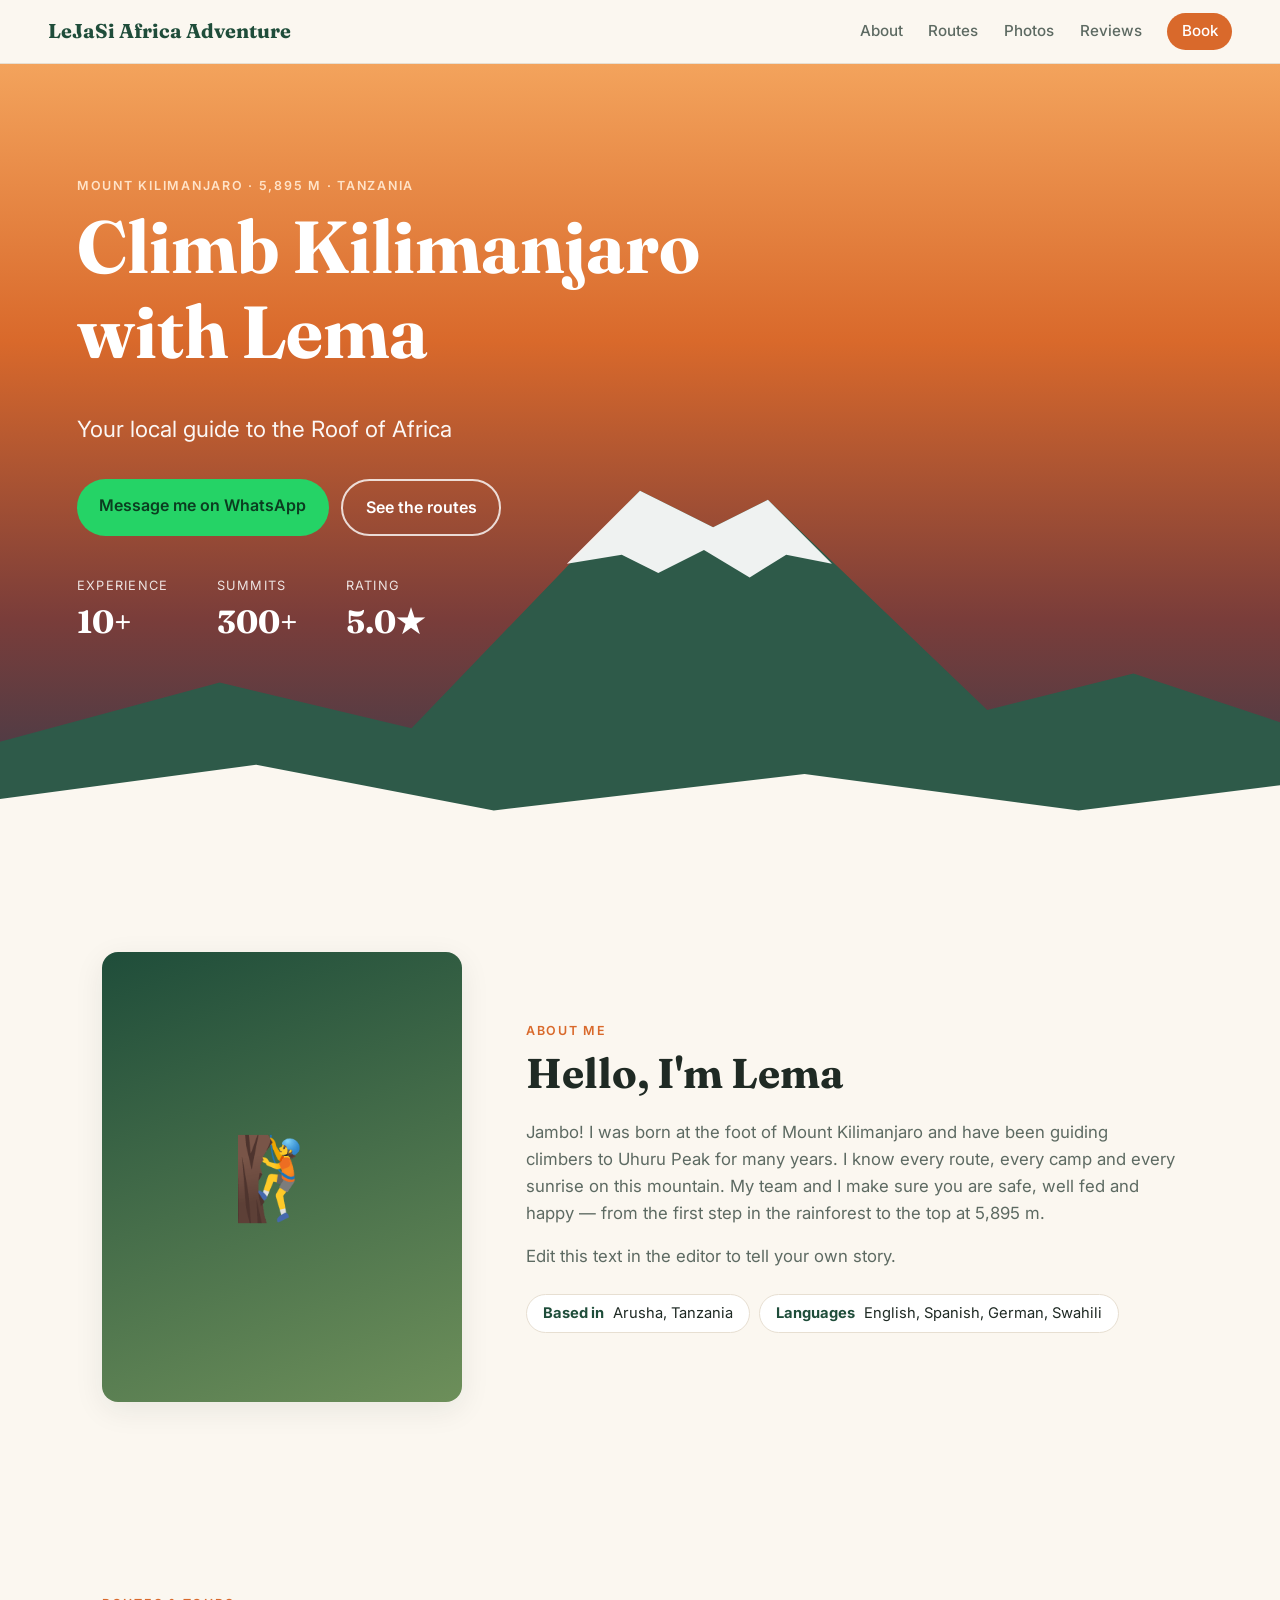
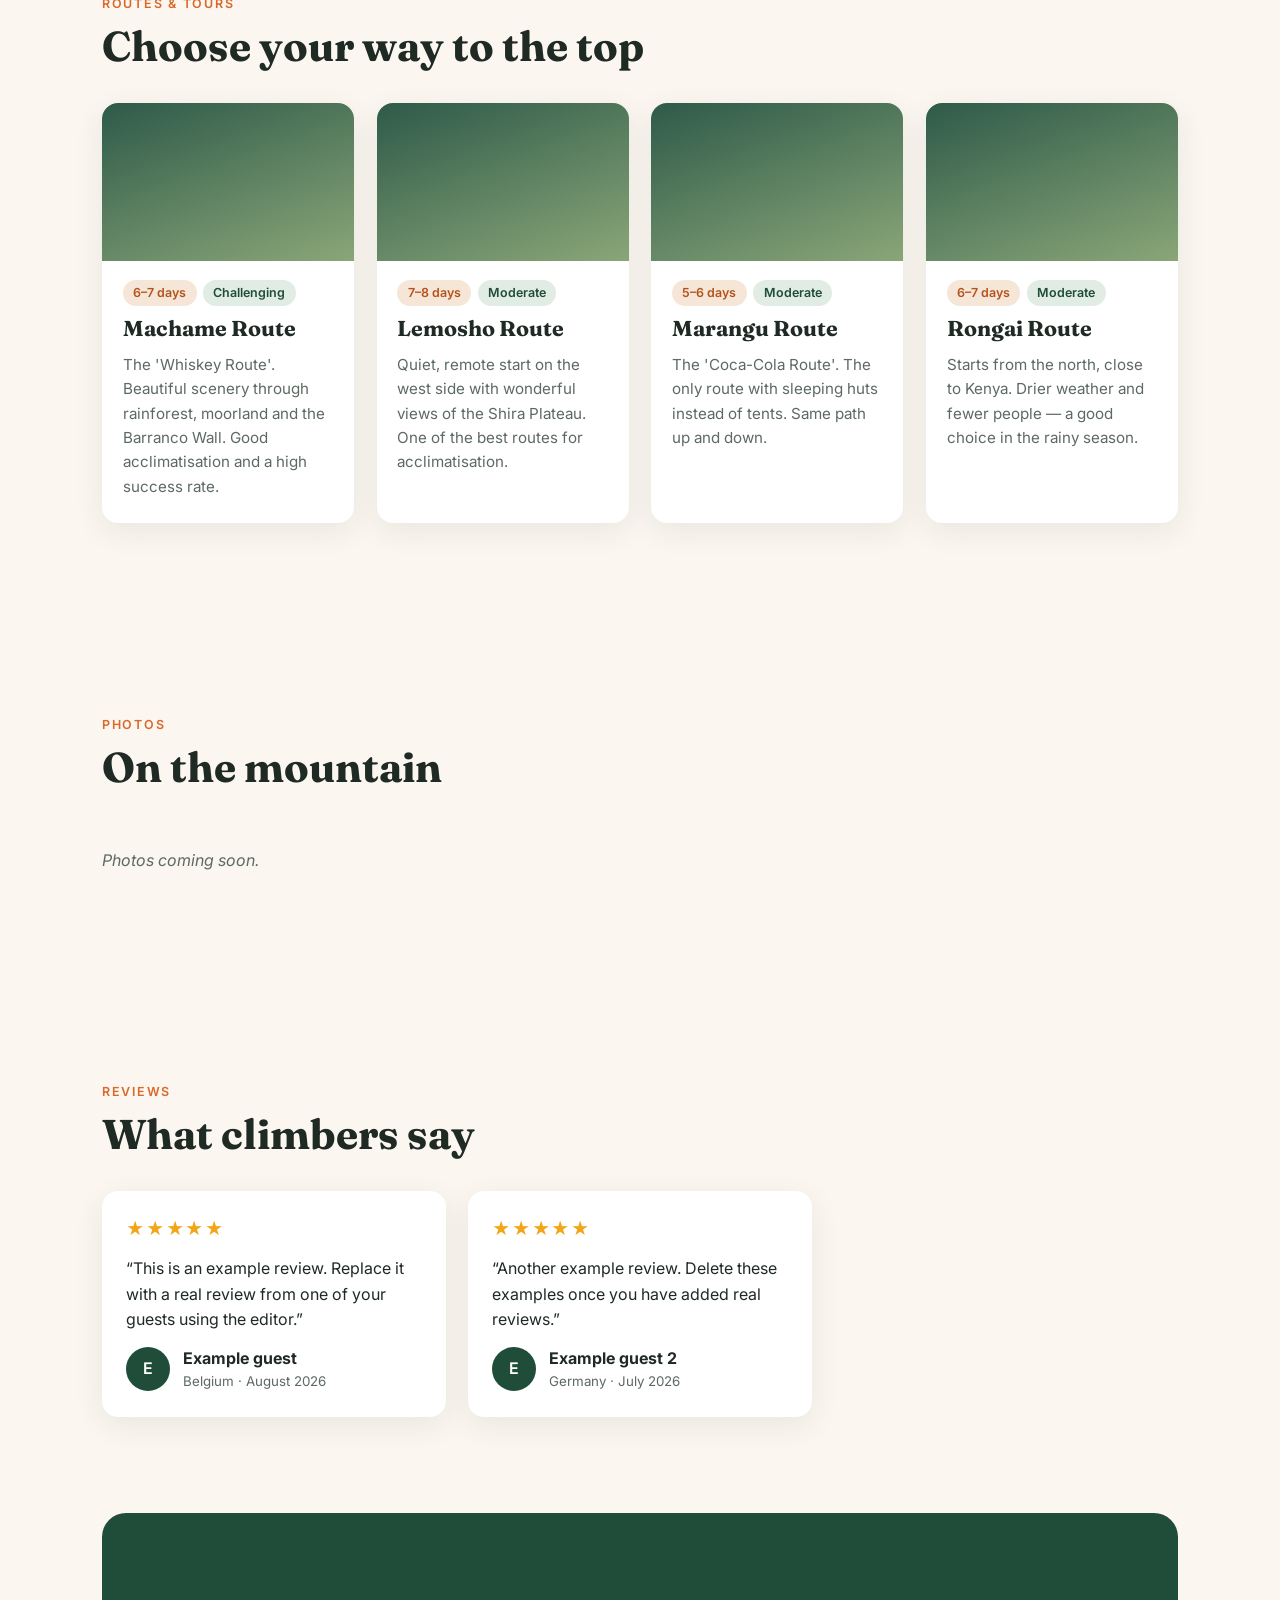
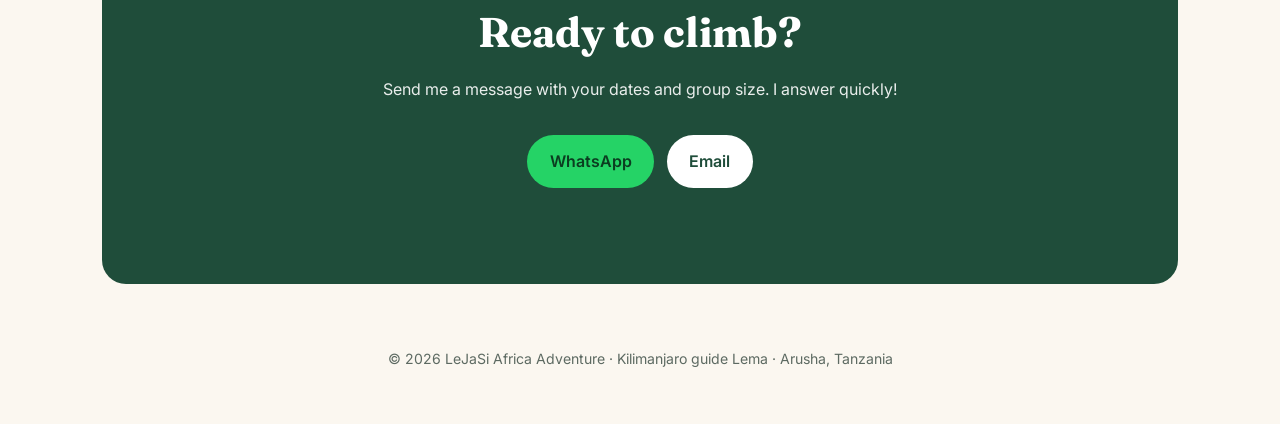
==== index.html @ a82304c3 "Use LeJaSi Africa Adventure as the site name New editable siteName field shown in the header, browse" ====
<!doctype html>
<html lang="en">
<head>
  <meta charset="utf-8">
  <meta name="viewport" content="width=device-width, initial-scale=1">
  <title>Kilimanjaro Guide</title>
  <meta name="description" content="Climb Mount Kilimanjaro with an experienced local guide from Tanzania.">
  <link rel="preconnect" href="https://fonts.googleapis.com">
  <link rel="preconnect" href="https://fonts.gstatic.com" crossorigin>
  <link href="https://fonts.googleapis.com/css2?family=Fraunces:opsz,wght@9..144,600;9..144,700&family=Inter:wght@400;500;600&display=swap" rel="stylesheet">
  <link rel="stylesheet" href="style.css">
</head>
<body>
  <header class="nav">
    <a class="brand" href="#top" data-bind="siteName">Kilimanjaro Guide</a>
    <nav>
      <a href="#about">About</a>
      <a href="#routes">Routes</a>
      <a href="#gallery">Photos</a>
      <a href="#reviews">Reviews</a>
      <a href="#contact" class="nav-cta">Book</a>
    </nav>
  </header>

  <section class="hero" id="top">
    <svg class="hero-mountain" viewBox="0 0 1440 520" preserveAspectRatio="xMidYMax slice" aria-hidden="true">
      <path d="M0 520 L0 400 L260 330 L470 380 L720 120 L800 160 L860 130 L1100 360 L1260 320 L1440 380 L1440 520 Z" fill="var(--mtn-back)"/>
      <path d="M640 200 L720 120 L800 160 L860 130 L930 200 L880 190 L840 215 L790 185 L740 210 L700 190 Z" fill="#fff" opacity=".92"/>
      <path d="M0 520 L0 460 L300 420 L560 470 L900 430 L1200 470 L1440 440 L1440 520 Z" fill="var(--mtn-front)"/>
    </svg>
    <div class="hero-inner">
      <p class="eyebrow">Mount Kilimanjaro · 5,895 m · Tanzania</p>
      <h1>Climb Kilimanjaro with <span data-bind="guideName">your guide</span></h1>
      <p class="tagline" data-bind="tagline"></p>
      <div class="hero-actions">
        <a class="btn btn-primary" data-whatsapp href="#contact">Message me on WhatsApp</a>
        <a class="btn btn-ghost" href="#routes">See the routes</a>
      </div>
      <dl class="stats">
        <div><dt>Experience</dt><dd data-bind="yearsExperience"></dd></div>
        <div><dt>Summits</dt><dd data-bind="summits"></dd></div>
        <div><dt>Rating</dt><dd id="avg-rating">–</dd></div>
      </dl>
    </div>
  </section>

  <main>
    <section id="about" class="section about">
      <div class="about-photo" id="profile-photo"><span>🧗</span></div>
      <div>
        <p class="eyebrow">About me</p>
        <h2>Hello, I'm <span data-bind="guideName"></span></h2>
        <div class="about-text" id="about-text"></div>
        <ul class="facts">
          <li><strong>Based in</strong> <span data-bind="location"></span></li>
          <li><strong>Languages</strong> <span data-bind="languages"></span></li>
        </ul>
      </div>
    </section>

    <section id="routes" class="section">
      <p class="eyebrow">Routes & tours</p>
      <h2>Choose your way to the top</h2>
      <div class="cards" id="routes-list"></div>
    </section>

    <section id="gallery" class="section">
      <p class="eyebrow">Photos</p>
      <h2>On the mountain</h2>
      <div class="gallery" id="gallery-list"></div>
    </section>

    <section id="reviews" class="section">
      <p class="eyebrow">Reviews</p>
      <h2>What climbers say</h2>
      <div class="reviews" id="reviews-list"></div>
    </section>

    <section id="contact" class="section contact">
      <h2>Ready to climb?</h2>
      <p>Send me a message with your dates and group size. I answer quickly!</p>
      <div class="hero-actions">
        <a class="btn btn-primary" data-whatsapp href="#">WhatsApp</a>
        <a class="btn btn-light" id="email-link" href="#">Email</a>
      </div>
    </section>
  </main>

  <footer class="footer">
    <p>© <span id="year"></span> <span data-bind="siteName"></span> · Kilimanjaro guide <span data-bind="guideName"></span> · <span data-bind="location"></span></p>
  </footer>

  <div class="lightbox" id="lightbox" hidden>
    <button class="lightbox-close" aria-label="Close">×</button>
    <img alt="">
    <p></p>
  </div>

  <script src="script.js"></script>
</body>
</html>
---- style.css ----
:root {
  --bg: #fbf7f0;
  --surface: #ffffff;
  --ink: #1f2a24;
  --muted: #5d6a62;
  --accent: #d9692b;      /* sunrise orange */
  --accent-dark: #b4531c;
  --green: #1f4d3a;       /* rainforest */
  --line: #e7dfd2;
  --mtn-back: #2e5a49;
  --mtn-front: #fbf7f0;
  --radius: 16px;
  --shadow: 0 8px 30px rgba(31, 42, 36, .08);
}

* { box-sizing: border-box; }
html { scroll-behavior: smooth; }
body {
  margin: 0;
  font-family: Inter, system-ui, sans-serif;
  color: var(--ink);
  background: var(--bg);
  line-height: 1.6;
}
img { max-width: 100%; display: block; }
h1, h2, h3 { font-family: Fraunces, Georgia, serif; line-height: 1.15; margin: 0 0 .5em; }
h2 { font-size: clamp(1.8rem, 4vw, 2.6rem); }
a { color: inherit; }

/* Nav */
.nav {
  position: sticky; top: 0; z-index: 10;
  display: flex; align-items: center; justify-content: space-between; gap: 1rem;
  padding: .8rem clamp(16px, 4vw, 48px);
  background: rgba(251, 247, 240, .92);
  backdrop-filter: blur(8px);
  border-bottom: 1px solid var(--line);
}
.brand { font-family: Fraunces, serif; font-weight: 700; font-size: 1.25rem; text-decoration: none; color: var(--green); }
.nav nav { display: flex; gap: clamp(.6rem, 2vw, 1.6rem); align-items: center; }
.nav nav a { text-decoration: none; font-weight: 500; font-size: .95rem; color: var(--muted); }
.nav nav a:hover { color: var(--ink); }
.nav .nav-cta { background: var(--accent); color: #fff !important; padding: .4rem .9rem; border-radius: 999px; }
@media (max-width: 640px) { .nav nav a:not(.nav-cta) { display: none; } }

/* Hero */
.hero {
  position: relative;
  min-height: 88vh;
  display: flex; align-items: center;
  padding: 4rem clamp(16px, 6vw, 96px) 10rem;
  color: #fff;
  background: linear-gradient(180deg, #f3a35c 0%, #d9692b 35%, #7a3d3a 70%, #2e3b4e 100%);
  background-size: cover; background-position: center;
  overflow: hidden;
}
.hero.has-photo { background-image: linear-gradient(180deg, rgba(0,0,0,.25), rgba(0,0,0,.55)), var(--hero-img); }
.hero.has-photo .hero-mountain path:not(:last-child) { display: none; }
.hero-mountain { position: absolute; inset: auto 0 0 0; width: 100%; height: 60%; }
.hero-inner { position: relative; max-width: 760px; }
.hero h1 { font-size: clamp(2.4rem, 7vw, 4.6rem); }
.tagline { font-size: clamp(1.1rem, 2.4vw, 1.4rem); opacity: .95; margin: 0 0 2rem; }
.eyebrow { text-transform: uppercase; letter-spacing: .14em; font-size: .78rem; font-weight: 600; color: var(--accent); margin: 0 0 .6rem; }
.hero .eyebrow { color: #ffe3c8; }

.hero-actions { display: flex; flex-wrap: wrap; gap: .8rem; }
.btn { display: inline-block; padding: .85rem 1.4rem; border-radius: 999px; font-weight: 600; text-decoration: none; transition: transform .15s, background .15s; }
.btn:hover { transform: translateY(-2px); }
.btn-primary { background: #25d366; color: #0b3d20; }
.btn-ghost { border: 2px solid rgba(255,255,255,.8); color: #fff; }
.btn-light { background: #fff; color: var(--green); }

.stats { display: flex; gap: clamp(1.2rem, 5vw, 3rem); margin: 2.5rem 0 0; }
.stats dt { font-size: .8rem; text-transform: uppercase; letter-spacing: .1em; opacity: .85; }
.stats dd { margin: 0; font-family: Fraunces, serif; font-size: 2rem; font-weight: 700; }

/* Sections */
.section { max-width: 1140px; margin: 0 auto; padding: clamp(3.5rem, 8vw, 6rem) clamp(16px, 4vw, 32px); }

.about { display: grid; grid-template-columns: minmax(220px, 360px) 1fr; gap: clamp(2rem, 5vw, 4rem); align-items: center; }
@media (max-width: 760px) { .about { grid-template-columns: 1fr; } }
.about-photo {
  aspect-ratio: 4 / 5; border-radius: var(--radius); overflow: hidden;
  background: linear-gradient(160deg, var(--green), #6d8f5a);
  display: grid; place-items: center; font-size: 5rem; box-shadow: var(--shadow);
}
.about-photo img { width: 100%; height: 100%; object-fit: cover; }
.about-text p { margin: 0 0 1em; color: var(--muted); font-size: 1.05rem; }
.facts { list-style: none; padding: 0; margin: 1.5rem 0 0; display: flex; flex-wrap: wrap; gap: .6rem; }
.facts li { background: var(--surface); border: 1px solid var(--line); border-radius: 999px; padding: .4rem 1rem; font-size: .92rem; }
.facts strong { color: var(--green); margin-right: .3rem; }

/* Route cards */
.cards { display: grid; grid-template-columns: repeat(auto-fill, minmax(250px, 1fr)); gap: 1.4rem; margin-top: 2rem; }
.card { background: var(--surface); border-radius: var(--radius); overflow: hidden; box-shadow: var(--shadow); display: flex; flex-direction: column; }
.card-img { aspect-ratio: 16 / 10; background: linear-gradient(160deg, #2e5a49, #8aa678); }
.card-img img { width: 100%; height: 100%; object-fit: cover; }
.card-body { padding: 1.2rem 1.3rem 1.5rem; }
.card h3 { font-size: 1.35rem; }
.card p { color: var(--muted); margin: 0; font-size: .95rem; }
.tags { display: flex; gap: .4rem; margin-bottom: .7rem; flex-wrap: wrap; }
.tag { font-size: .78rem; font-weight: 600; padding: .2rem .65rem; border-radius: 999px; background: #f6e6d8; color: var(--accent-dark); }
.tag.alt { background: #e1ece4; color: var(--green); }

/* Gallery */
.gallery { columns: 3 260px; column-gap: 1rem; margin-top: 2rem; }
.gallery figure { margin: 0 0 1rem; break-inside: avoid; border-radius: 12px; overflow: hidden; cursor: zoom-in; position: relative; background: var(--line); }
.gallery img { width: 100%; transition: transform .3s; }
.gallery figure:hover img { transform: scale(1.03); }
.gallery figcaption { position: absolute; inset: auto 0 0 0; padding: 1.5rem .8rem .6rem; color: #fff; font-size: .88rem; background: linear-gradient(transparent, rgba(0,0,0,.6)); }

/* Reviews */
.reviews { display: grid; grid-template-columns: repeat(auto-fill, minmax(300px, 1fr)); gap: 1.4rem; margin-top: 2rem; }
.review { background: var(--surface); border-radius: var(--radius); padding: 1.5rem; box-shadow: var(--shadow); display: flex; flex-direction: column; gap: .8rem; }
.stars { color: #f2a516; letter-spacing: .1em; font-size: 1.1rem; }
.review blockquote { margin: 0; color: var(--ink); flex: 1; }
.reviewer { display: flex; align-items: center; gap: .8rem; }
.avatar { width: 44px; height: 44px; border-radius: 50%; object-fit: cover; background: var(--green); color: #fff; display: grid; place-items: center; font-weight: 600; flex-shrink: 0; }
.reviewer small { display: block; color: var(--muted); }

.empty { color: var(--muted); font-style: italic; margin-top: 1.5rem; column-span: all; }

/* Contact */
.contact { text-align: center; background: var(--green); color: #fff; border-radius: 24px; margin: 0 auto 4rem; max-width: 1076px; }
.contact p { opacity: .9; margin: 0 0 2rem; }
.contact .hero-actions { justify-content: center; }
@media (max-width: 1140px) { .contact { margin: 0 16px 4rem; } }

.footer { text-align: center; color: var(--muted); font-size: .88rem; padding: 0 16px 2.5rem; }

/* Lightbox */
.lightbox { position: fixed; inset: 0; z-index: 50; background: rgba(10, 14, 12, .92); display: flex; flex-direction: column; align-items: center; justify-content: center; padding: 1rem; color: #fff; }
.lightbox[hidden] { display: none; }
.lightbox img { max-height: 82vh; border-radius: 8px; }
.lightbox-close { position: absolute; top: 1rem; right: 1.2rem; background: none; border: 0; color: #fff; font-size: 2.4rem; cursor: pointer; }

/* Photo header version (/foto/) */
.hero-photo.has-photo {
  background-image: linear-gradient(180deg, rgba(10,20,30,.55) 0%, rgba(10,20,30,.15) 45%, rgba(10,20,30,.35) 100%), var(--hero-img);
  background-position: center 65%;
}
.footer .credit { font-size: .78rem; opacity: .8; }
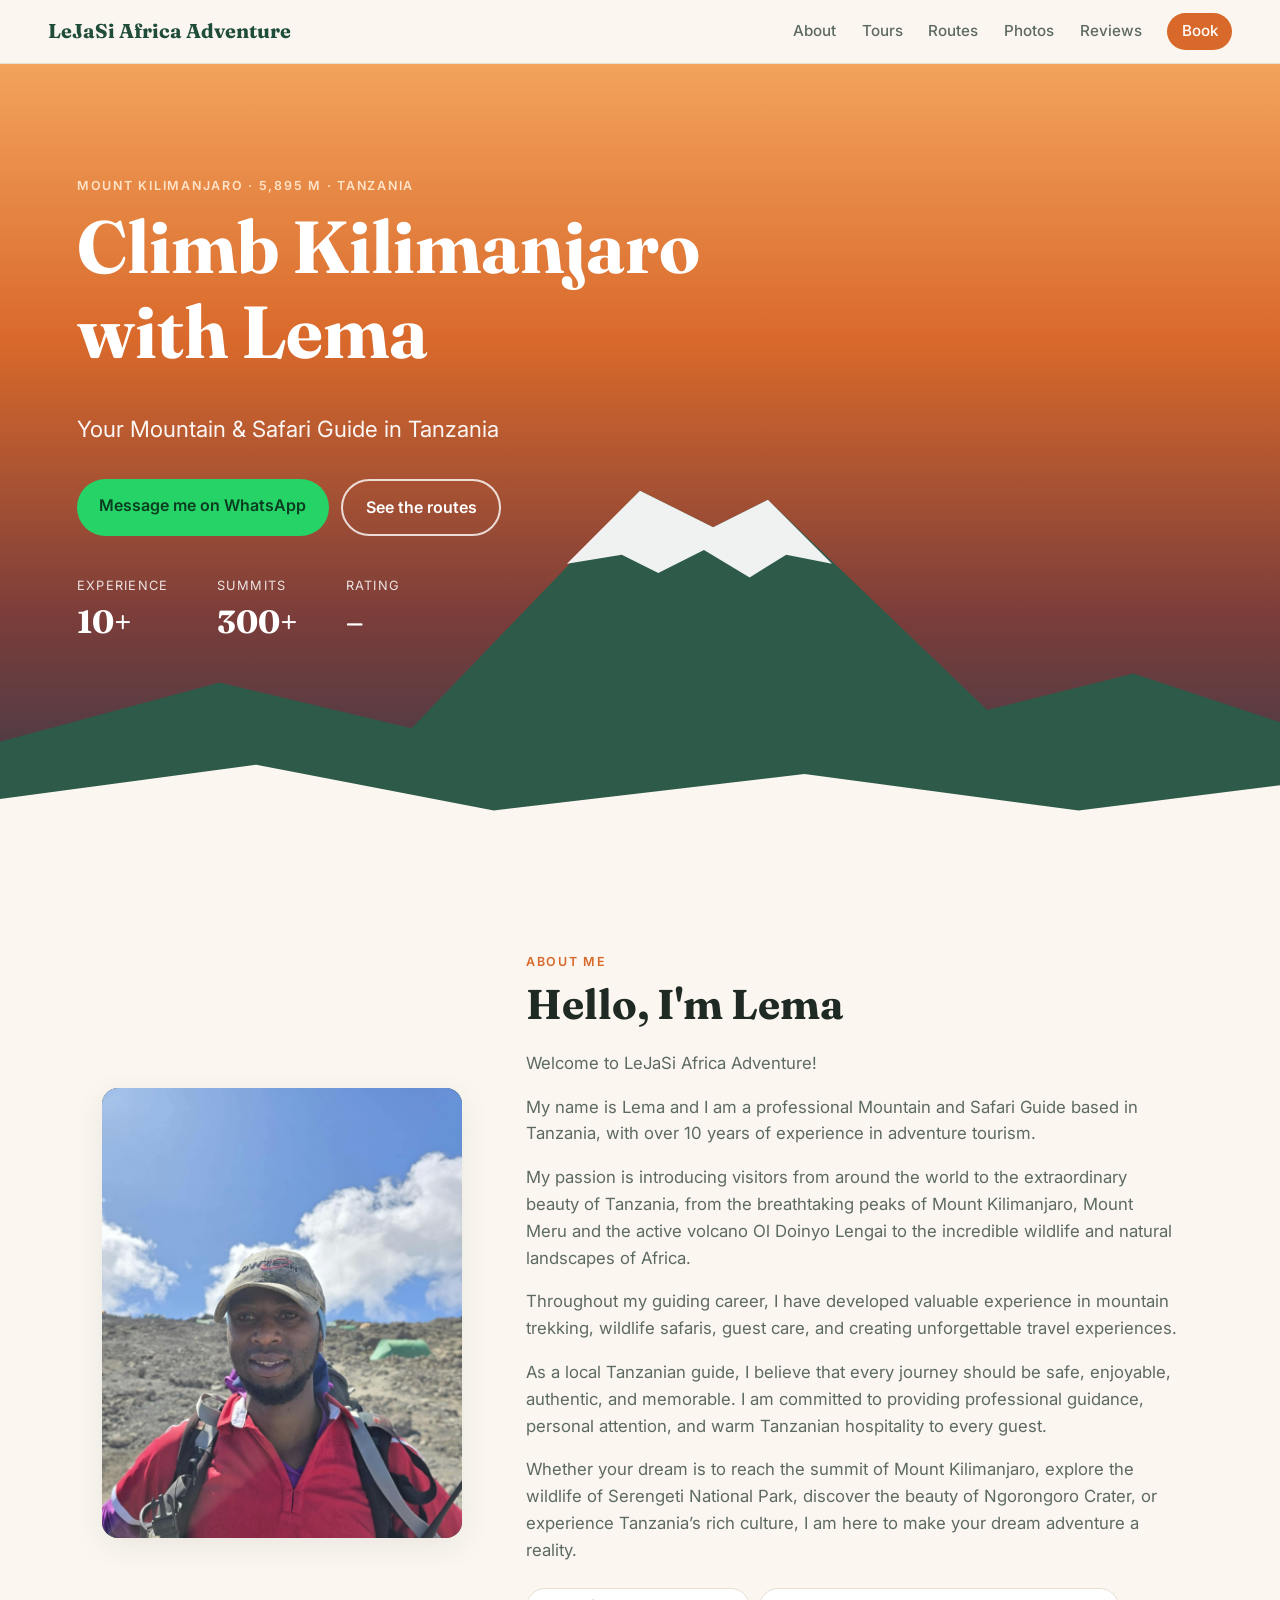
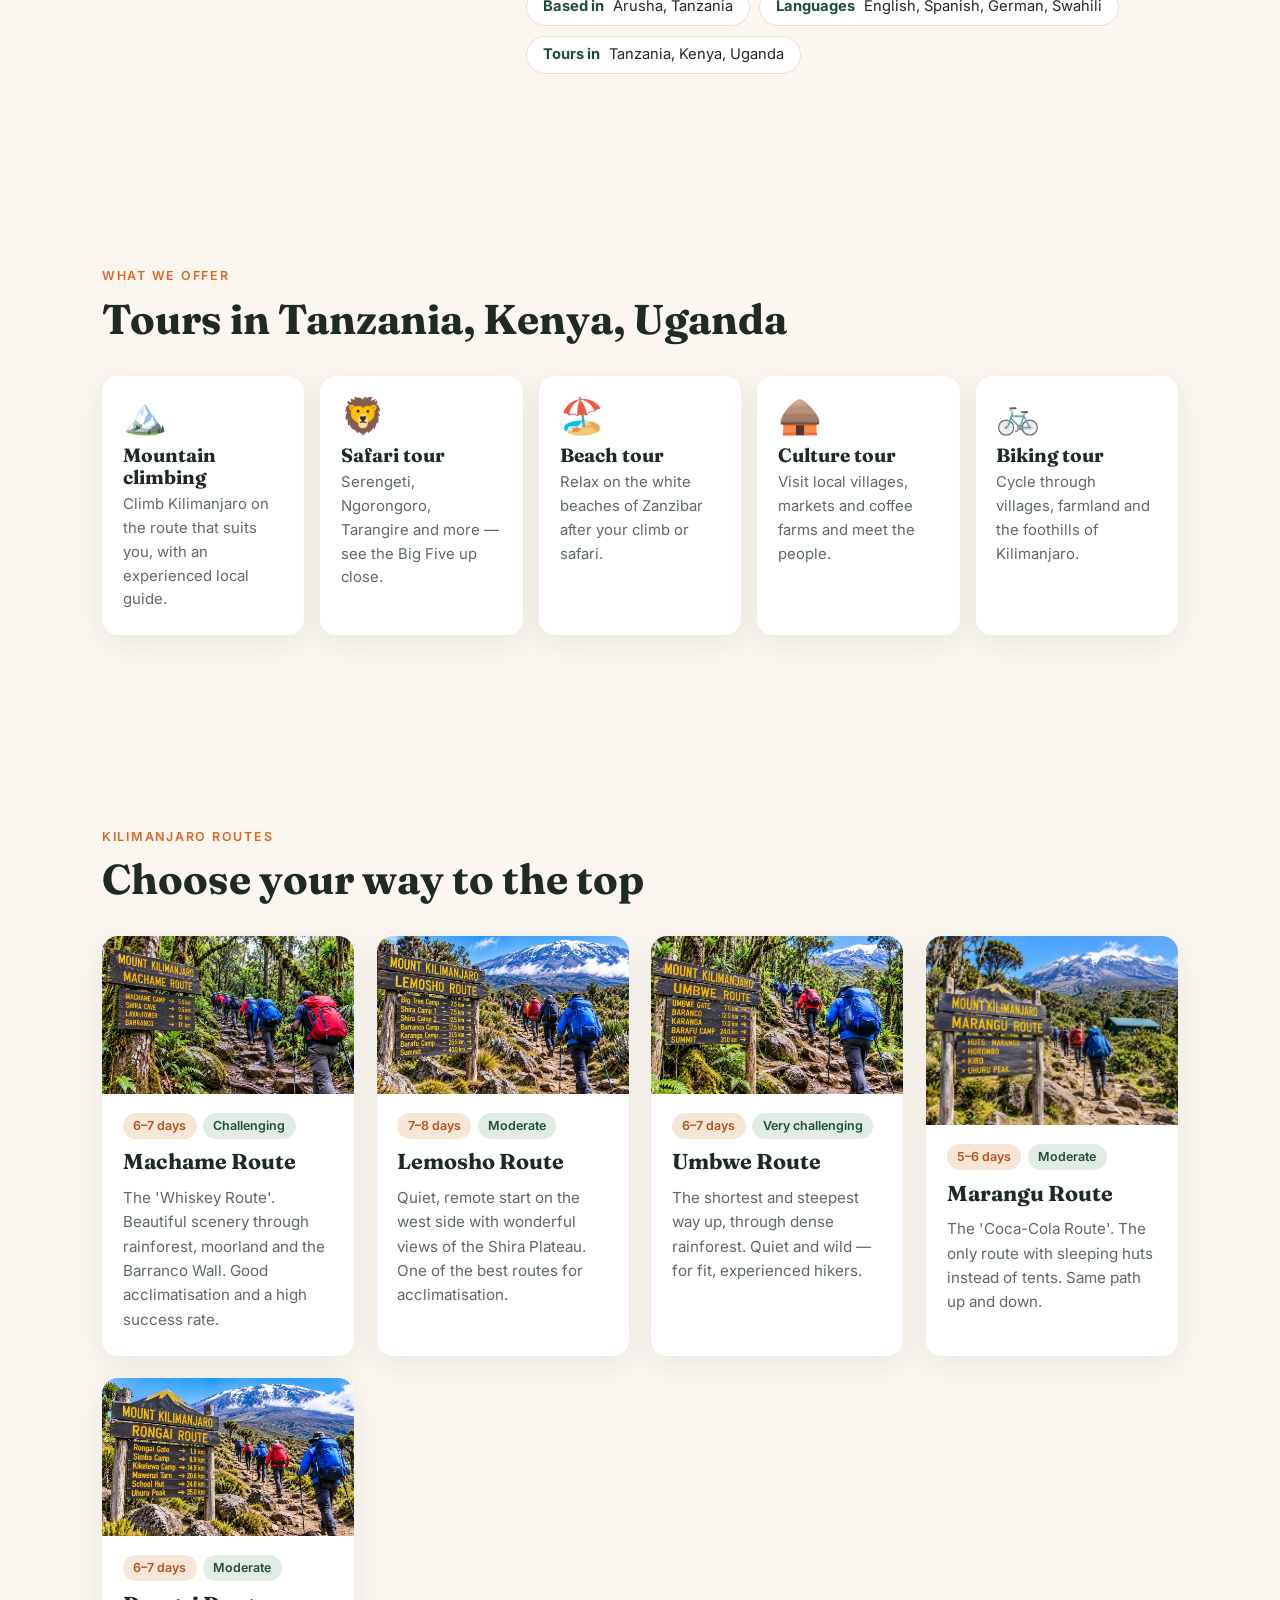
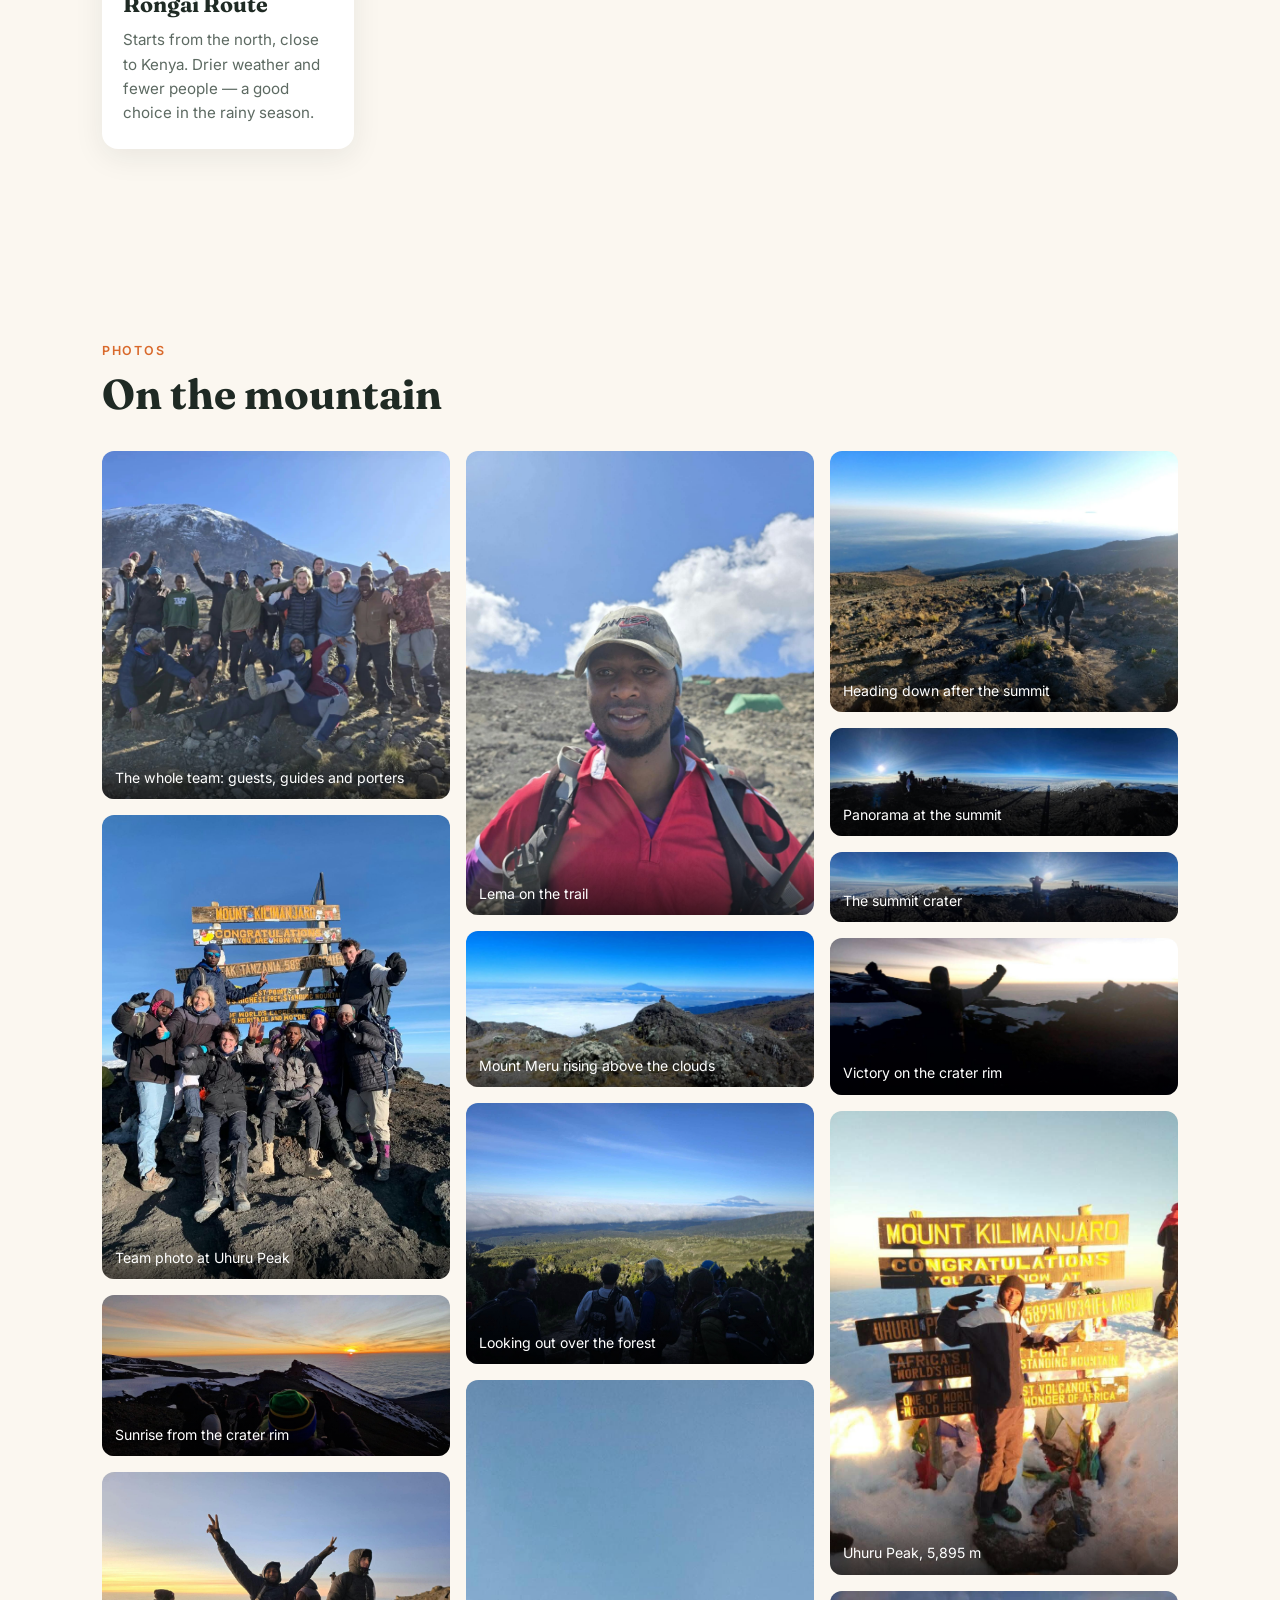
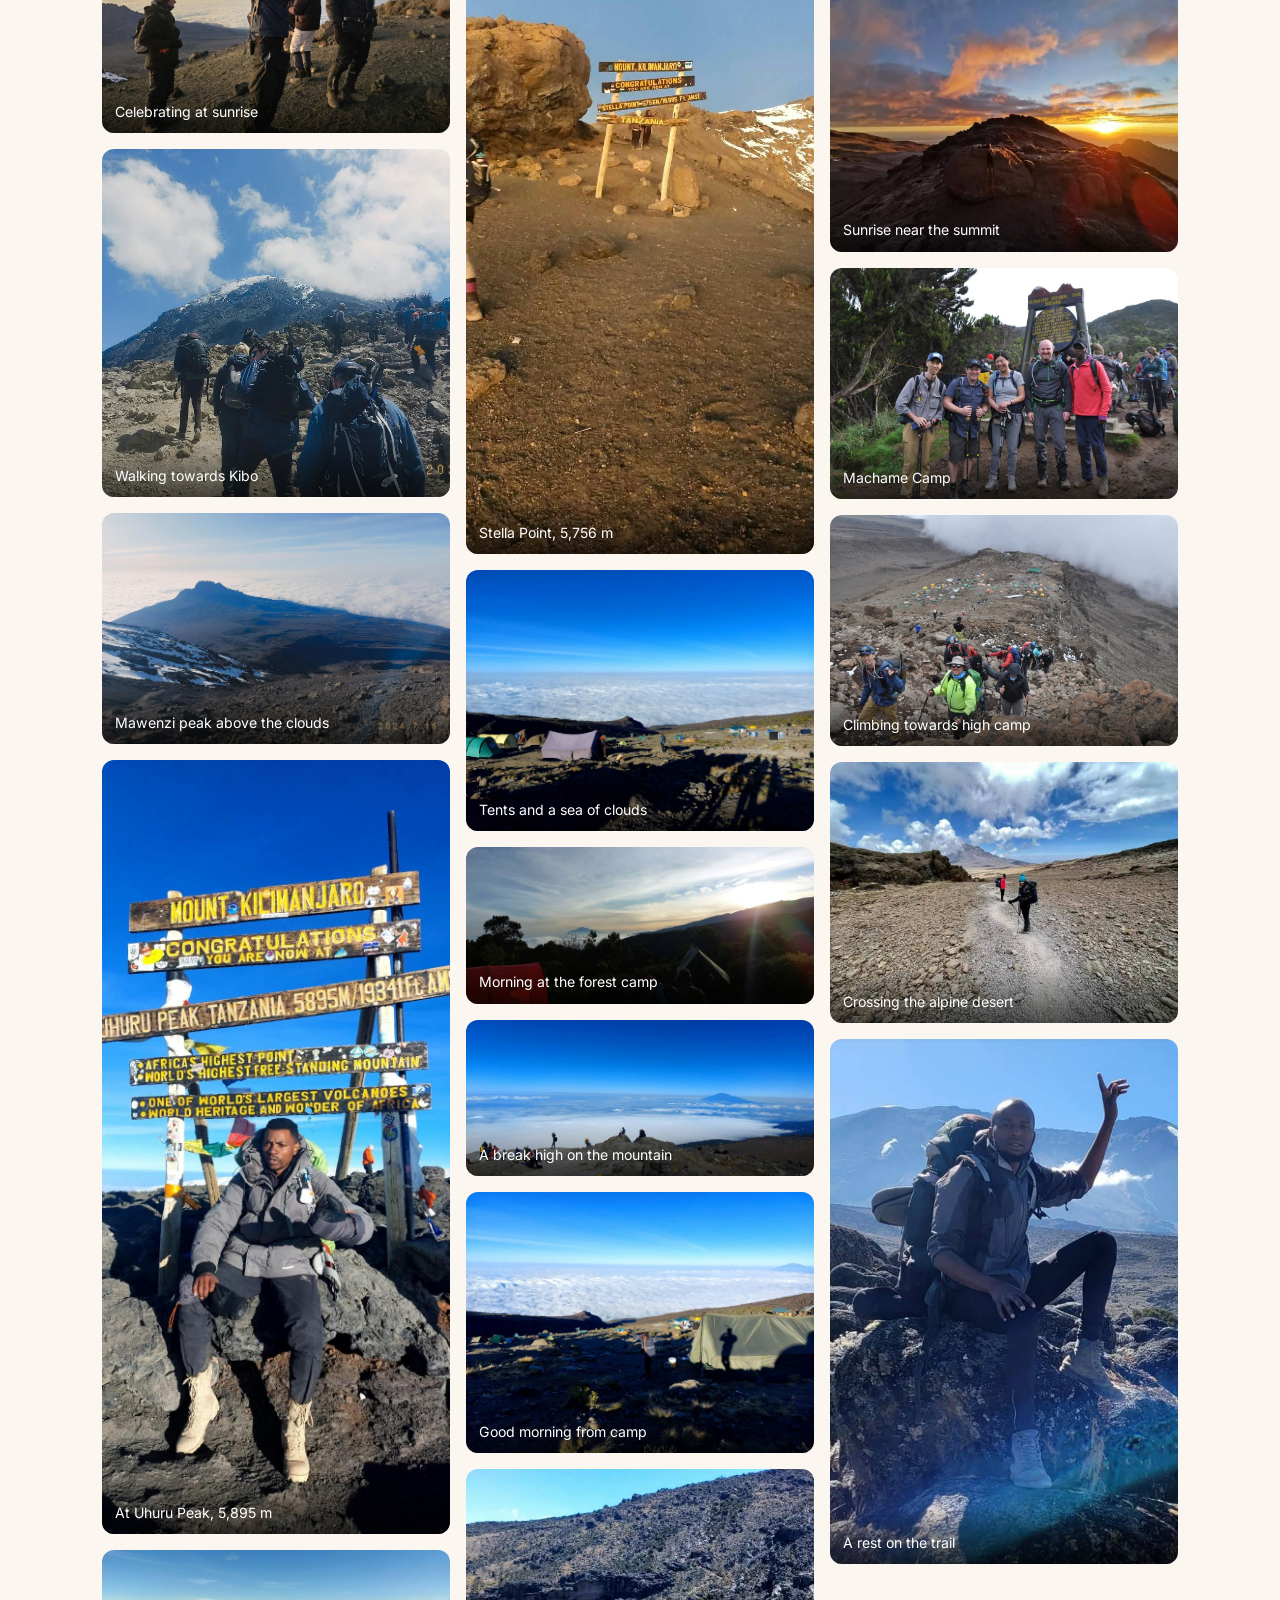
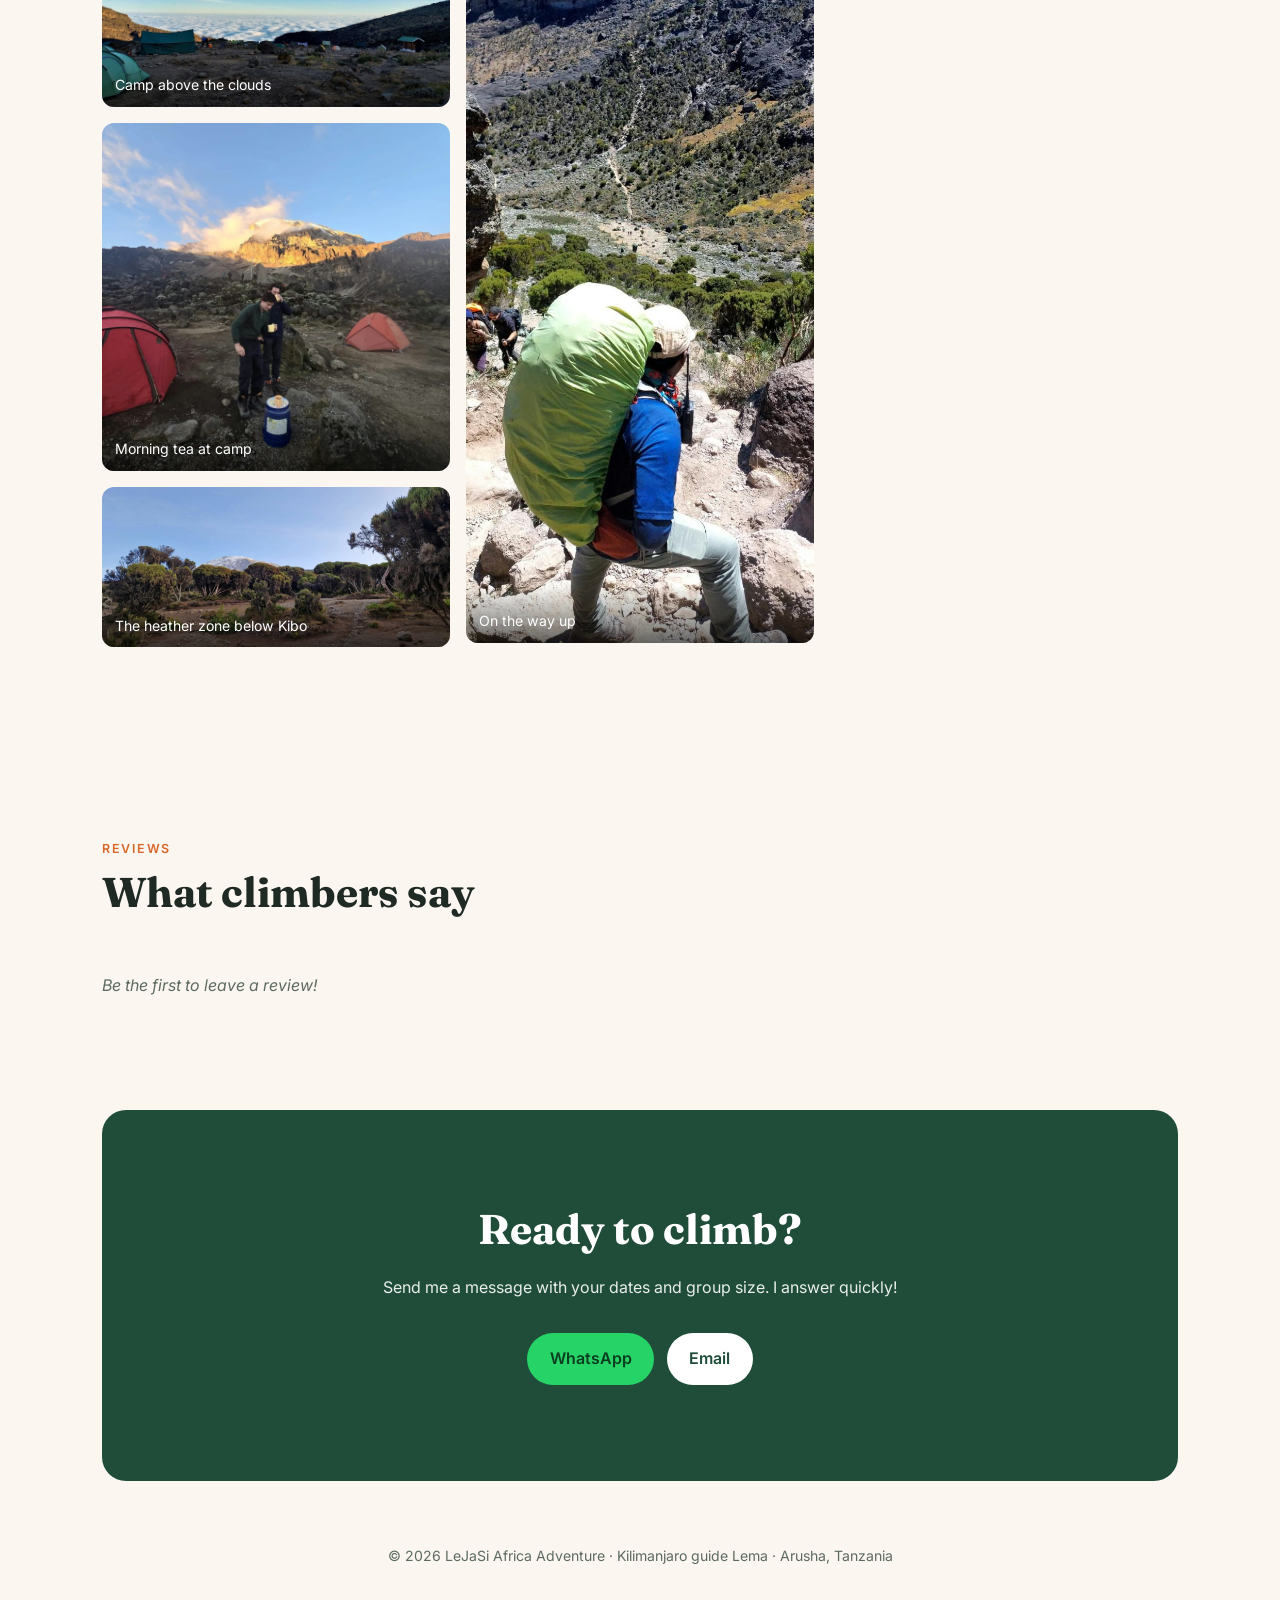
==== commit 318d97fb: "Add route photos, Umbwe route, tours section and real email Lema's route photos for Machame, Lemosho" ====
--- a/index.html
+++ b/index.html
@@ -15,6 +15,7 @@
     <a class="brand" href="#top" data-bind="siteName">Kilimanjaro Guide</a>
     <nav>
       <a href="#about">About</a>
+      <a href="#tours">Tours</a>
       <a href="#routes">Routes</a>
       <a href="#gallery">Photos</a>
       <a href="#reviews">Reviews</a>
@@ -54,12 +55,19 @@
         <ul class="facts">
           <li><strong>Based in</strong> <span data-bind="location"></span></li>
           <li><strong>Languages</strong> <span data-bind="languages"></span></li>
+          <li><strong>Tours in</strong> <span data-bind="countries"></span></li>
         </ul>
       </div>
     </section>
 
+    <section id="tours" class="section">
+      <p class="eyebrow">What we offer</p>
+      <h2>Tours in <span data-bind="countries">East Africa</span></h2>
+      <div class="services" id="services-list"></div>
+    </section>
+
     <section id="routes" class="section">
-      <p class="eyebrow">Routes & tours</p>
+      <p class="eyebrow">Kilimanjaro routes</p>
       <h2>Choose your way to the top</h2>
       <div class="cards" id="routes-list"></div>
     </section>
--- a/style.css
+++ b/style.css
@@ -84,7 +84,7 @@
   background: linear-gradient(160deg, var(--green), #6d8f5a);
   display: grid; place-items: center; font-size: 5rem; box-shadow: var(--shadow);
 }
-.about-photo img { width: 100%; height: 100%; object-fit: cover; }
+.about-photo img { width: 100%; height: 100%; object-fit: cover; object-position: center 65%; }
 .about-text p { margin: 0 0 1em; color: var(--muted); font-size: 1.05rem; }
 .facts { list-style: none; padding: 0; margin: 1.5rem 0 0; display: flex; flex-wrap: wrap; gap: .6rem; }
 .facts li { background: var(--surface); border: 1px solid var(--line); border-radius: 999px; padding: .4rem 1rem; font-size: .92rem; }
@@ -140,3 +140,10 @@
   background-position: center 65%;
 }
 .footer .credit { font-size: .78rem; opacity: .8; }
+
+/* Tours / services */
+.services { display: grid; grid-template-columns: repeat(auto-fill, minmax(200px, 1fr)); gap: 1rem; margin-top: 2rem; }
+.service { background: var(--surface); border-radius: var(--radius); padding: 1.4rem 1.3rem; box-shadow: var(--shadow); }
+.service-icon { font-size: 2.2rem; line-height: 1; margin-bottom: .7rem; }
+.service h3 { font-size: 1.2rem; margin-bottom: .3rem; }
+.service p { color: var(--muted); margin: 0; font-size: .93rem; }
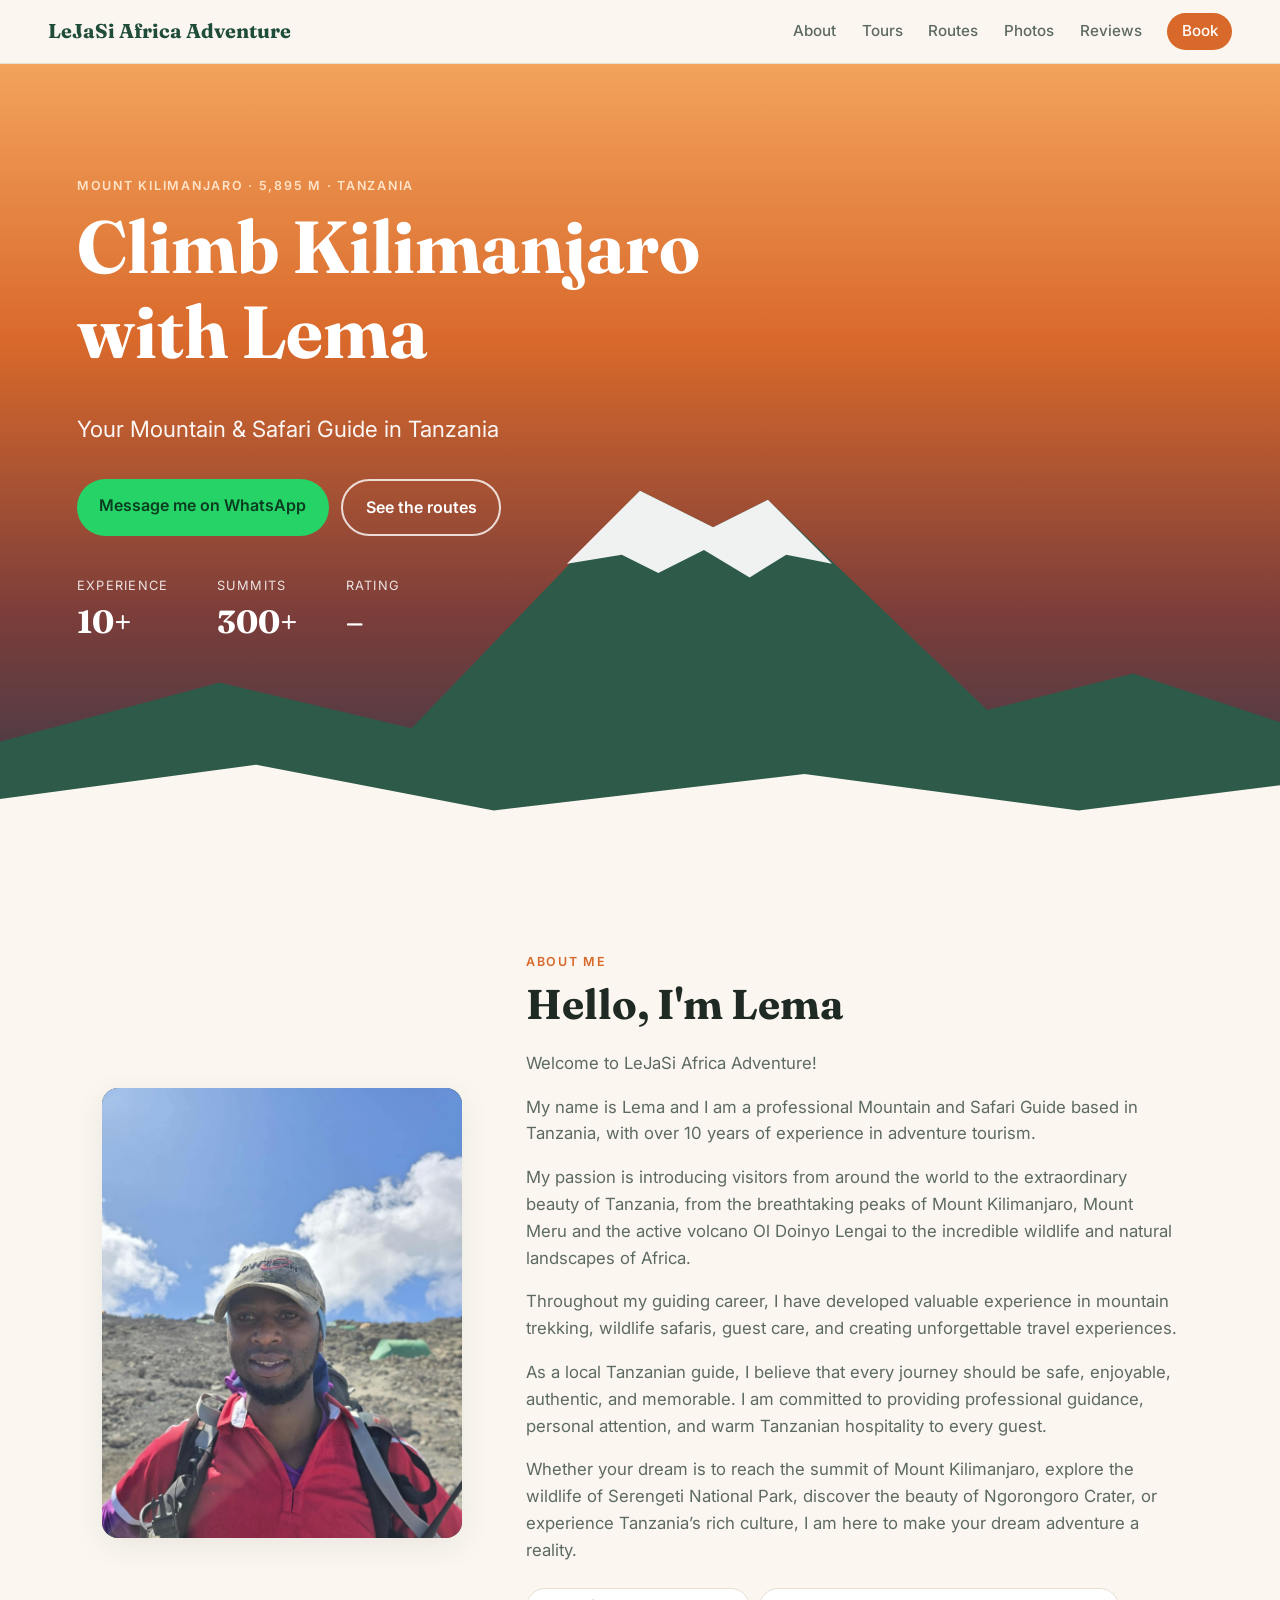
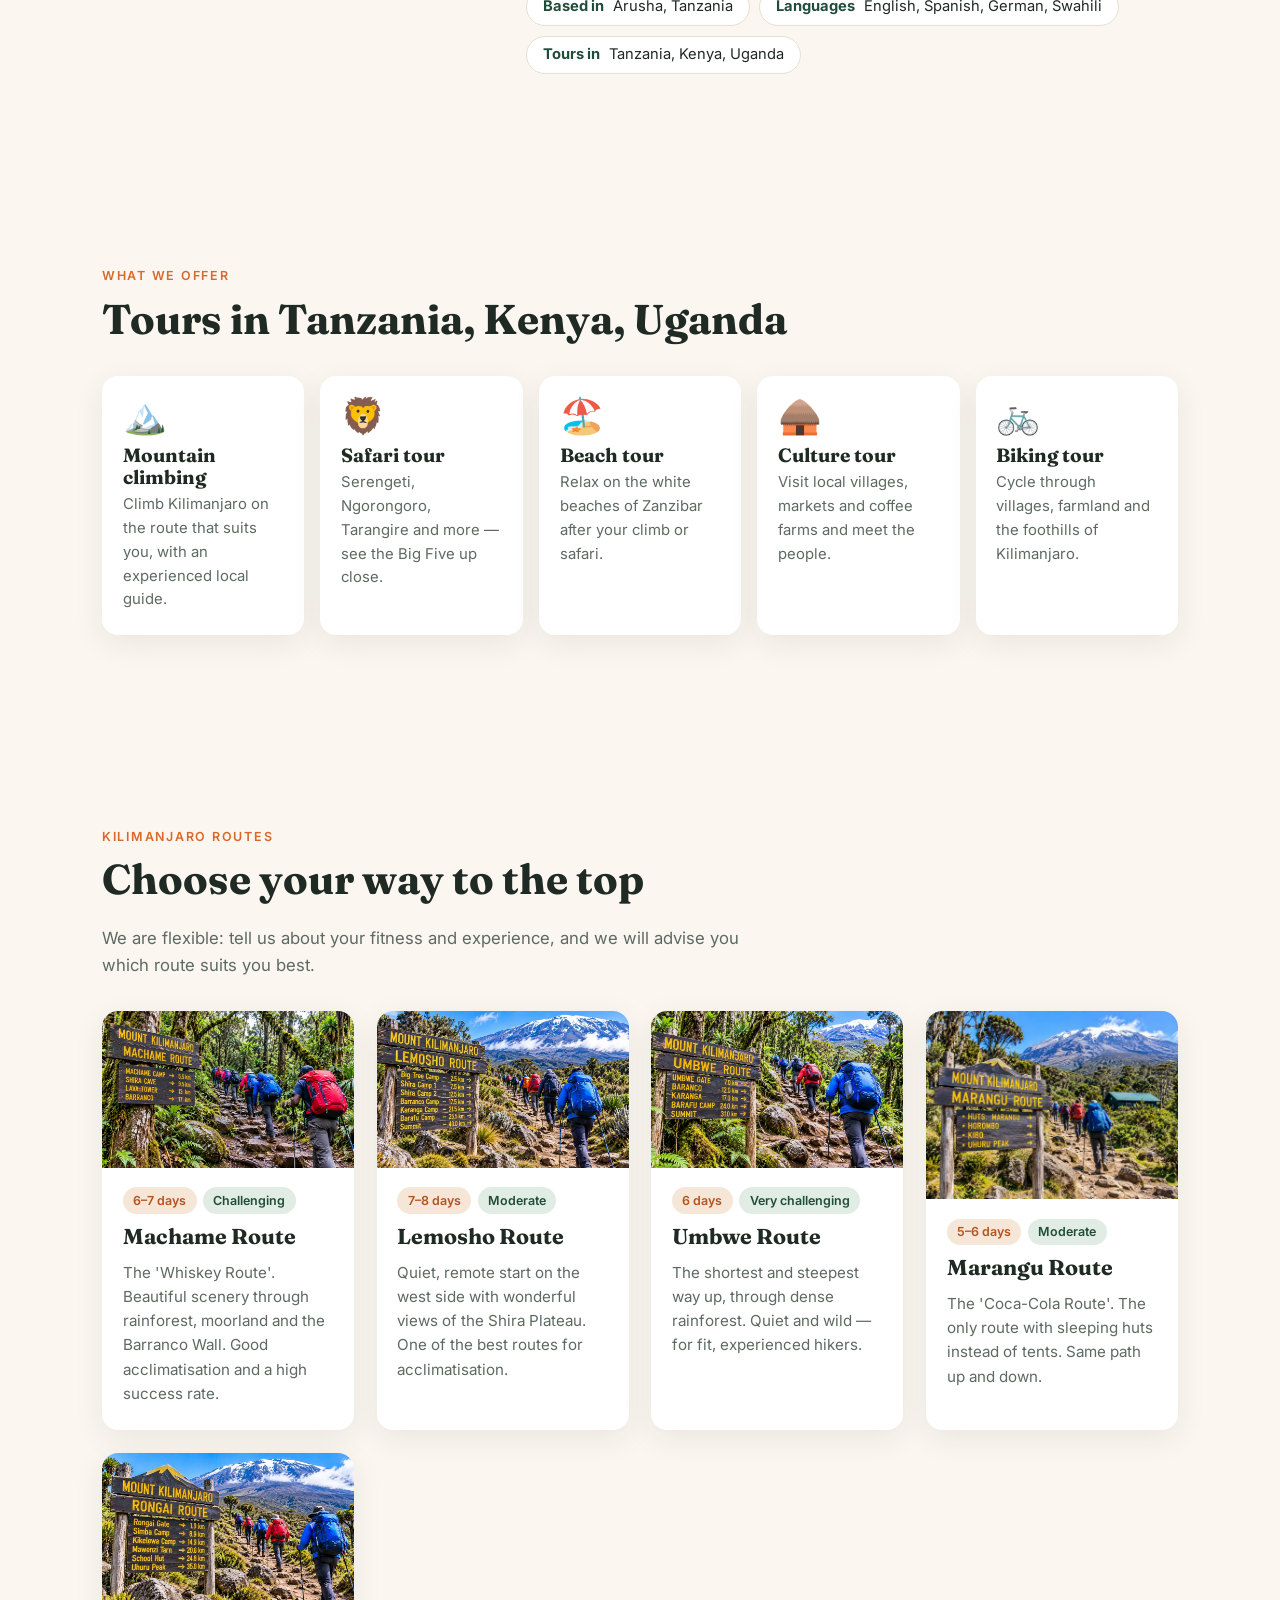
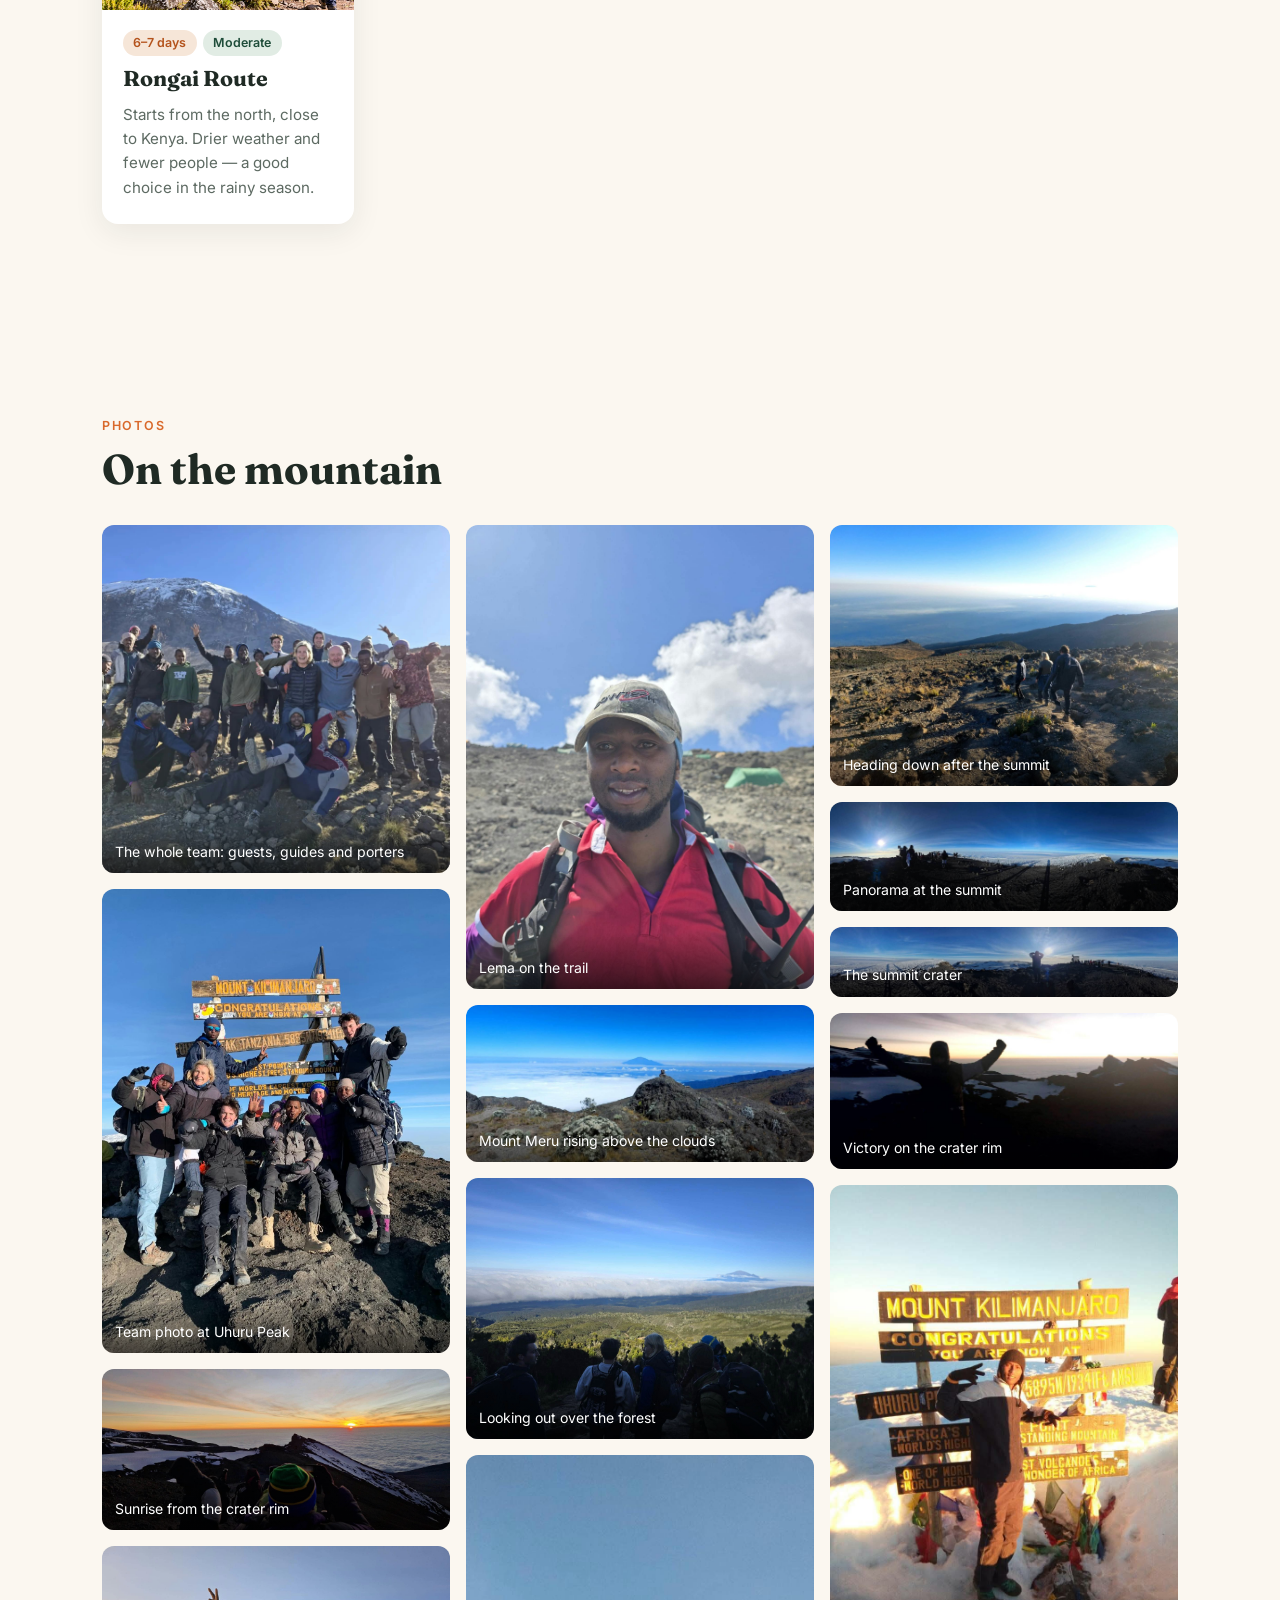
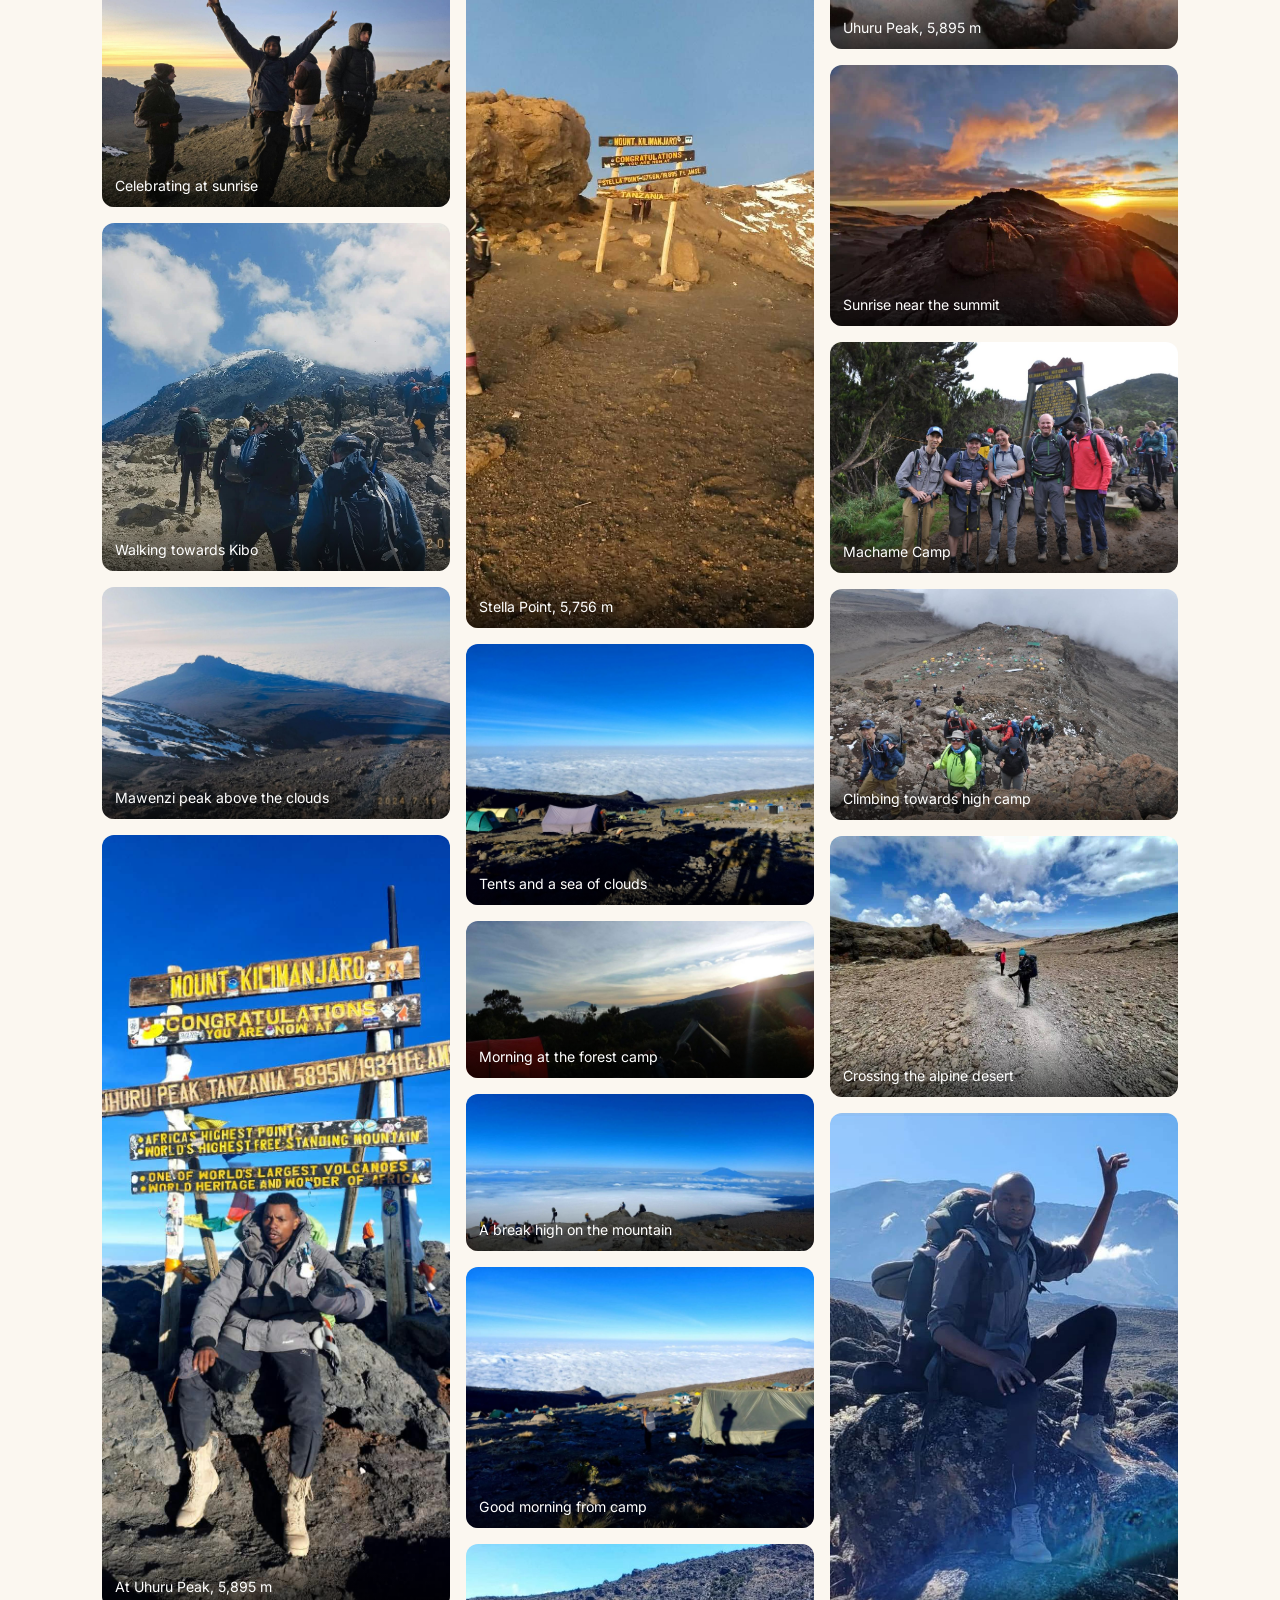
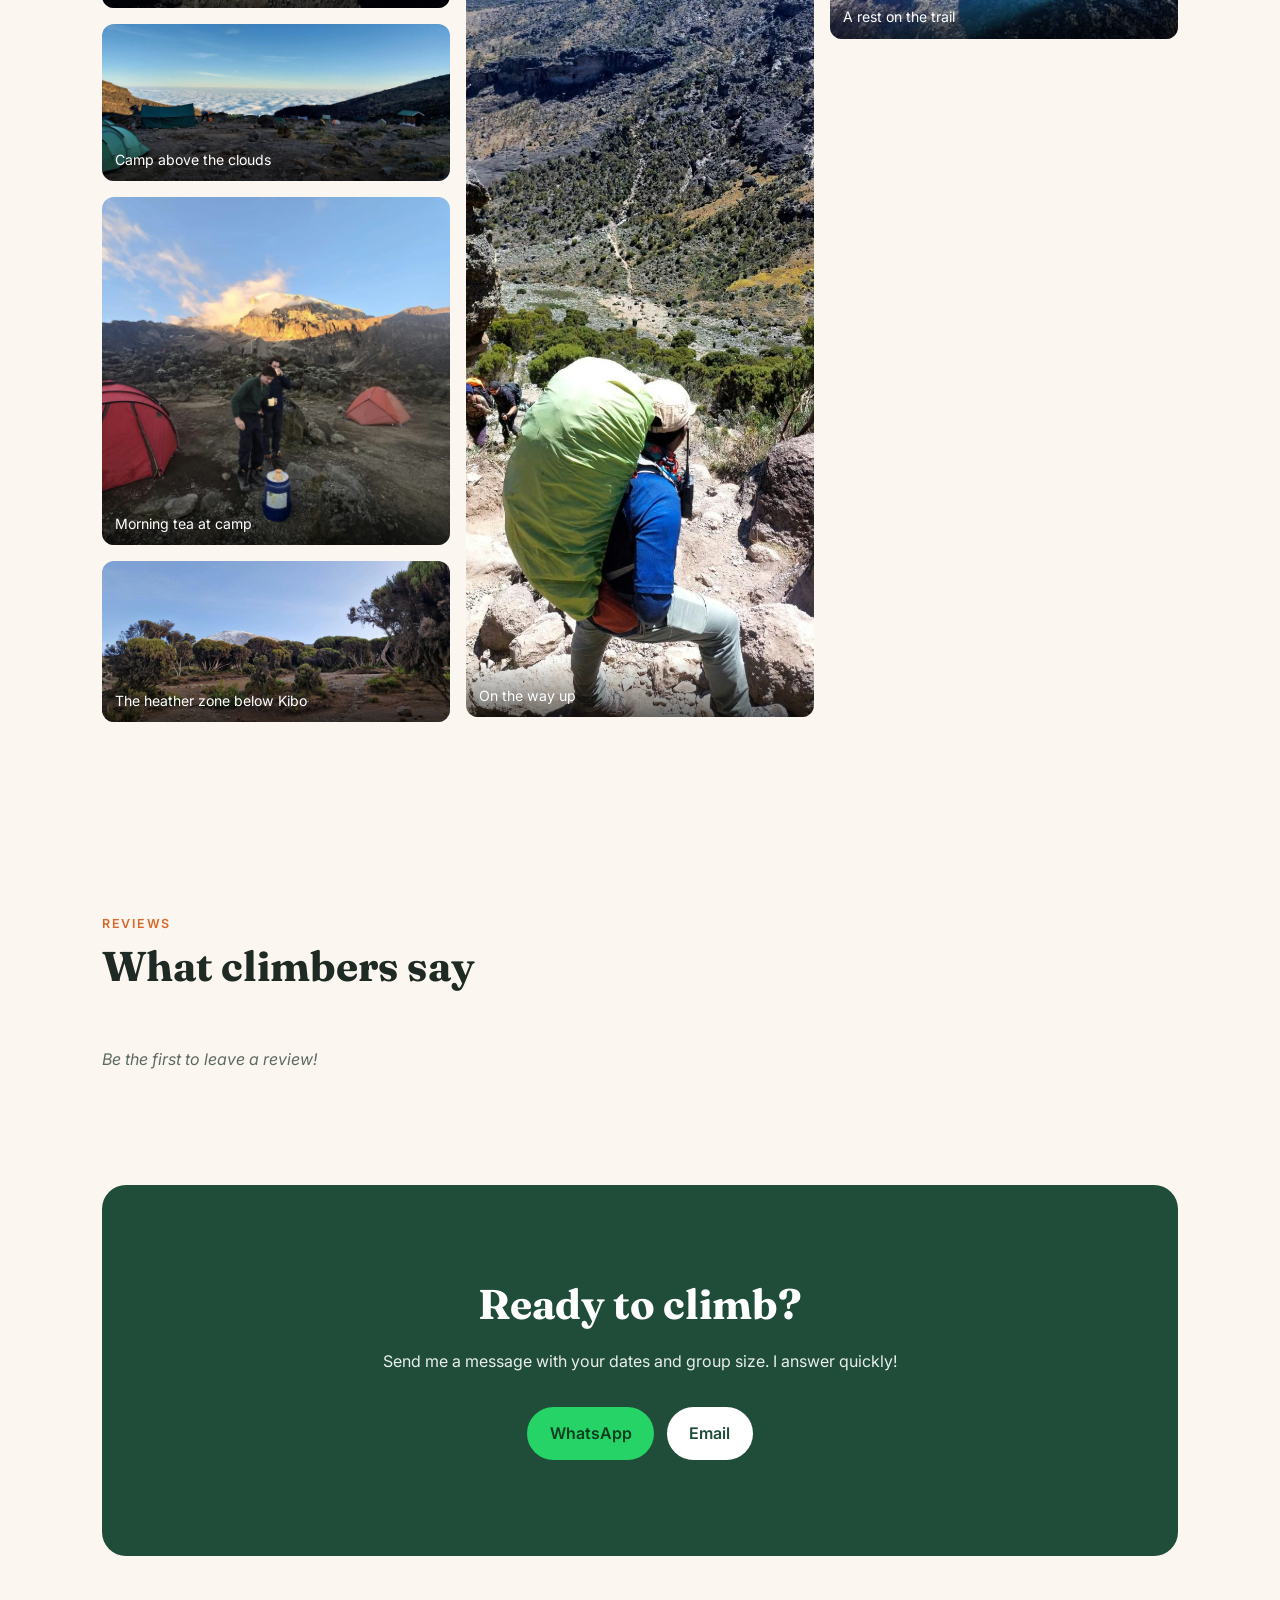
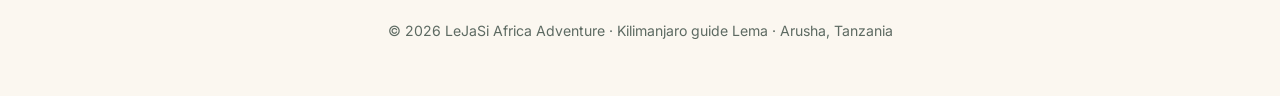
==== commit a5fb883a: "Set Umbwe to 6 days and add route advice text Lema's route durations, plus an editable line above th" ====
--- a/index.html
+++ b/index.html
@@ -69,6 +69,7 @@
     <section id="routes" class="section">
       <p class="eyebrow">Kilimanjaro routes</p>
       <h2>Choose your way to the top</h2>
+      <p class="section-intro" id="routes-intro"></p>
       <div class="cards" id="routes-list"></div>
     </section>
 
--- a/style.css
+++ b/style.css
@@ -147,3 +147,5 @@
 .service-icon { font-size: 2.2rem; line-height: 1; margin-bottom: .7rem; }
 .service h3 { font-size: 1.2rem; margin-bottom: .3rem; }
 .service p { color: var(--muted); margin: 0; font-size: .93rem; }
+.section-intro { color: var(--muted); font-size: 1.05rem; max-width: 640px; margin: 0; }
+.section-intro:empty { display: none; }
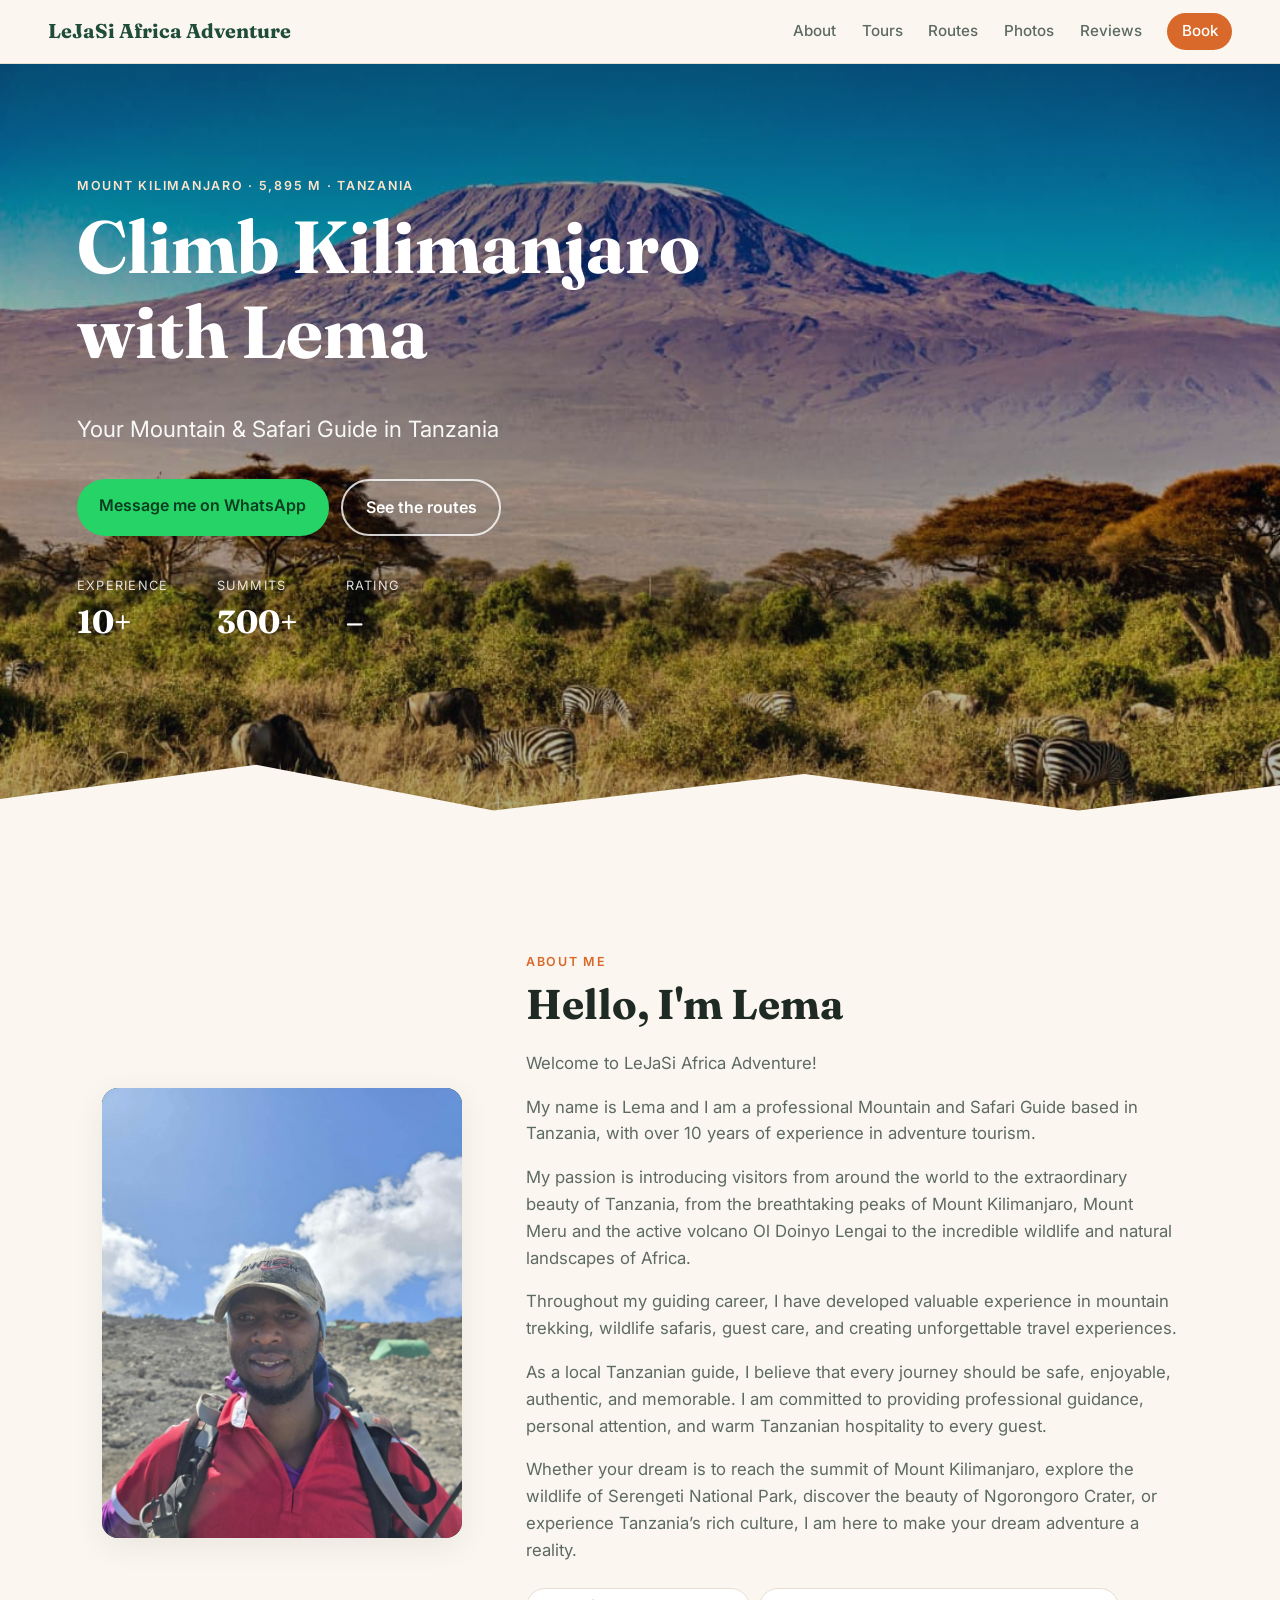
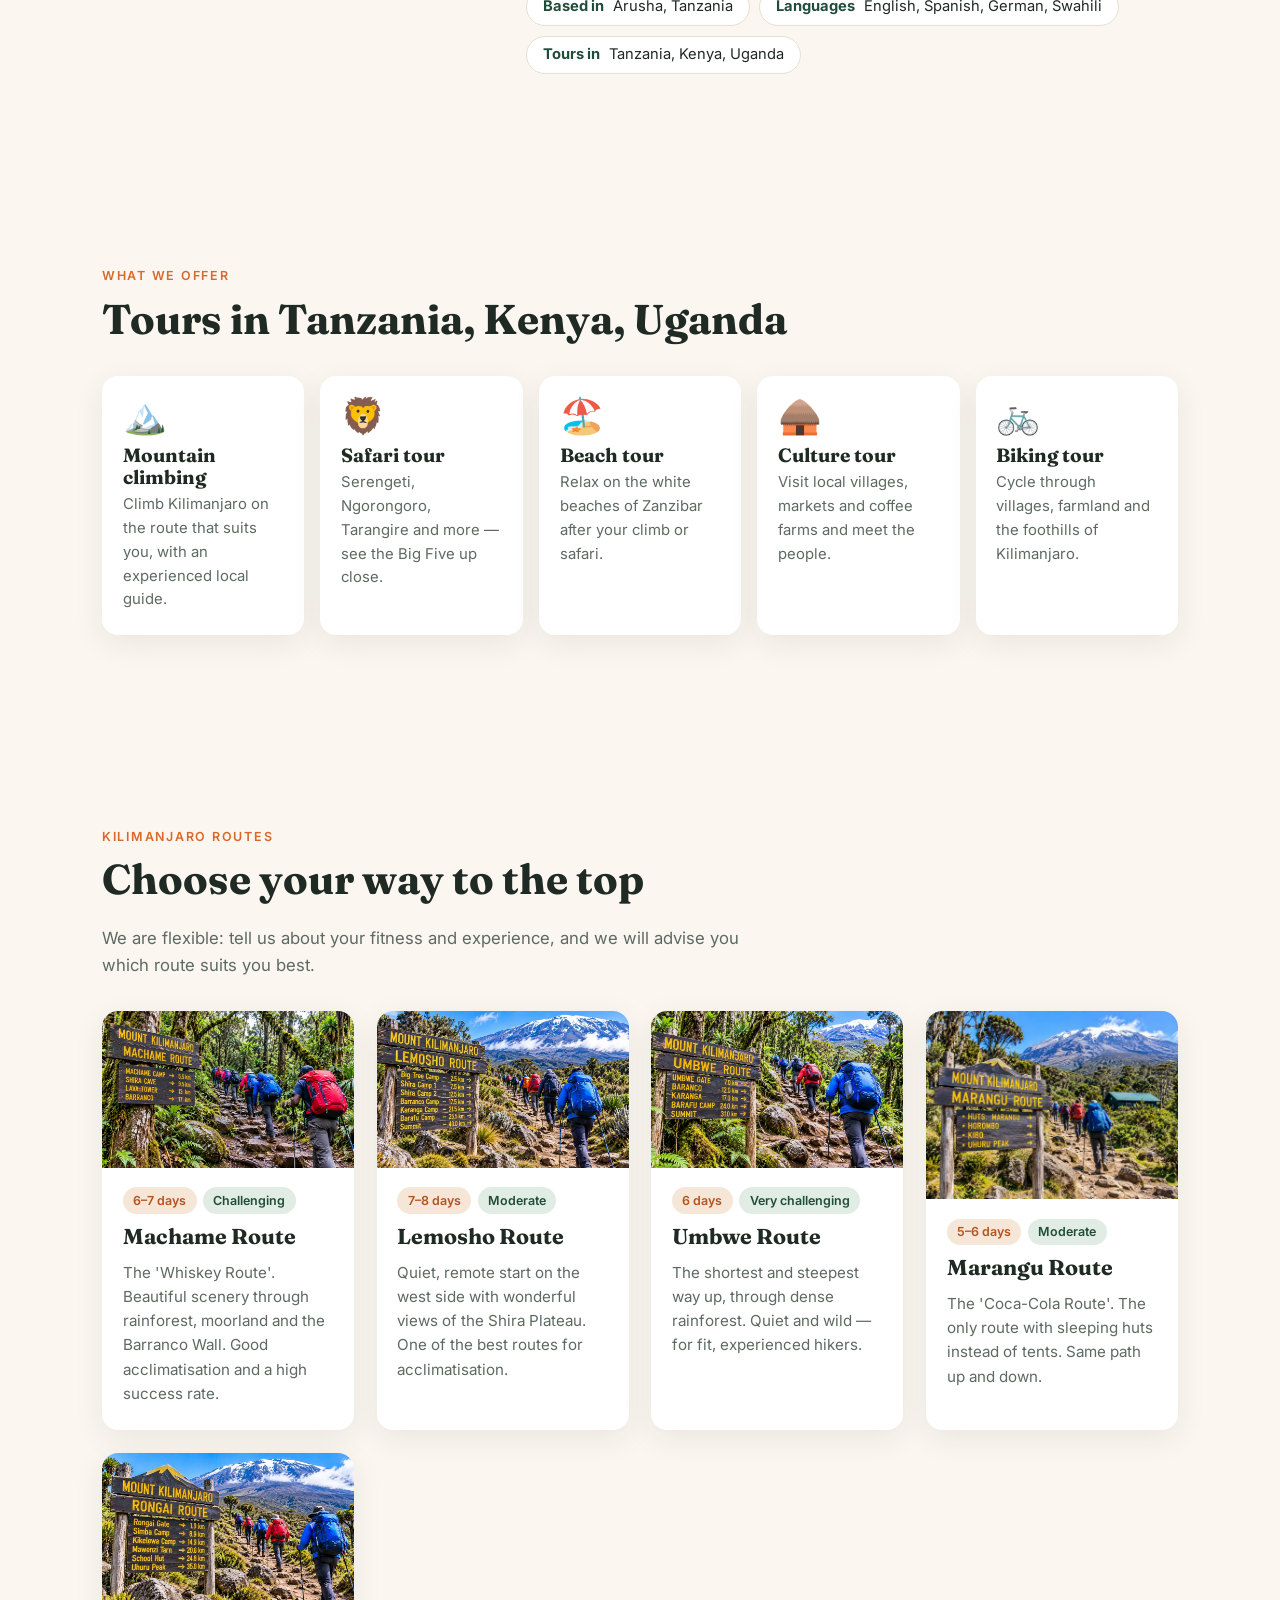
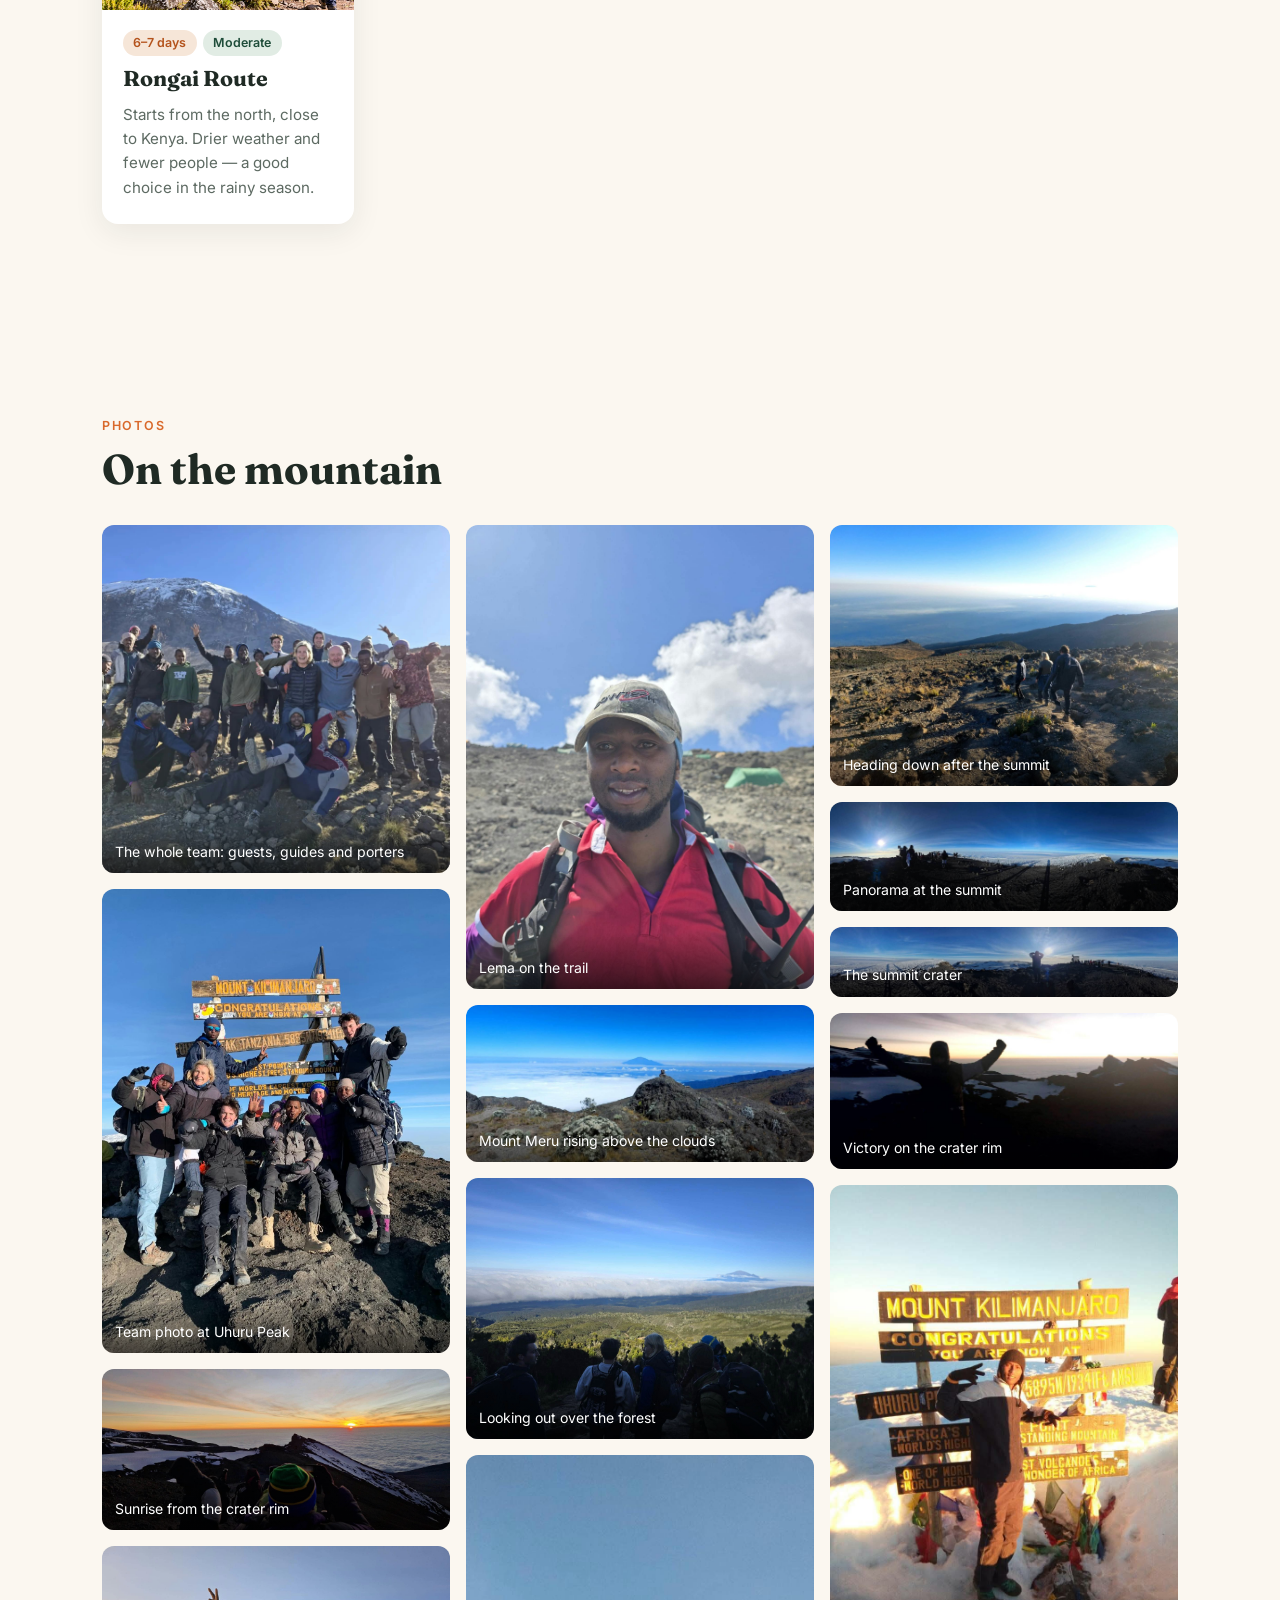
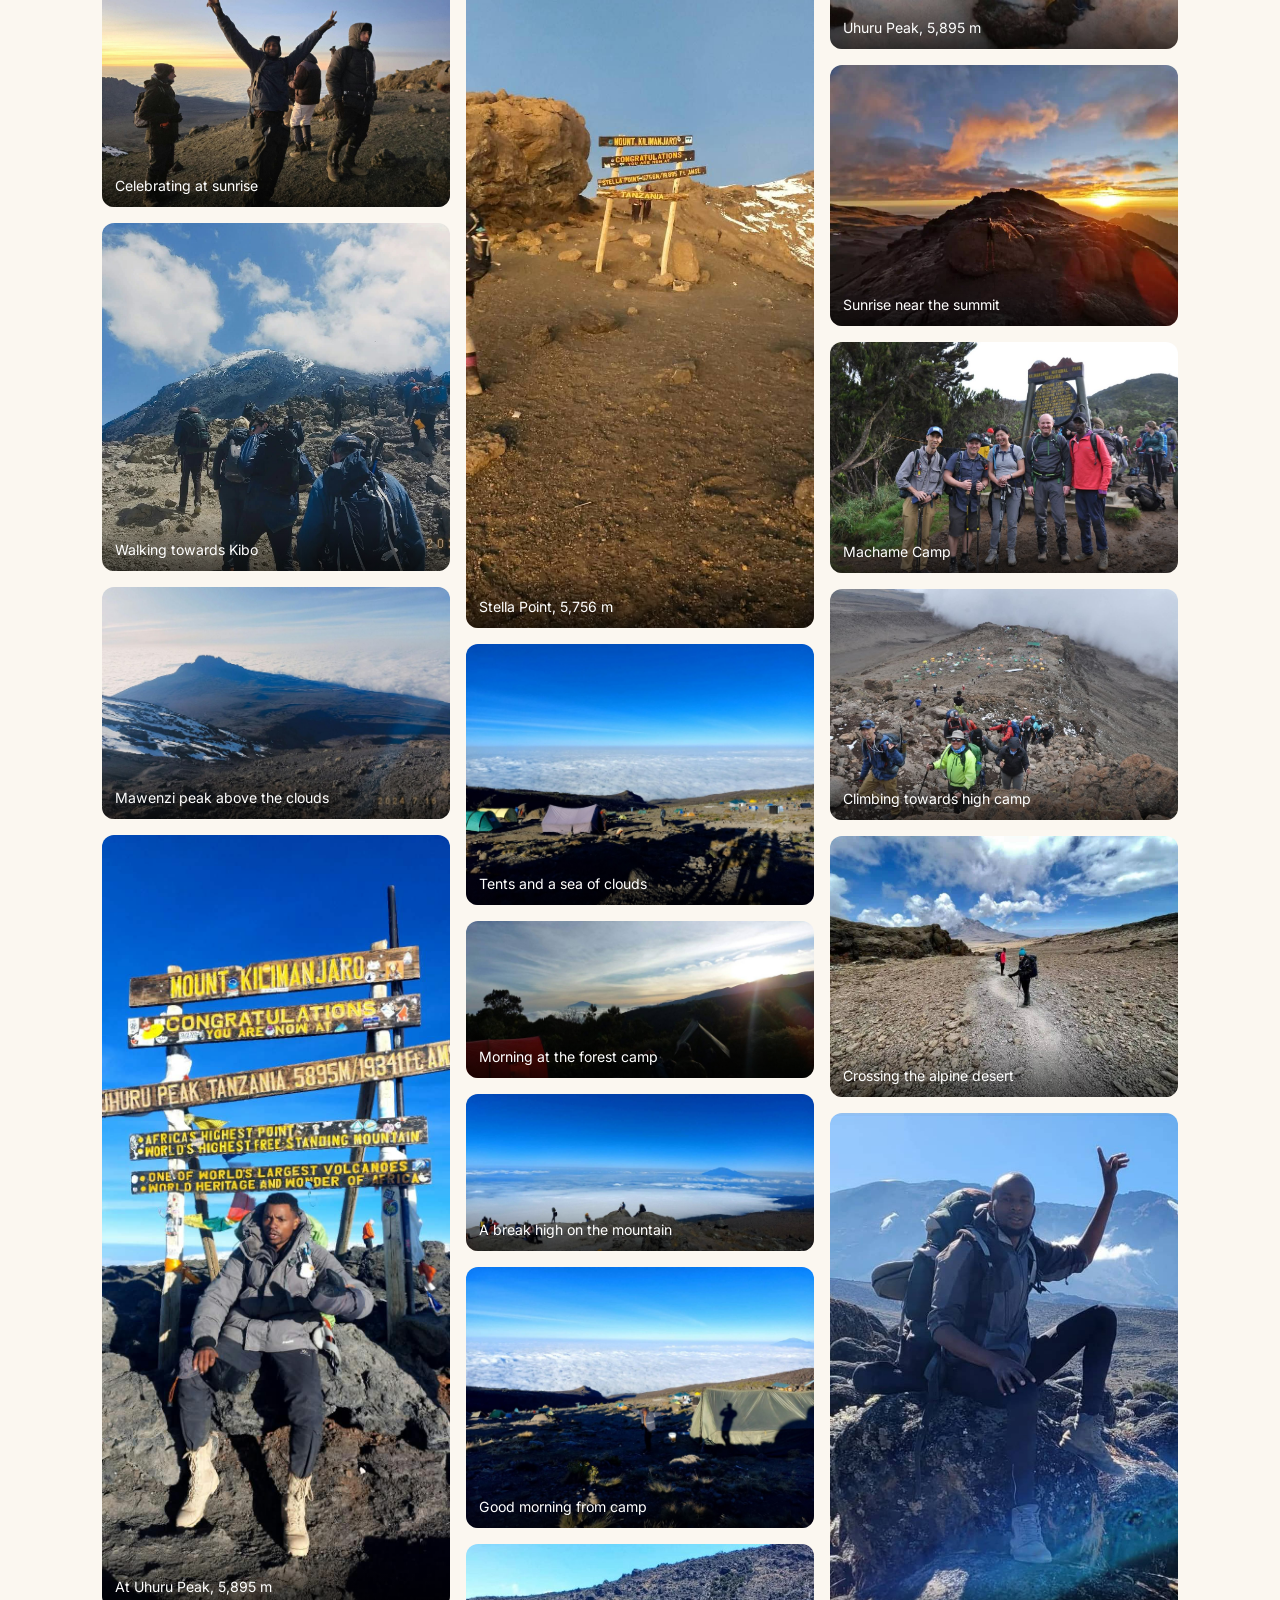
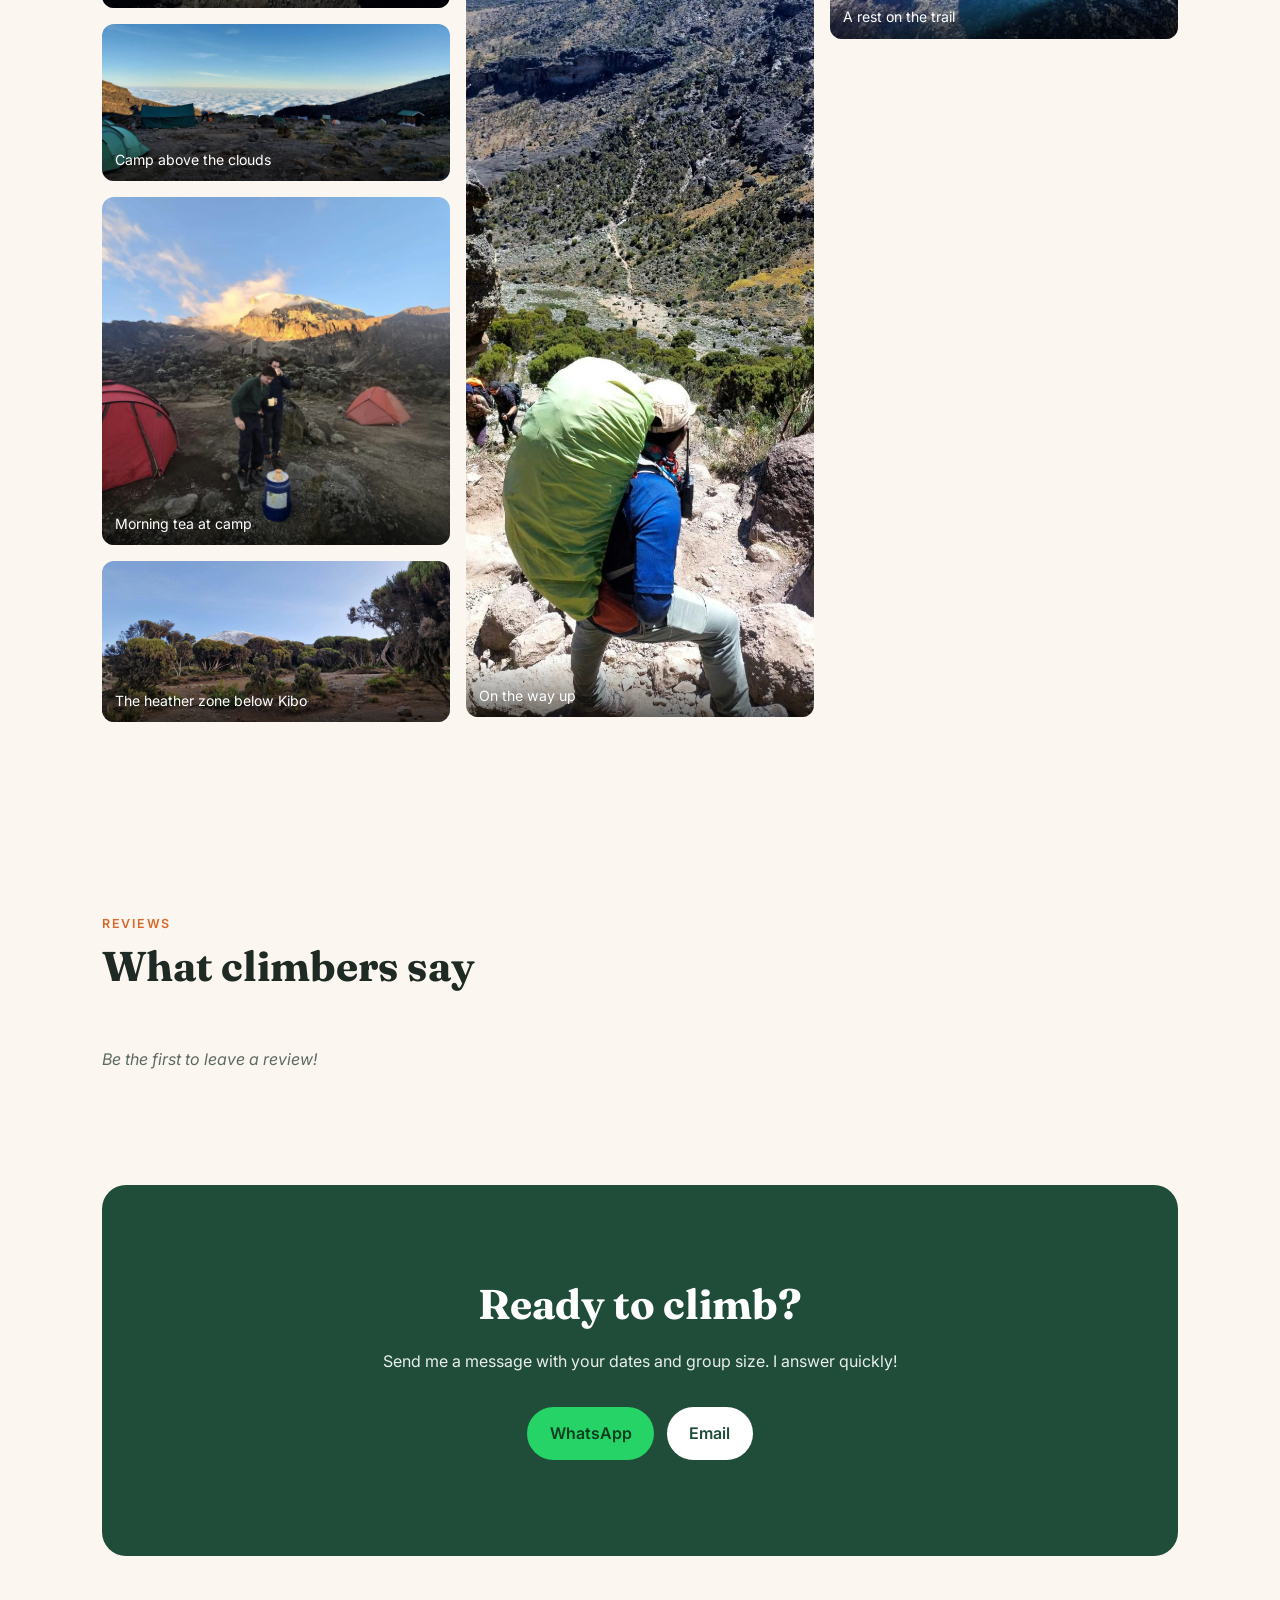
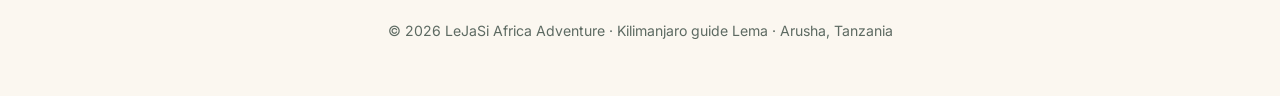
==== commit b443d42d: "Make the photo header the main site and remove /foto/ Co-Authored-By: Claude Opus 5.5 <noreply@anthr" ====
--- a/index.html
+++ b/index.html
@@ -23,7 +23,7 @@
     </nav>
   </header>
 
-  <section class="hero" id="top">
+  <section class="hero hero-photo" id="top" data-default-image="images/kilimanjaro-zebras.jpg">
     <svg class="hero-mountain" viewBox="0 0 1440 520" preserveAspectRatio="xMidYMax slice" aria-hidden="true">
       <path d="M0 520 L0 400 L260 330 L470 380 L720 120 L800 160 L860 130 L1100 360 L1260 320 L1440 380 L1440 520 Z" fill="var(--mtn-back)"/>
       <path d="M640 200 L720 120 L800 160 L860 130 L930 200 L880 190 L840 215 L790 185 L740 210 L700 190 Z" fill="#fff" opacity=".92"/>
--- a/style.css
+++ b/style.css
@@ -134,7 +134,7 @@
 .lightbox img { max-height: 82vh; border-radius: 8px; }
 .lightbox-close { position: absolute; top: 1rem; right: 1.2rem; background: none; border: 0; color: #fff; font-size: 2.4rem; cursor: pointer; }
 
-/* Photo header version (/foto/) */
+/* Photo header */
 .hero-photo.has-photo {
   background-image: linear-gradient(180deg, rgba(10,20,30,.55) 0%, rgba(10,20,30,.15) 45%, rgba(10,20,30,.35) 100%), var(--hero-img);
   background-position: center 65%;
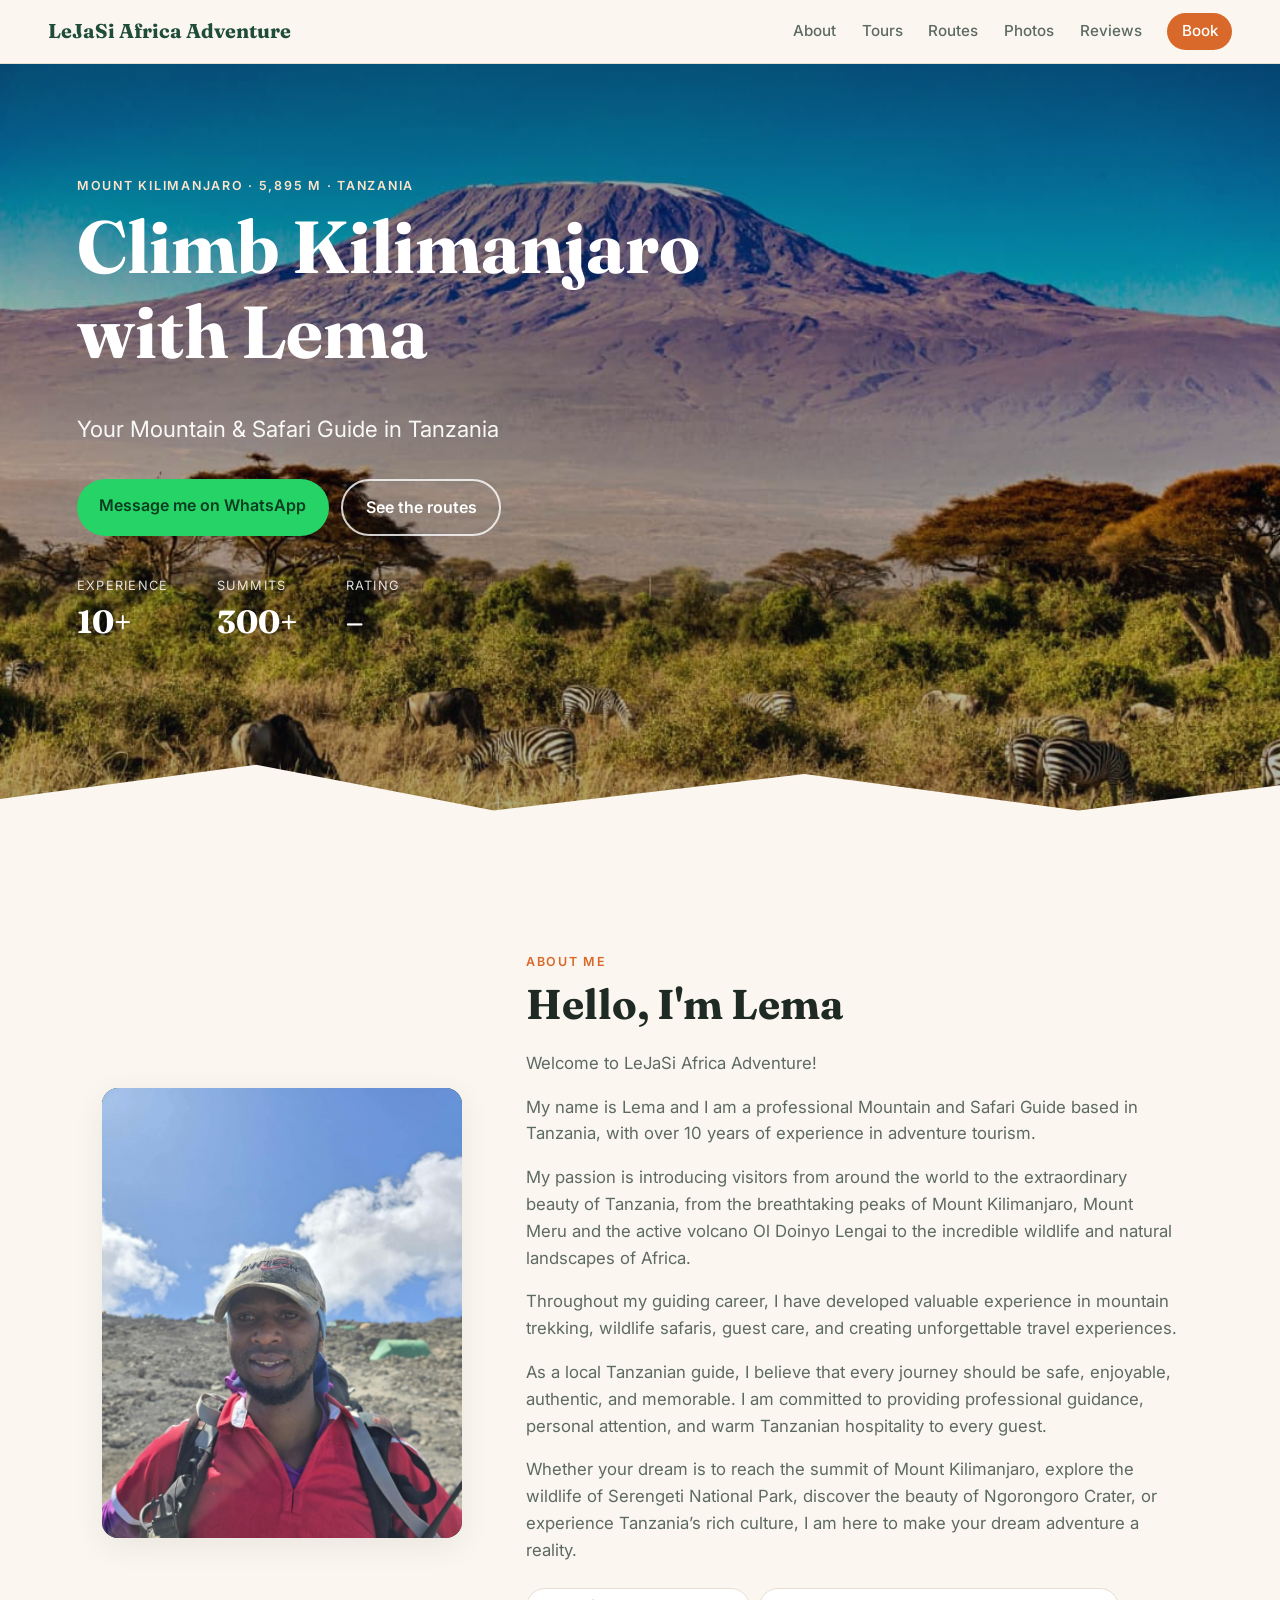
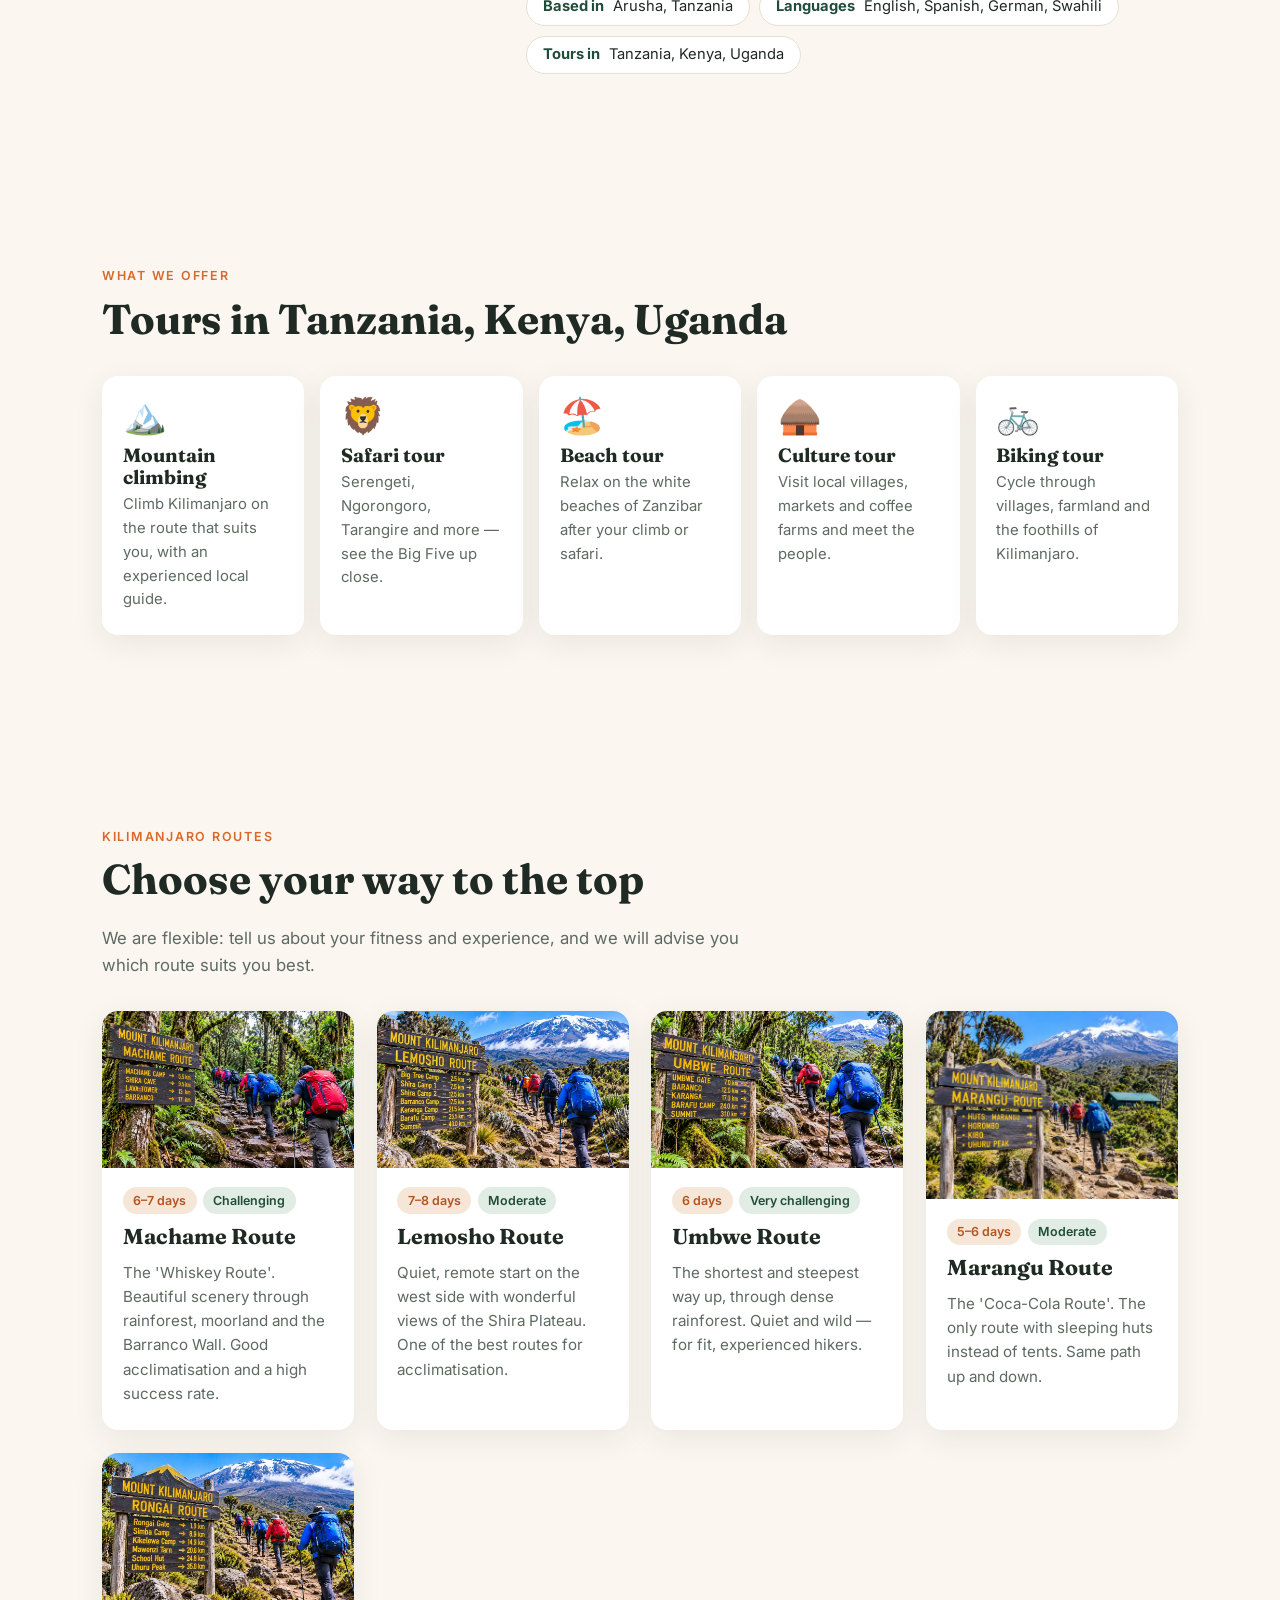
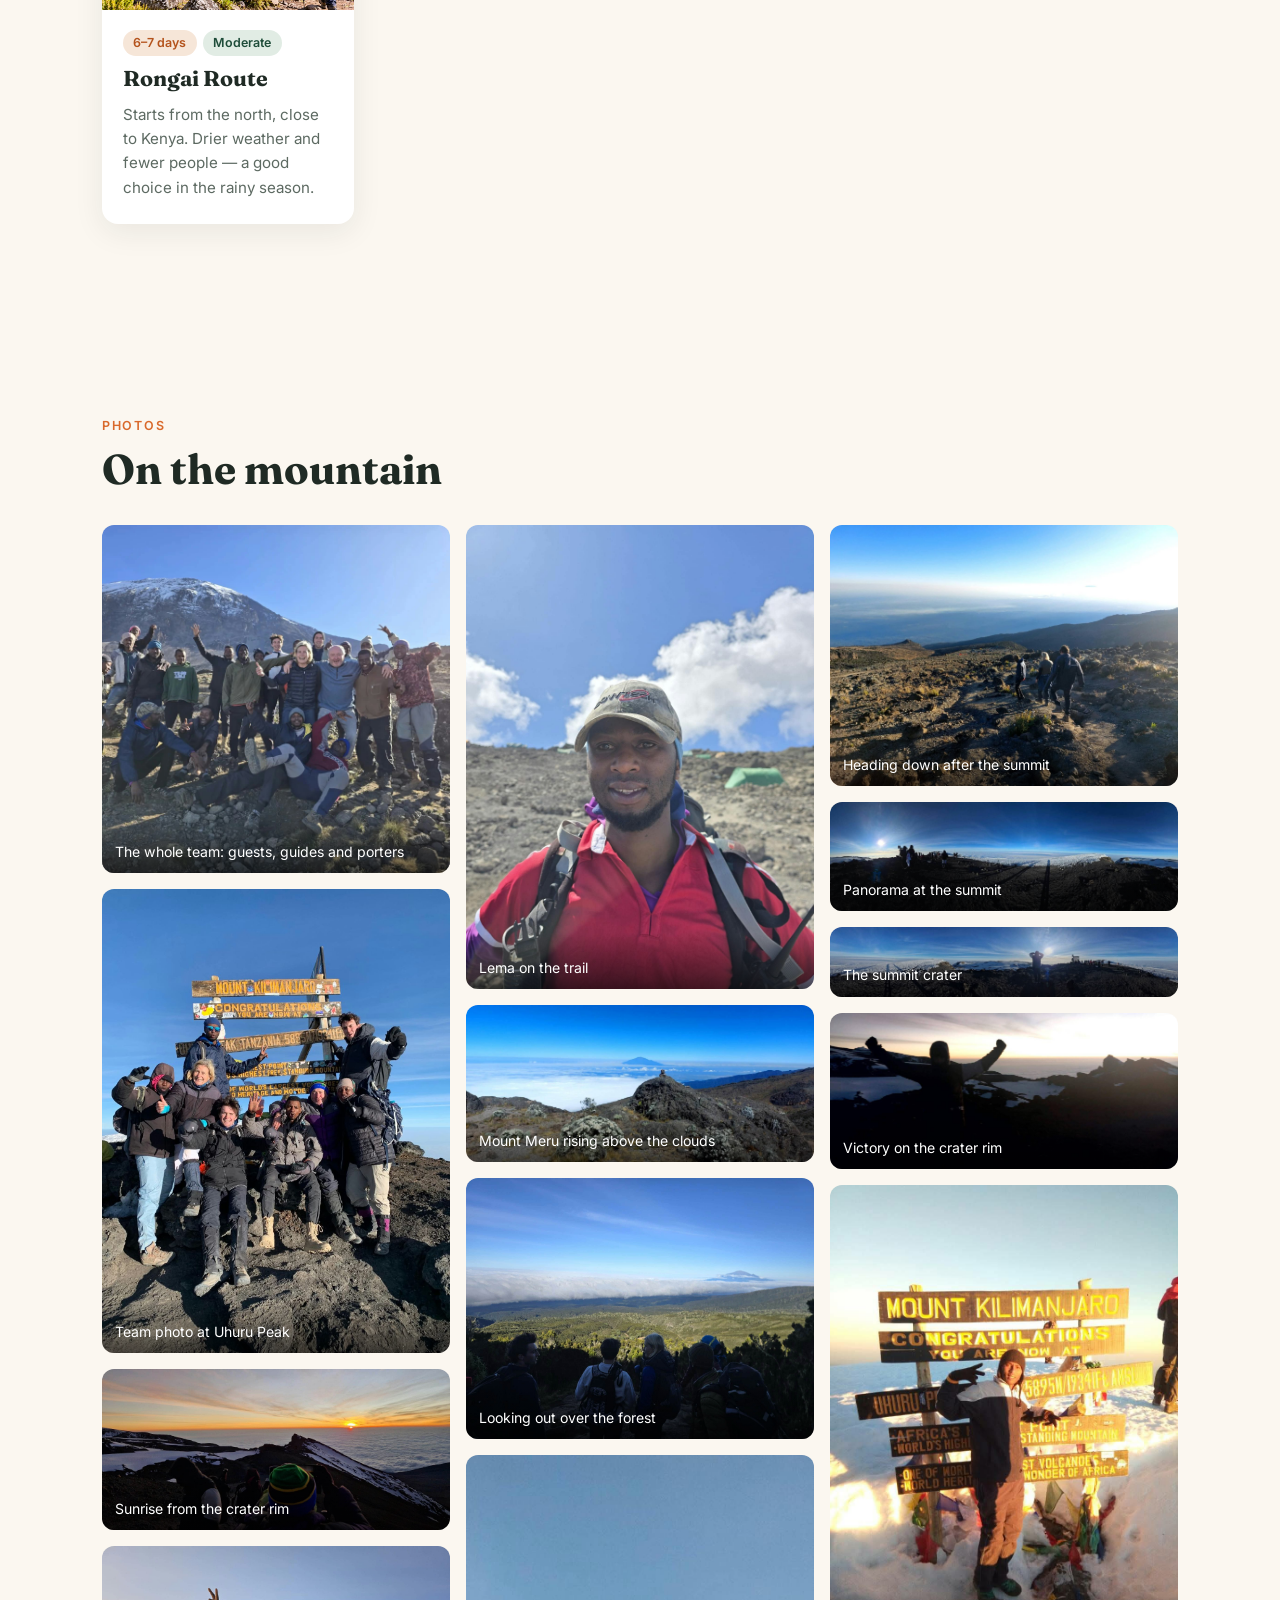
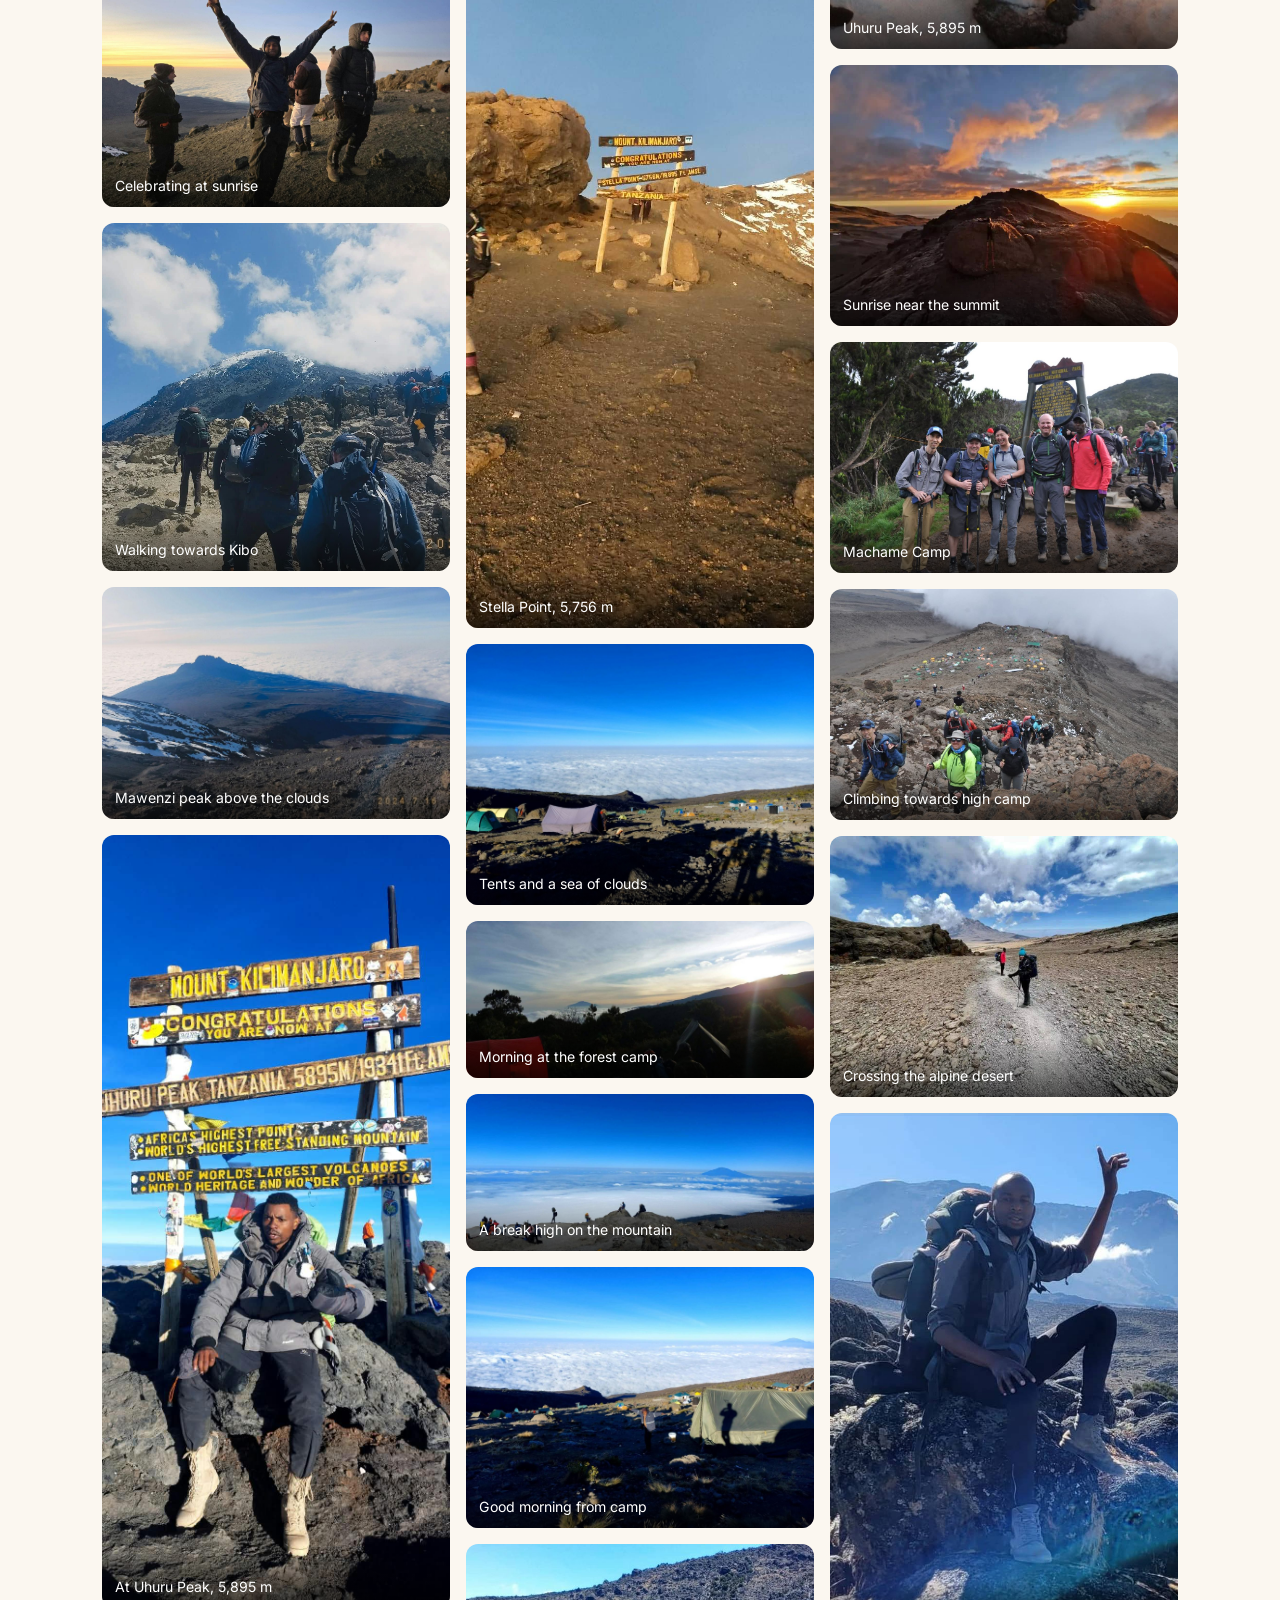
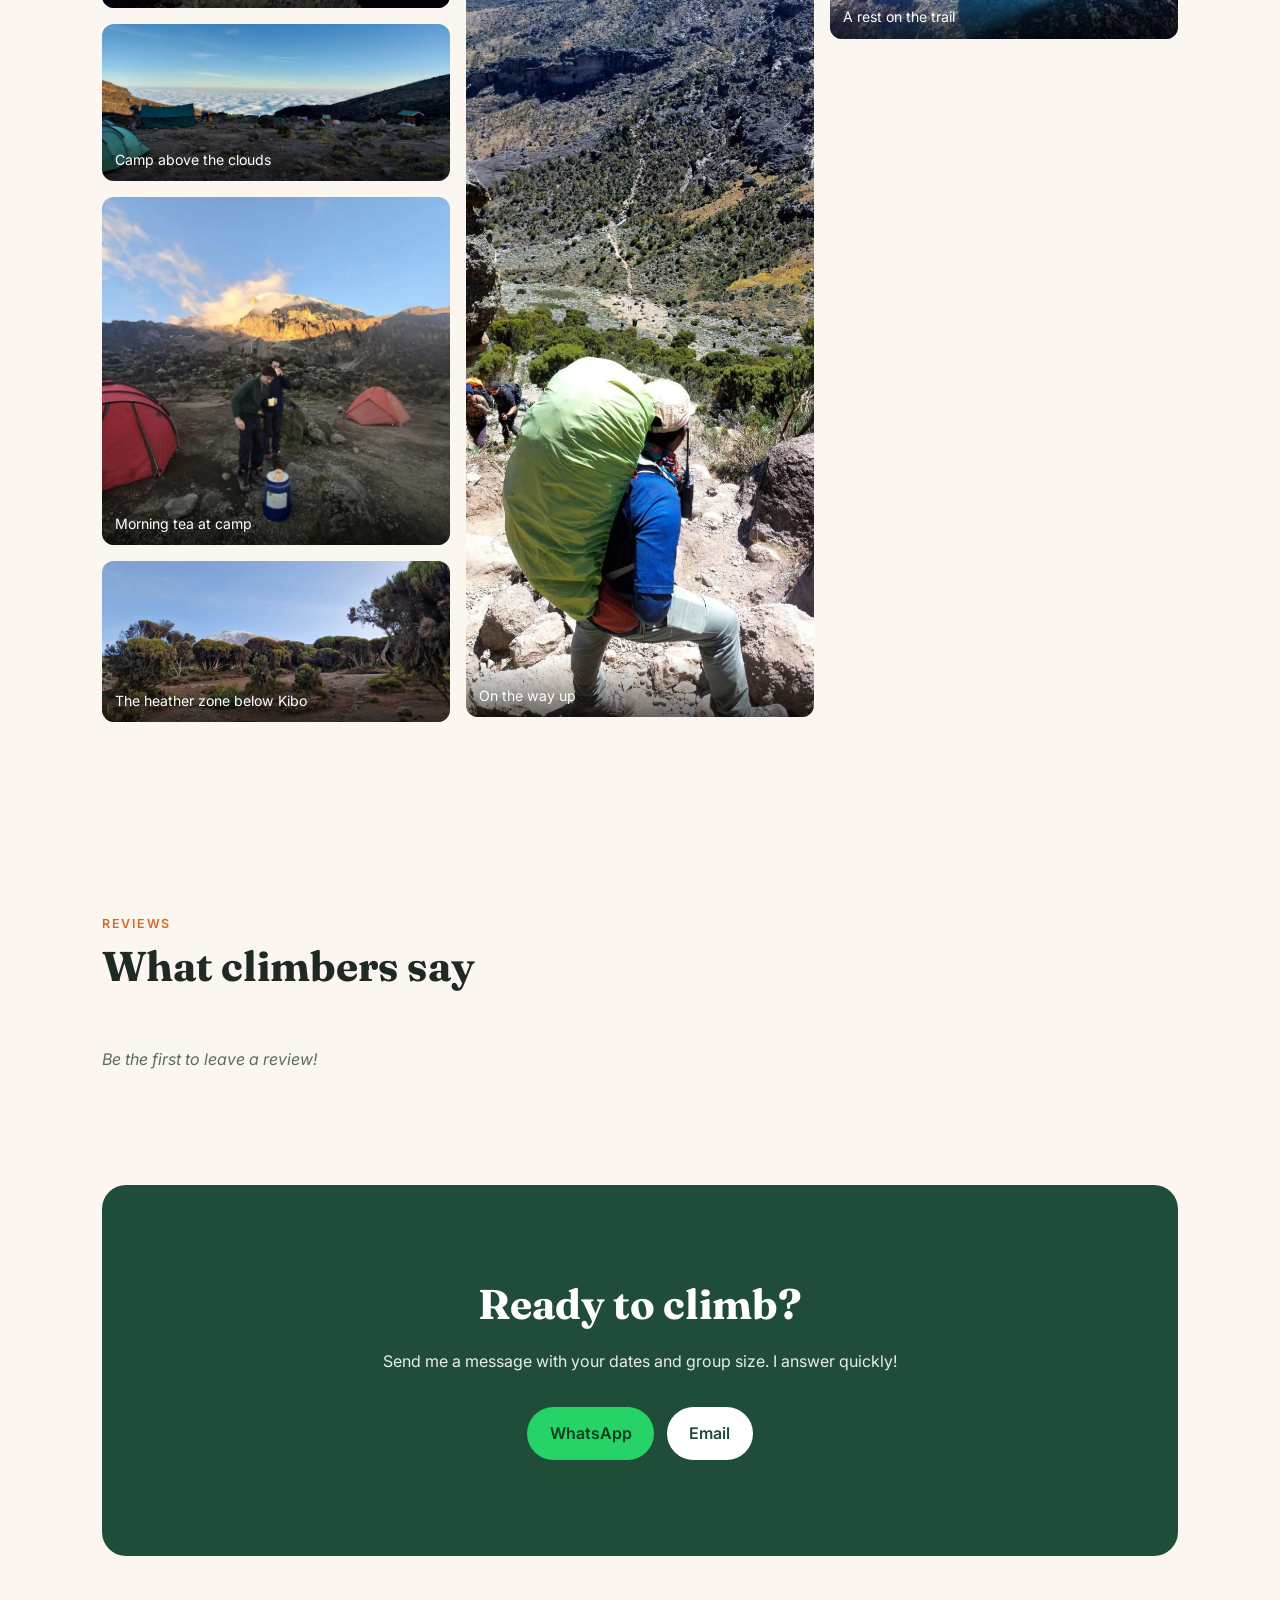
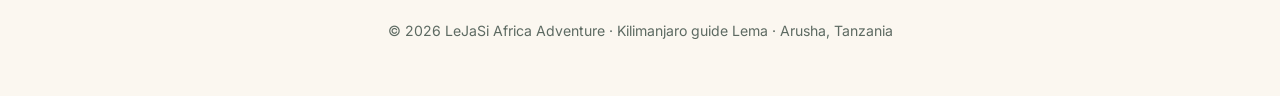
==== commit d589cc8e: "Improve search and sharing: title, description, business data, sitemap Better title and meta descrip" ====
--- a/index.html
+++ b/index.html
@@ -3,8 +3,50 @@
 <head>
   <meta charset="utf-8">
   <meta name="viewport" content="width=device-width, initial-scale=1">
-  <title>Kilimanjaro Guide</title>
-  <meta name="description" content="Climb Mount Kilimanjaro with an experienced local guide from Tanzania.">
+  <title>Kilimanjaro Climbs & Safaris from Arusha | LeJaSi Africa Adventure</title>
+  <meta name="description" content="Climb Kilimanjaro with Lema, a local guide from Arusha, Tanzania. Machame, Lemosho, Rongai, Marangu and Umbwe routes, plus safaris, beach, culture and biking tours in Tanzania, Kenya and Uganda.">
+  <link rel="canonical" href="https://lejasiafricaadventure.com/">
+  <meta property="og:type" content="website">
+  <meta property="og:site_name" content="LeJaSi Africa Adventure">
+  <meta property="og:title" content="Climb Kilimanjaro with Lema | LeJaSi Africa Adventure">
+  <meta property="og:description" content="Climb Kilimanjaro with Lema, a local guide from Arusha, Tanzania. Machame, Lemosho, Rongai, Marangu and Umbwe routes, plus safaris, beach, culture and biking tours in Tanzania, Kenya and Uganda.">
+  <meta property="og:url" content="https://lejasiafricaadventure.com/">
+  <meta property="og:image" content="https://lejasiafricaadventure.com/images/kilimanjaro-zebras.jpg">
+  <meta name="twitter:card" content="summary_large_image">
+  <script type="application/ld+json">
+  {
+    "@context": "https://schema.org",
+    "@type": "TravelAgency",
+    "name": "LeJaSi Africa Adventure",
+    "url": "https://lejasiafricaadventure.com/",
+    "description": "Climb Kilimanjaro with Lema, a local guide from Arusha, Tanzania. Machame, Lemosho, Rongai, Marangu and Umbwe routes, plus safaris, beach, culture and biking tours in Tanzania, Kenya and Uganda.",
+    "image": "https://lejasiafricaadventure.com/images/kilimanjaro-zebras.jpg",
+    "logo": "https://lejasiafricaadventure.com/images/lema-profile.jpg",
+    "telephone": "+255756970241",
+    "email": "lejasiafricaadventure@gmail.com",
+    "address": {
+      "@type": "PostalAddress",
+      "addressLocality": "Arusha",
+      "addressCountry": "TZ"
+    },
+    "areaServed": [
+      "Tanzania",
+      "Kenya",
+      "Uganda"
+    ],
+    "knowsLanguage": [
+      "en",
+      "es",
+      "de",
+      "sw"
+    ],
+    "founder": {
+      "@type": "Person",
+      "name": "Lema",
+      "jobTitle": "Kilimanjaro mountain guide"
+    }
+  }
+  </script>
   <link rel="preconnect" href="https://fonts.googleapis.com">
   <link rel="preconnect" href="https://fonts.gstatic.com" crossorigin>
   <link href="https://fonts.googleapis.com/css2?family=Fraunces:opsz,wght@9..144,600;9..144,700&family=Inter:wght@400;500;600&display=swap" rel="stylesheet">
@@ -12,7 +54,7 @@
 </head>
 <body>
   <header class="nav">
-    <a class="brand" href="#top" data-bind="siteName">Kilimanjaro Guide</a>
+    <a class="brand" href="#top" data-bind="siteName">LeJaSi Africa Adventure</a>
     <nav>
       <a href="#about">About</a>
       <a href="#tours">Tours</a>
@@ -31,15 +73,15 @@
     </svg>
     <div class="hero-inner">
       <p class="eyebrow">Mount Kilimanjaro · 5,895 m · Tanzania</p>
-      <h1>Climb Kilimanjaro with <span data-bind="guideName">your guide</span></h1>
-      <p class="tagline" data-bind="tagline"></p>
+      <h1>Climb Kilimanjaro with <span data-bind="guideName">Lema</span></h1>
+      <p class="tagline" data-bind="tagline">Your Mountain &amp; Safari Guide in Tanzania</p>
       <div class="hero-actions">
         <a class="btn btn-primary" data-whatsapp href="#contact">Message me on WhatsApp</a>
         <a class="btn btn-ghost" href="#routes">See the routes</a>
       </div>
       <dl class="stats">
-        <div><dt>Experience</dt><dd data-bind="yearsExperience"></dd></div>
-        <div><dt>Summits</dt><dd data-bind="summits"></dd></div>
+        <div><dt>Experience</dt><dd data-bind="yearsExperience">10+</dd></div>
+        <div><dt>Summits</dt><dd data-bind="summits">300+</dd></div>
         <div><dt>Rating</dt><dd id="avg-rating">–</dd></div>
       </dl>
     </div>
@@ -47,22 +89,22 @@
 
   <main>
     <section id="about" class="section about">
-      <div class="about-photo" id="profile-photo"><span>🧗</span></div>
+      <div class="about-photo" id="profile-photo"><img src="images/lema-profile.jpg" alt="Lema, Kilimanjaro guide"></div>
       <div>
         <p class="eyebrow">About me</p>
-        <h2>Hello, I'm <span data-bind="guideName"></span></h2>
-        <div class="about-text" id="about-text"></div>
+        <h2>Hello, I'm <span data-bind="guideName">Lema</span></h2>
+        <div class="about-text" id="about-text"><p>Welcome to LeJaSi Africa Adventure!</p><p>My name is Lema and I am a professional Mountain and Safari Guide based in Tanzania, with over 10 years of experience in adventure tourism.</p><p>My passion is introducing visitors from around the world to the extraordinary beauty of Tanzania, from the breathtaking peaks of Mount Kilimanjaro, Mount Meru and the active volcano Ol Doinyo Lengai to the incredible wildlife and natural landscapes of Africa.</p><p>Throughout my guiding career, I have developed valuable experience in mountain trekking, wildlife safaris, guest care, and creating unforgettable travel experiences.</p><p>As a local Tanzanian guide, I believe that every journey should be safe, enjoyable, authentic, and memorable. I am committed to providing professional guidance, personal attention, and warm Tanzanian hospitality to every guest.</p><p>Whether your dream is to reach the summit of Mount Kilimanjaro, explore the wildlife of Serengeti National Park, discover the beauty of Ngorongoro Crater, or experience Tanzania’s rich culture, I am here to make your dream adventure a reality.</p></div>
         <ul class="facts">
-          <li><strong>Based in</strong> <span data-bind="location"></span></li>
-          <li><strong>Languages</strong> <span data-bind="languages"></span></li>
-          <li><strong>Tours in</strong> <span data-bind="countries"></span></li>
+          <li><strong>Based in</strong> <span data-bind="location">Arusha, Tanzania</span></li>
+          <li><strong>Languages</strong> <span data-bind="languages">English, Spanish, German, Swahili</span></li>
+          <li><strong>Tours in</strong> <span data-bind="countries">Tanzania, Kenya, Uganda</span></li>
         </ul>
       </div>
     </section>
 
     <section id="tours" class="section">
       <p class="eyebrow">What we offer</p>
-      <h2>Tours in <span data-bind="countries">East Africa</span></h2>
+      <h2>Tours in <span data-bind="countries">Tanzania, Kenya, Uganda</span></h2>
       <div class="services" id="services-list"></div>
     </section>
 
@@ -96,7 +138,7 @@
   </main>
 
   <footer class="footer">
-    <p>© <span id="year"></span> <span data-bind="siteName"></span> · Kilimanjaro guide <span data-bind="guideName"></span> · <span data-bind="location"></span></p>
+    <p>© <span id="year"></span> <span data-bind="siteName">LeJaSi Africa Adventure</span> · Kilimanjaro guide <span data-bind="guideName">Lema</span> · <span data-bind="location">Arusha, Tanzania</span></p>
   </footer>
 
   <div class="lightbox" id="lightbox" hidden>
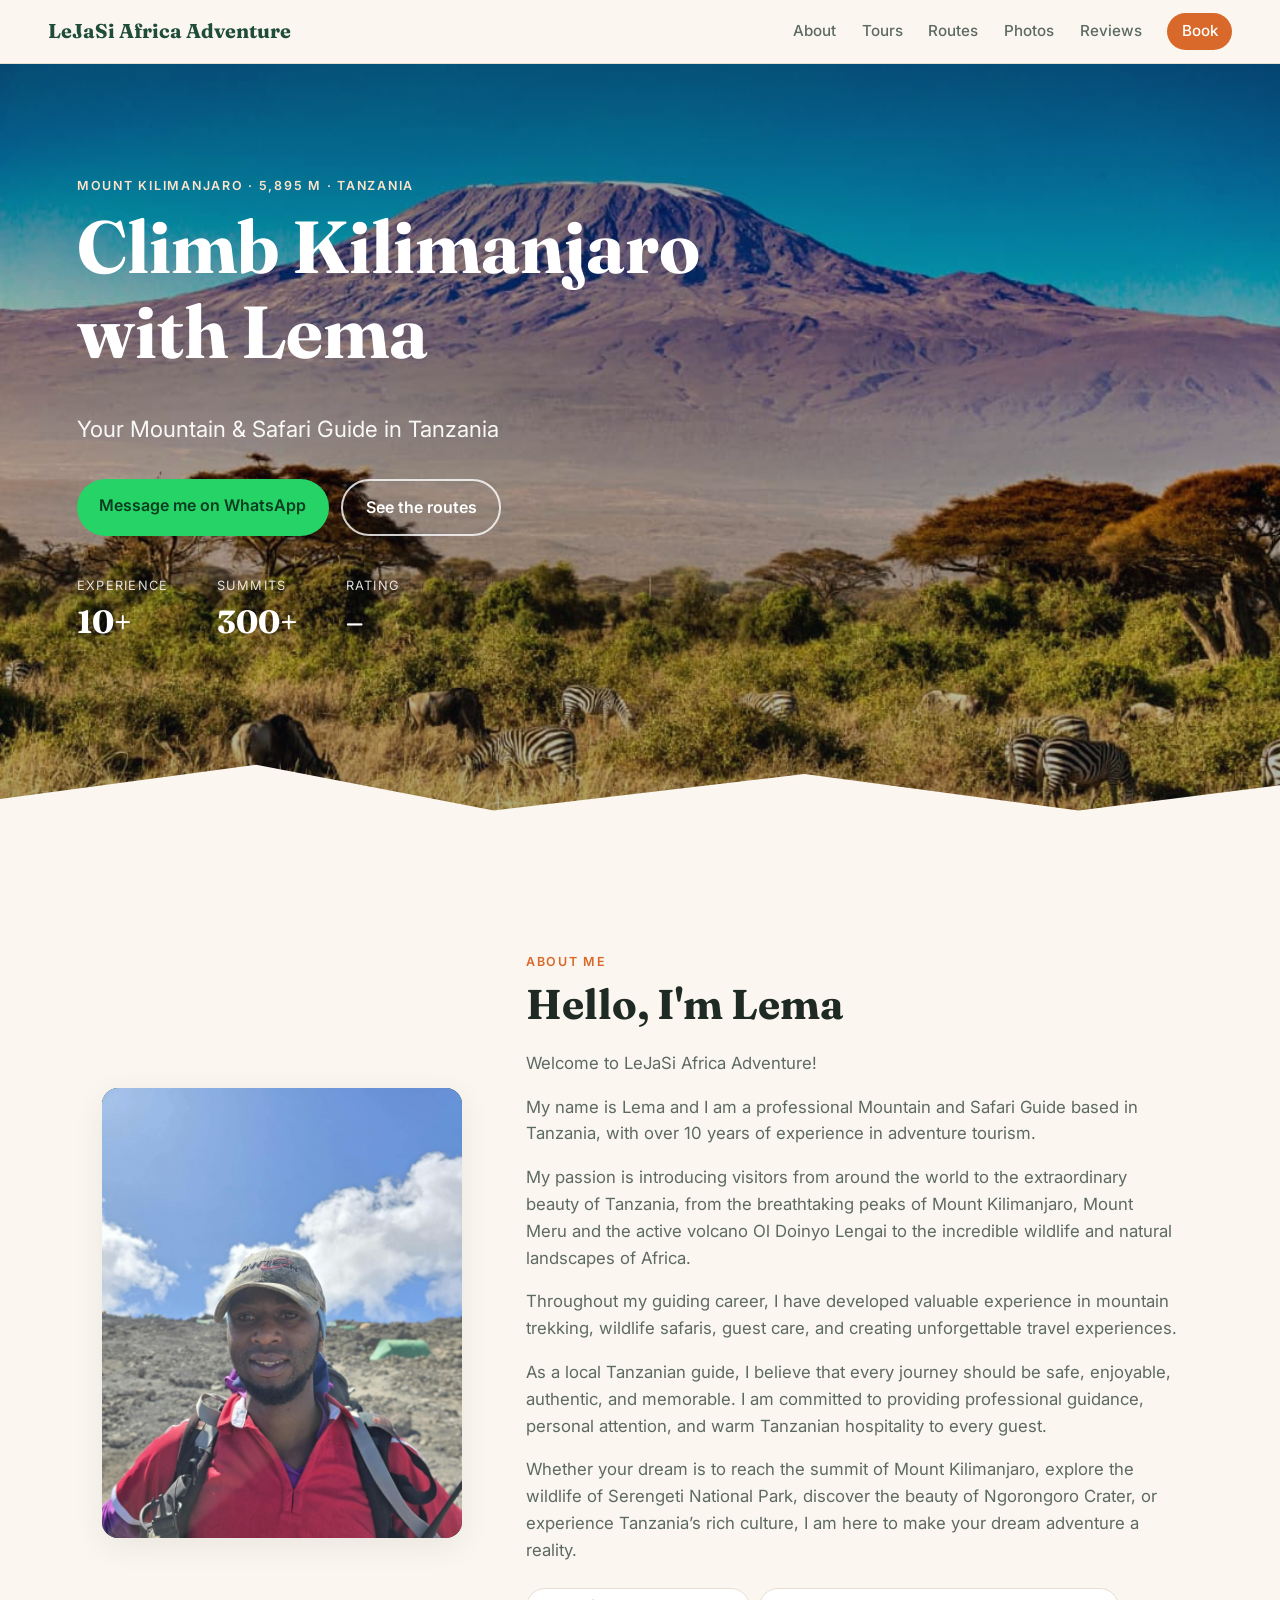
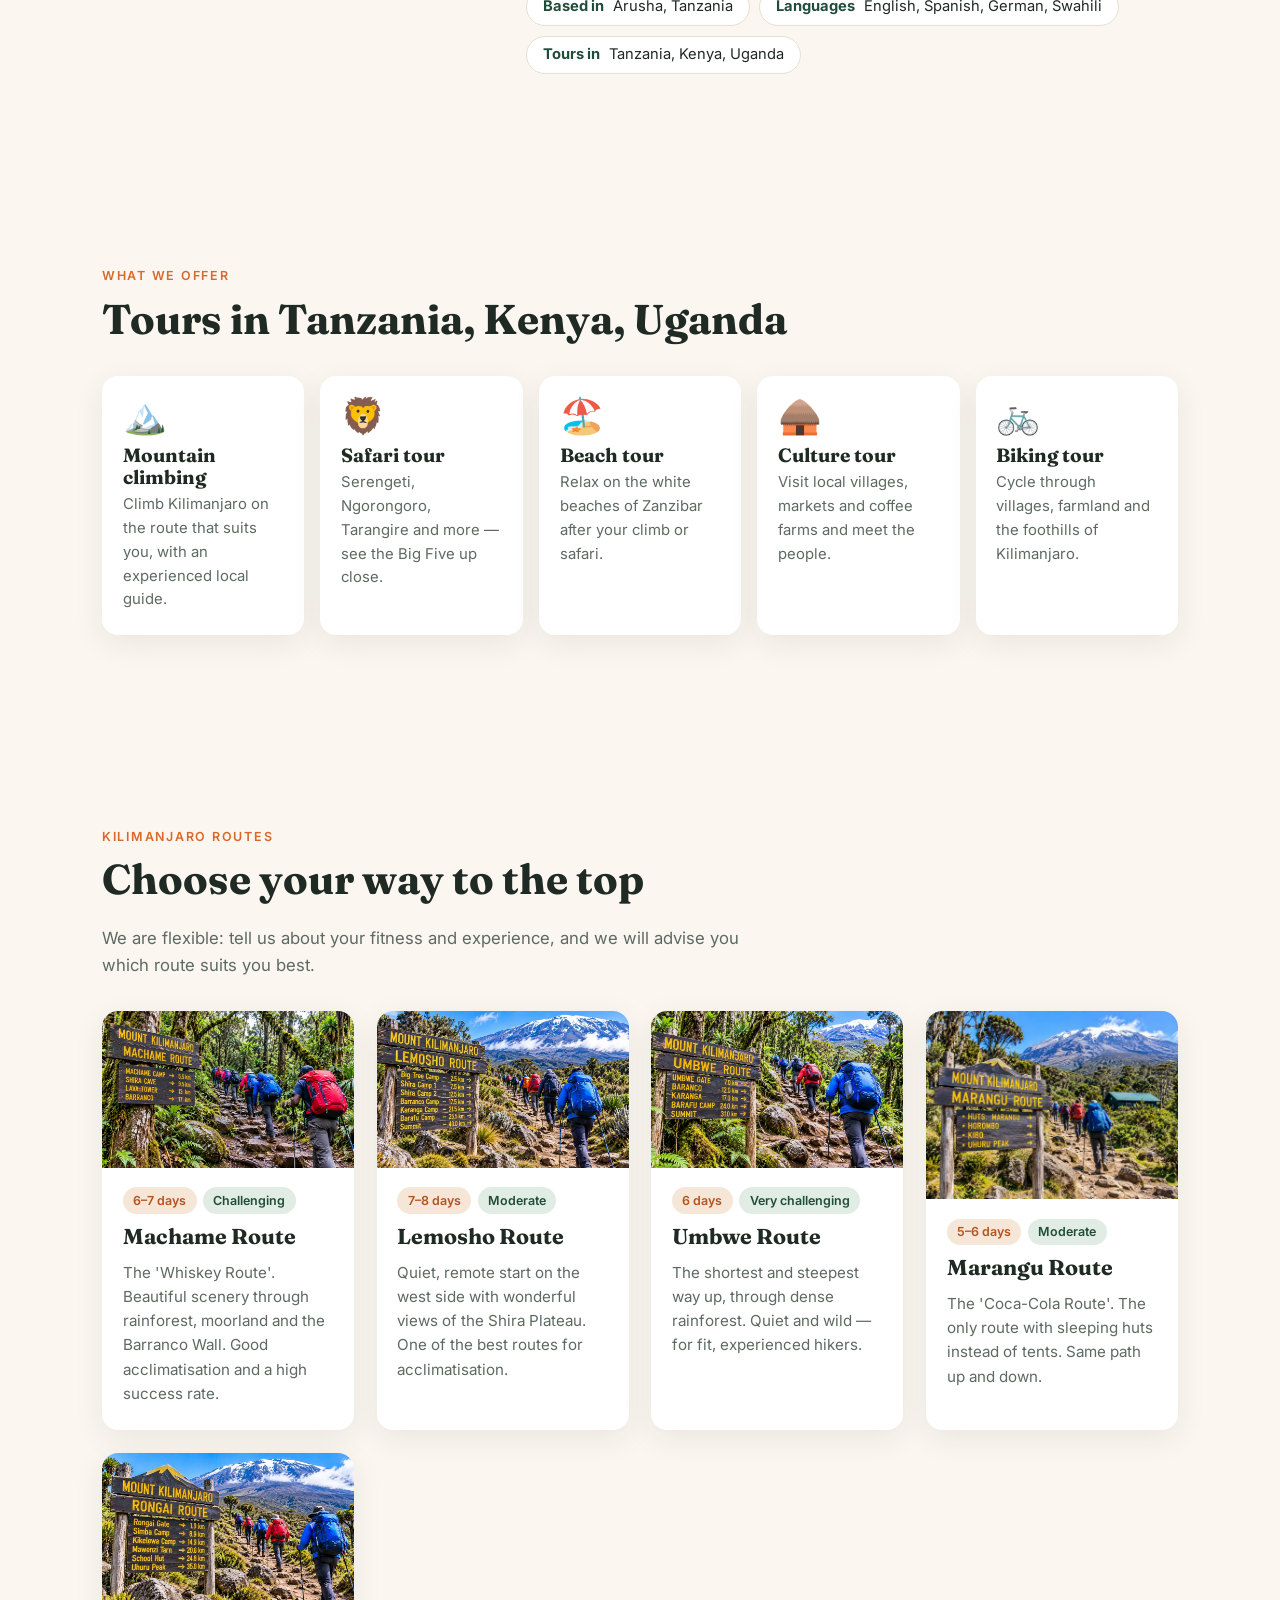
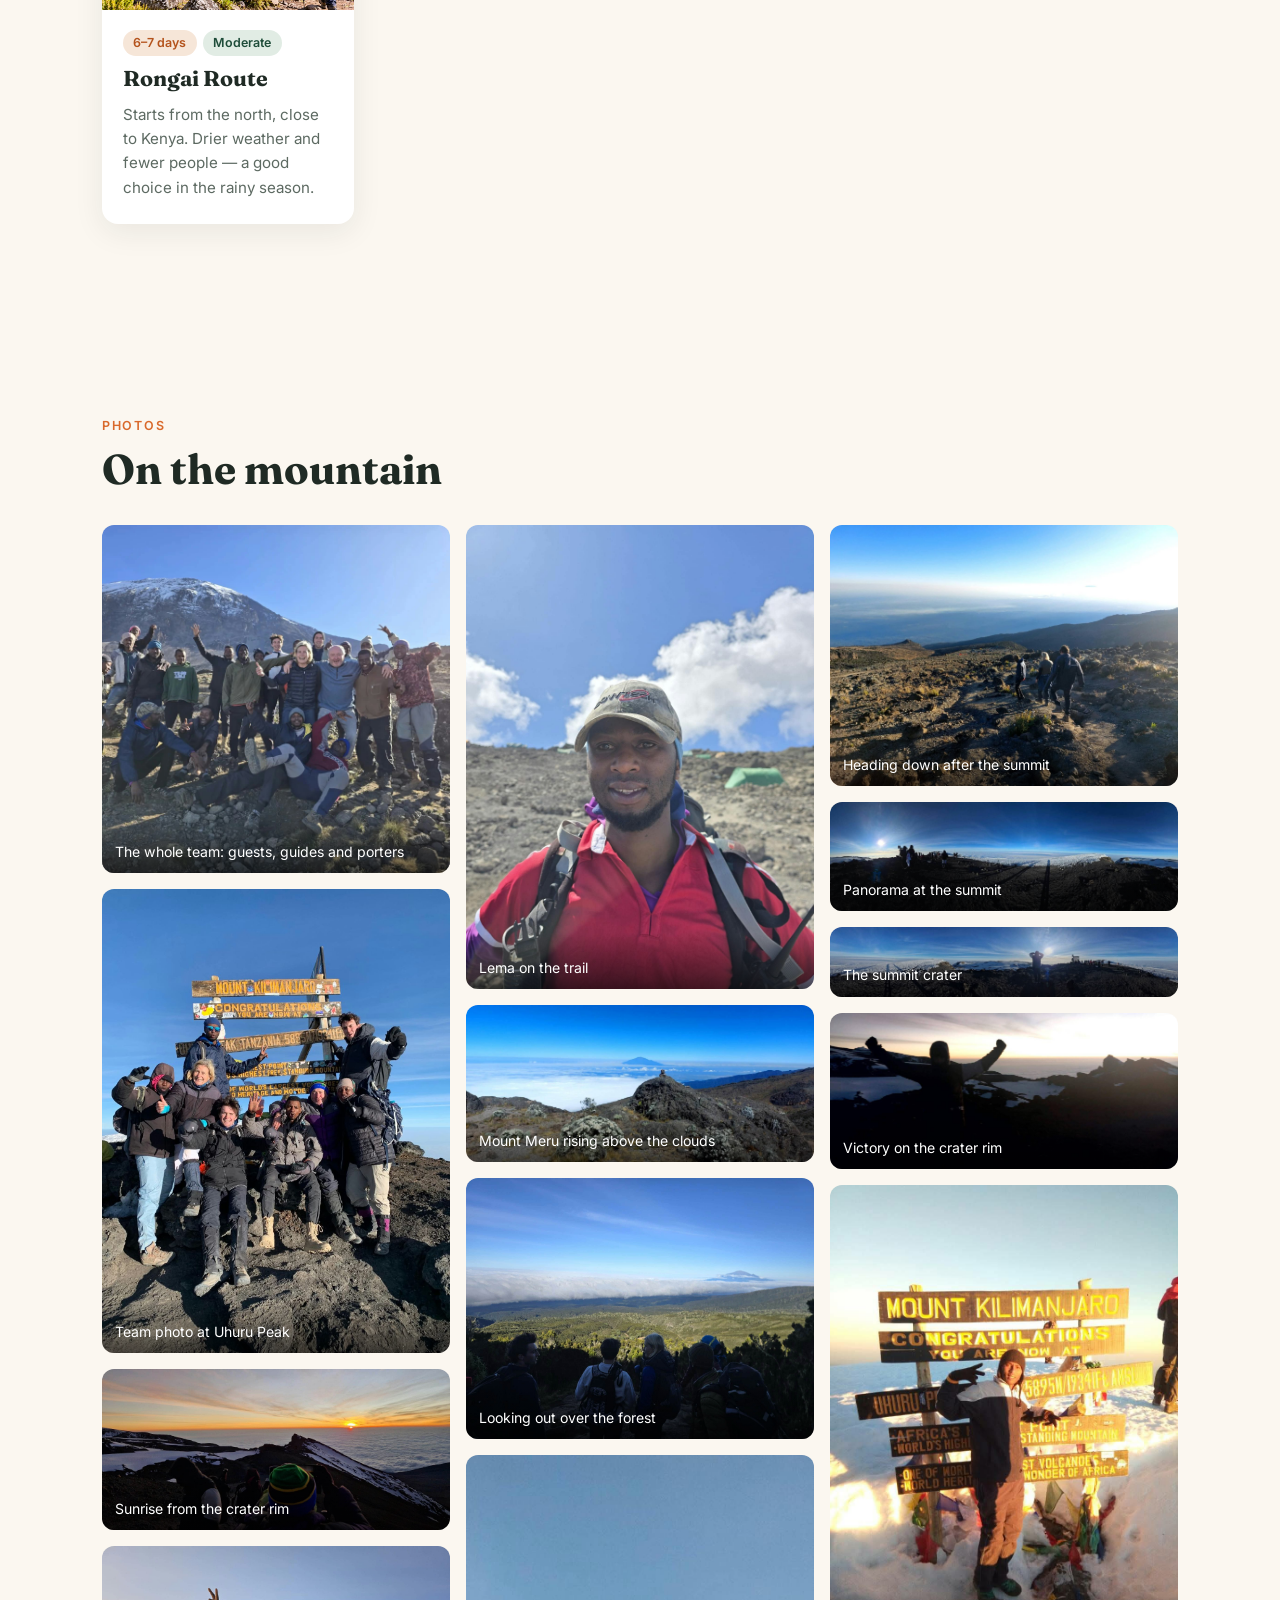
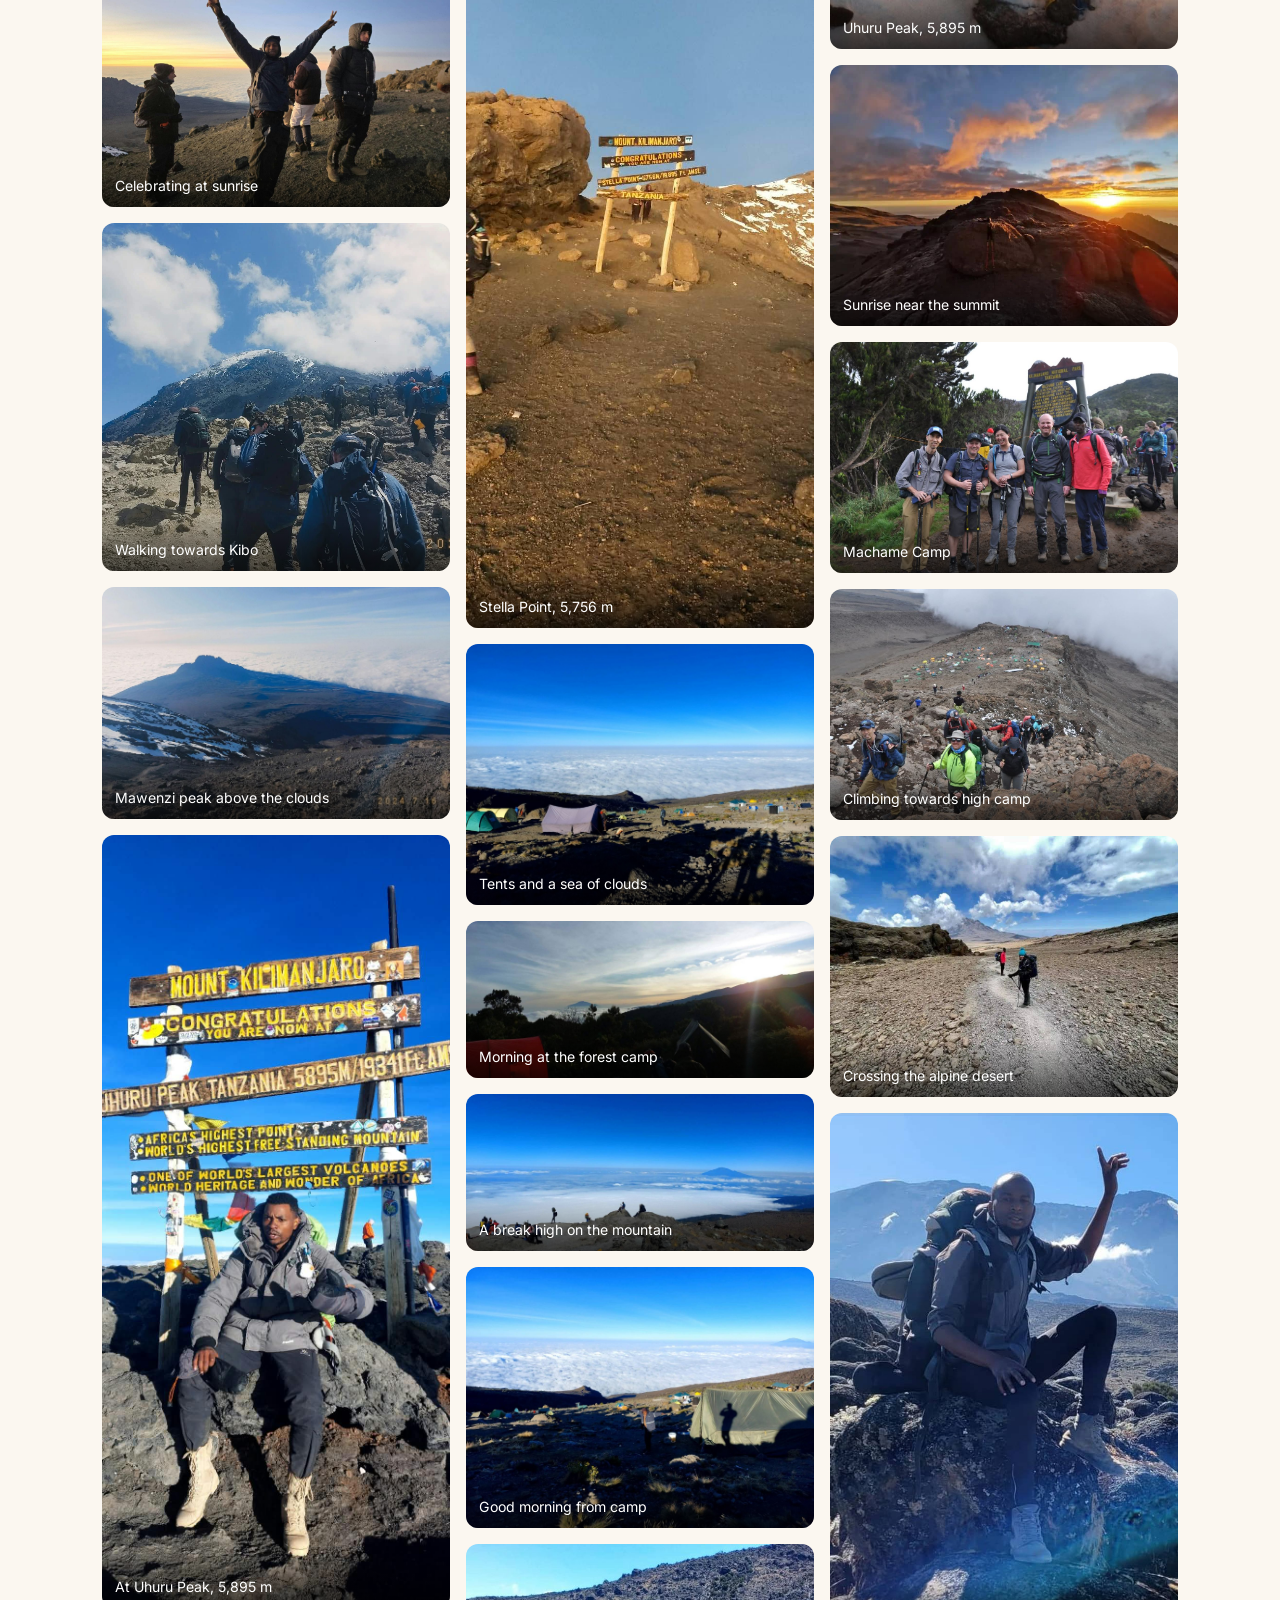
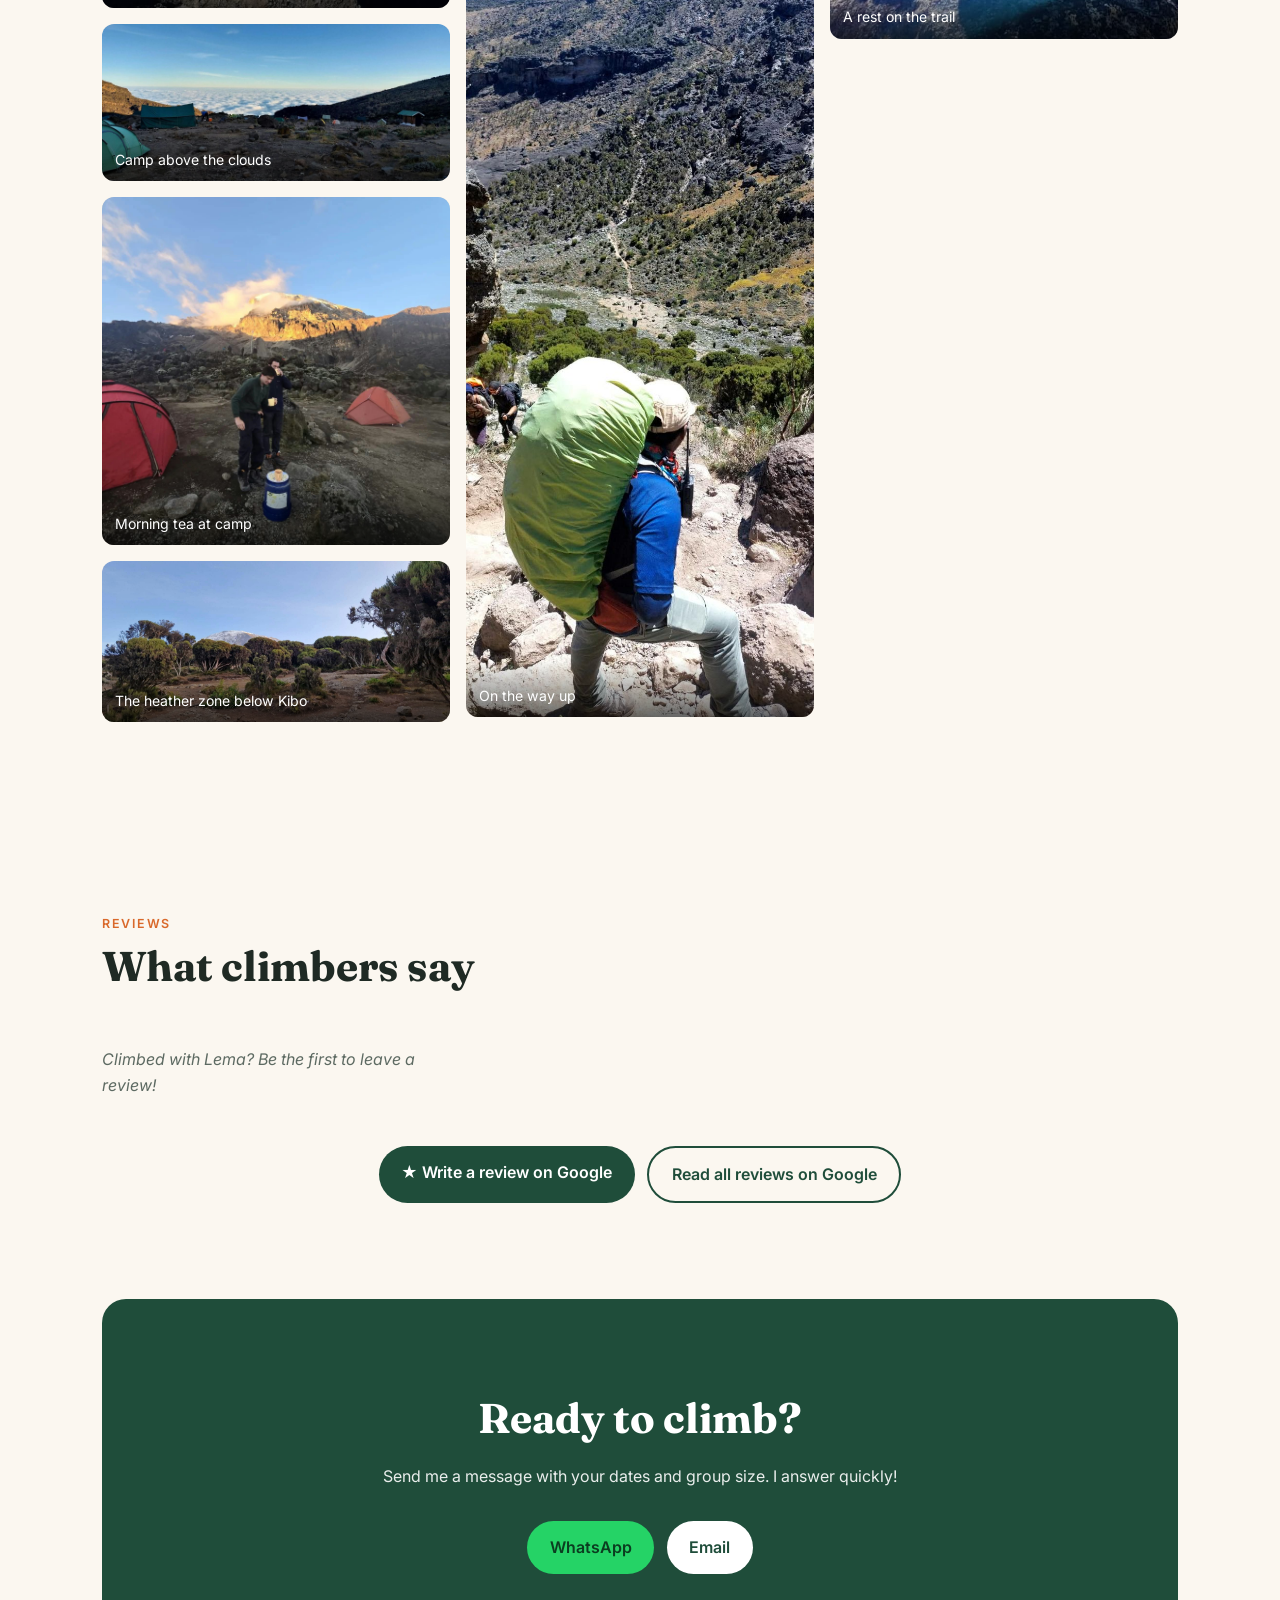
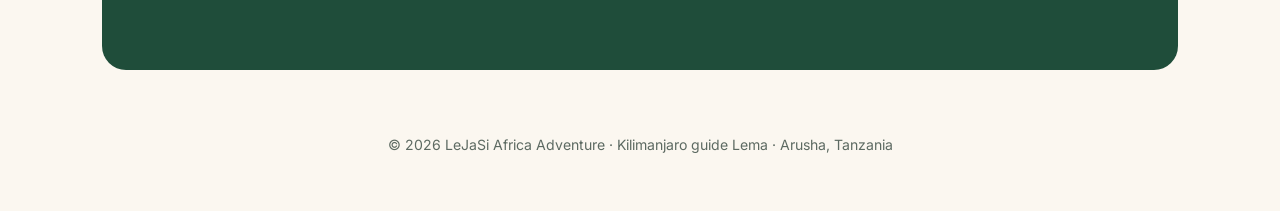
==== commit eedc568e: "Add Google review buttons and review link field Co-Authored-By: Claude Opus 5.5 <noreply@anthropic.c" ====
--- a/index.html
+++ b/index.html
@@ -40,6 +40,7 @@
       "de",
       "sw"
     ],
+    "sameAs": ["https://g.page/r/CZQVIAY4DTqNEBM"],
     "founder": {
       "@type": "Person",
       "name": "Lema",
@@ -125,6 +126,10 @@
       <p class="eyebrow">Reviews</p>
       <h2>What climbers say</h2>
       <div class="reviews" id="reviews-list"></div>
+      <div class="review-actions" id="review-actions">
+        <a class="btn btn-green" id="write-review" href="https://g.page/r/CZQVIAY4DTqNEBM/review" target="_blank" rel="noopener">★ Write a review on Google</a>
+        <a class="btn btn-outline" id="read-reviews" href="https://g.page/r/CZQVIAY4DTqNEBM" target="_blank" rel="noopener">Read all reviews on Google</a>
+      </div>
     </section>
 
     <section id="contact" class="section contact">
--- a/style.css
+++ b/style.css
@@ -69,6 +69,8 @@
 .btn-primary { background: #25d366; color: #0b3d20; }
 .btn-ghost { border: 2px solid rgba(255,255,255,.8); color: #fff; }
 .btn-light { background: #fff; color: var(--green); }
+.btn-green { background: var(--green); color: #fff; }
+.btn-outline { border: 2px solid var(--green); color: var(--green); }
 
 .stats { display: flex; gap: clamp(1.2rem, 5vw, 3rem); margin: 2.5rem 0 0; }
 .stats dt { font-size: .8rem; text-transform: uppercase; letter-spacing: .1em; opacity: .85; }
@@ -110,6 +112,7 @@
 .gallery figcaption { position: absolute; inset: auto 0 0 0; padding: 1.5rem .8rem .6rem; color: #fff; font-size: .88rem; background: linear-gradient(transparent, rgba(0,0,0,.6)); }
 
 /* Reviews */
+.review-actions { display: flex; flex-wrap: wrap; justify-content: center; gap: .8rem; margin-top: 2rem; }
 .reviews { display: grid; grid-template-columns: repeat(auto-fill, minmax(300px, 1fr)); gap: 1.4rem; margin-top: 2rem; }
 .review { background: var(--surface); border-radius: var(--radius); padding: 1.5rem; box-shadow: var(--shadow); display: flex; flex-direction: column; gap: .8rem; }
 .stars { color: #f2a516; letter-spacing: .1em; font-size: 1.1rem; }
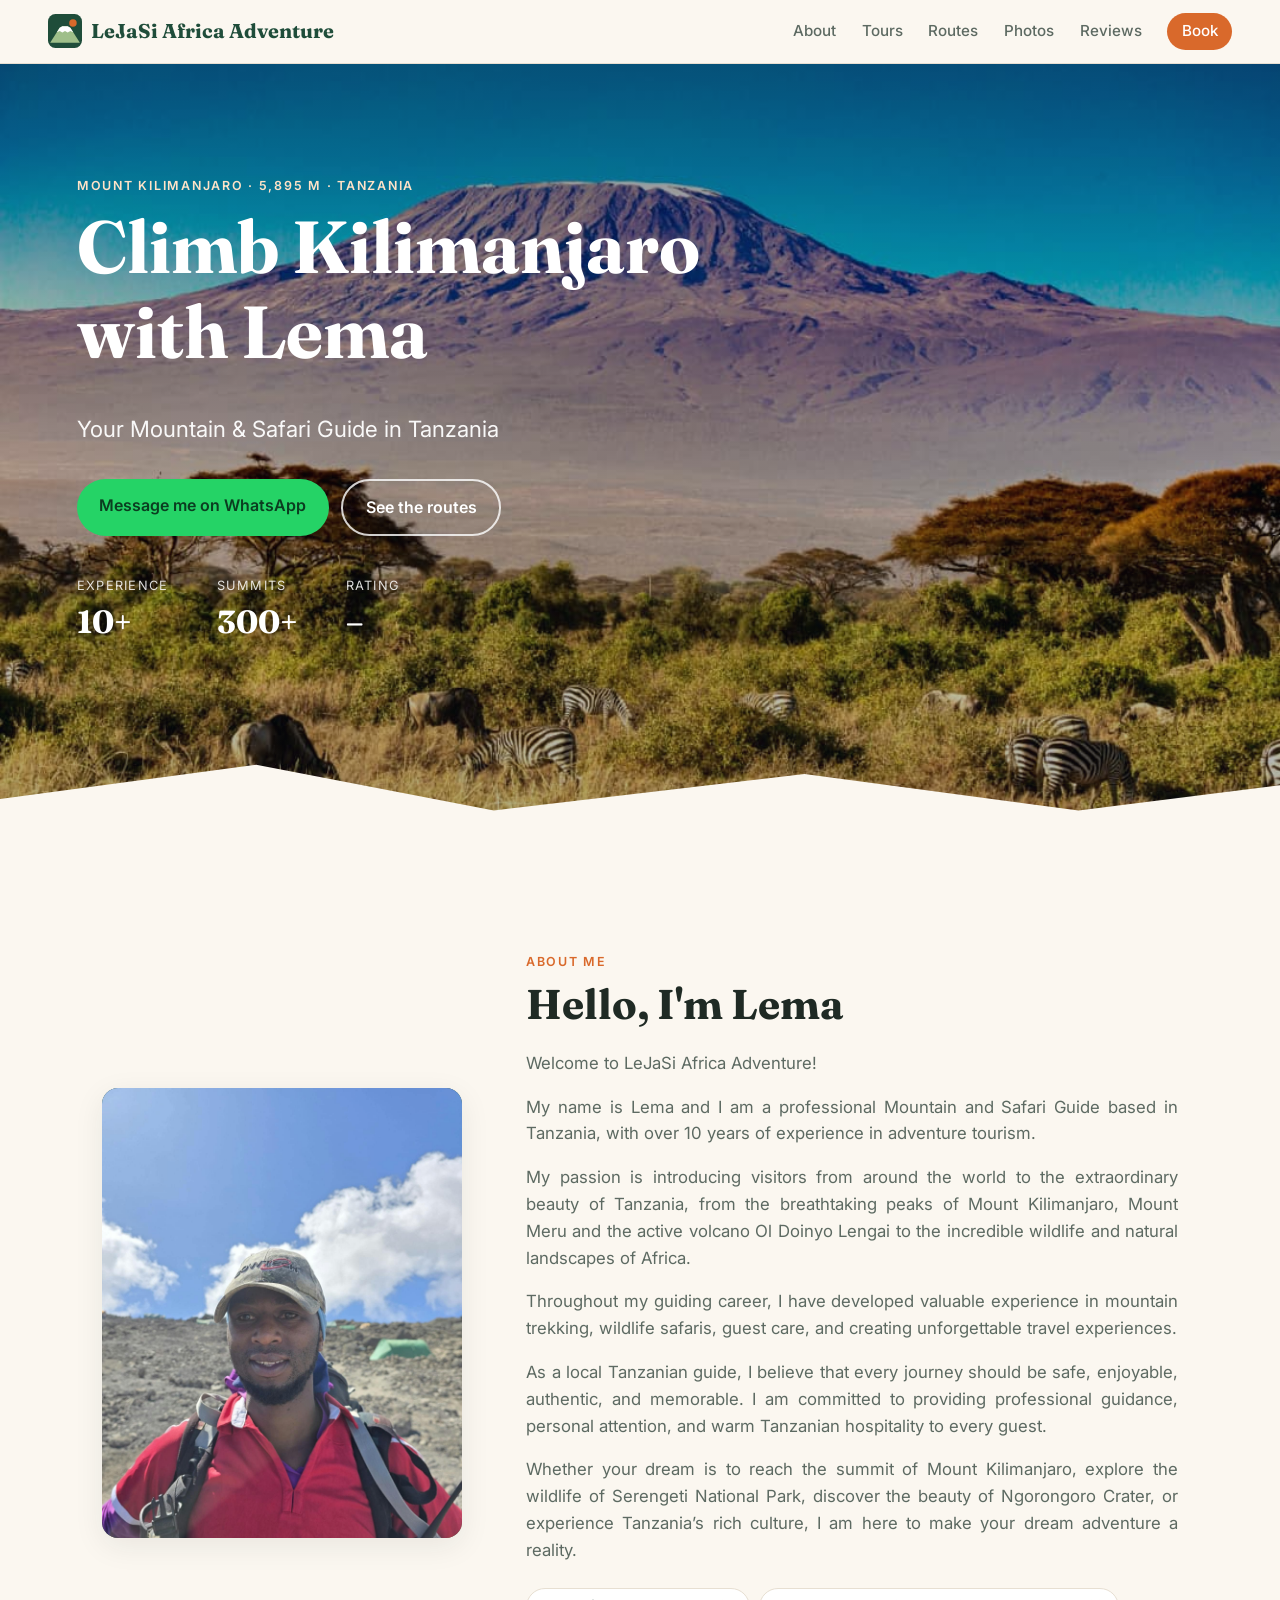
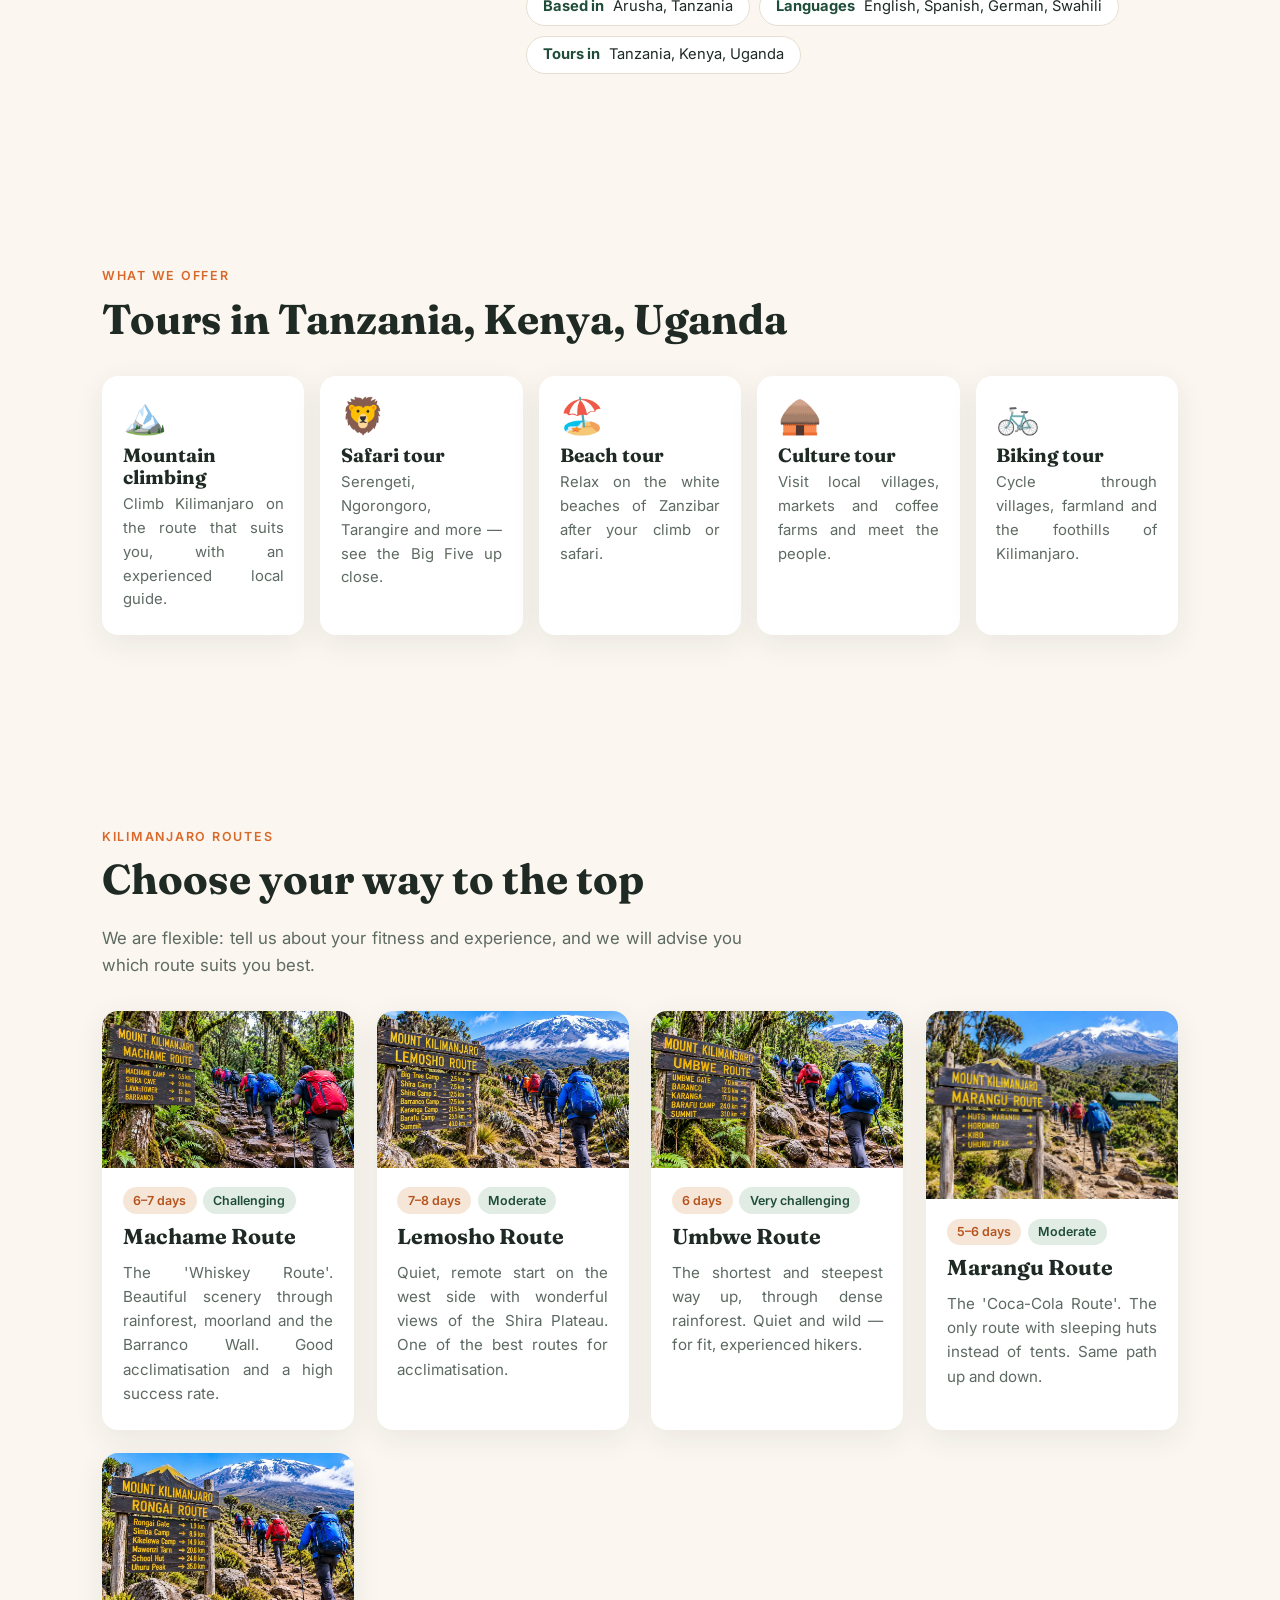
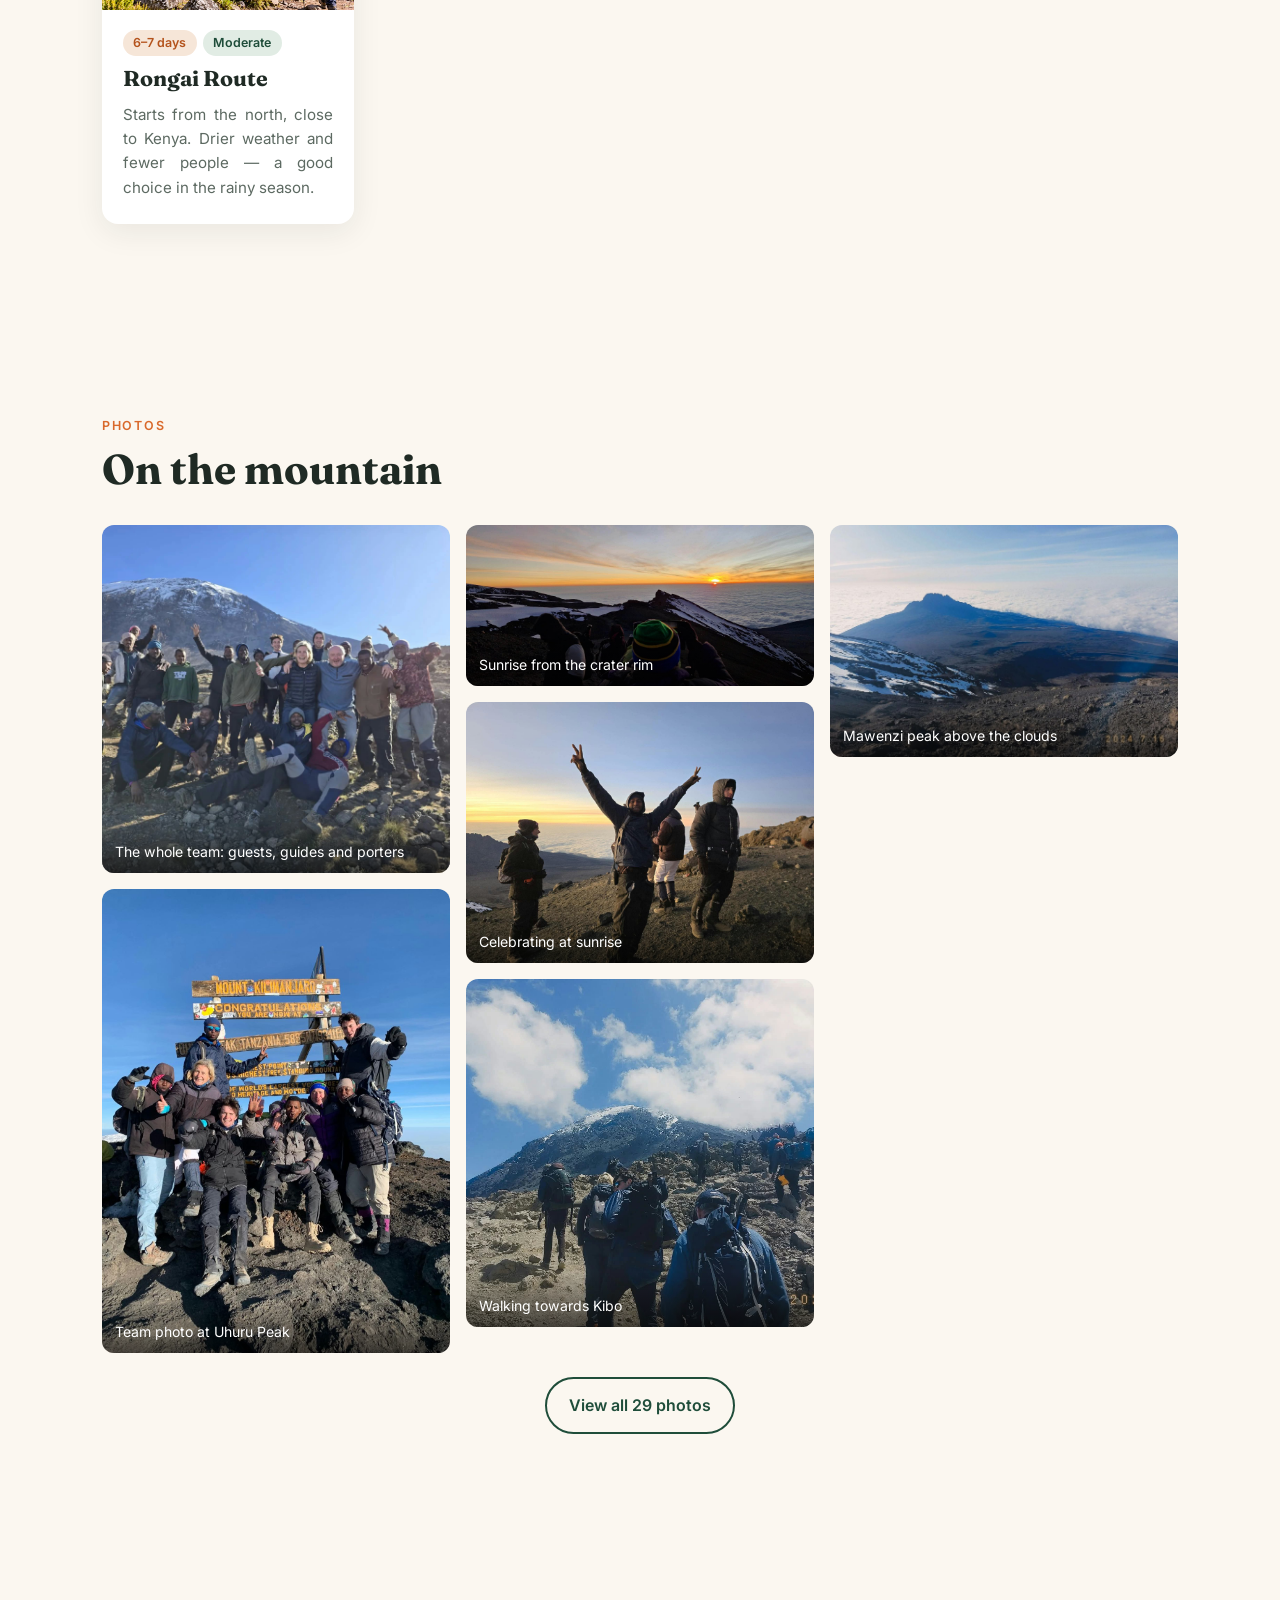
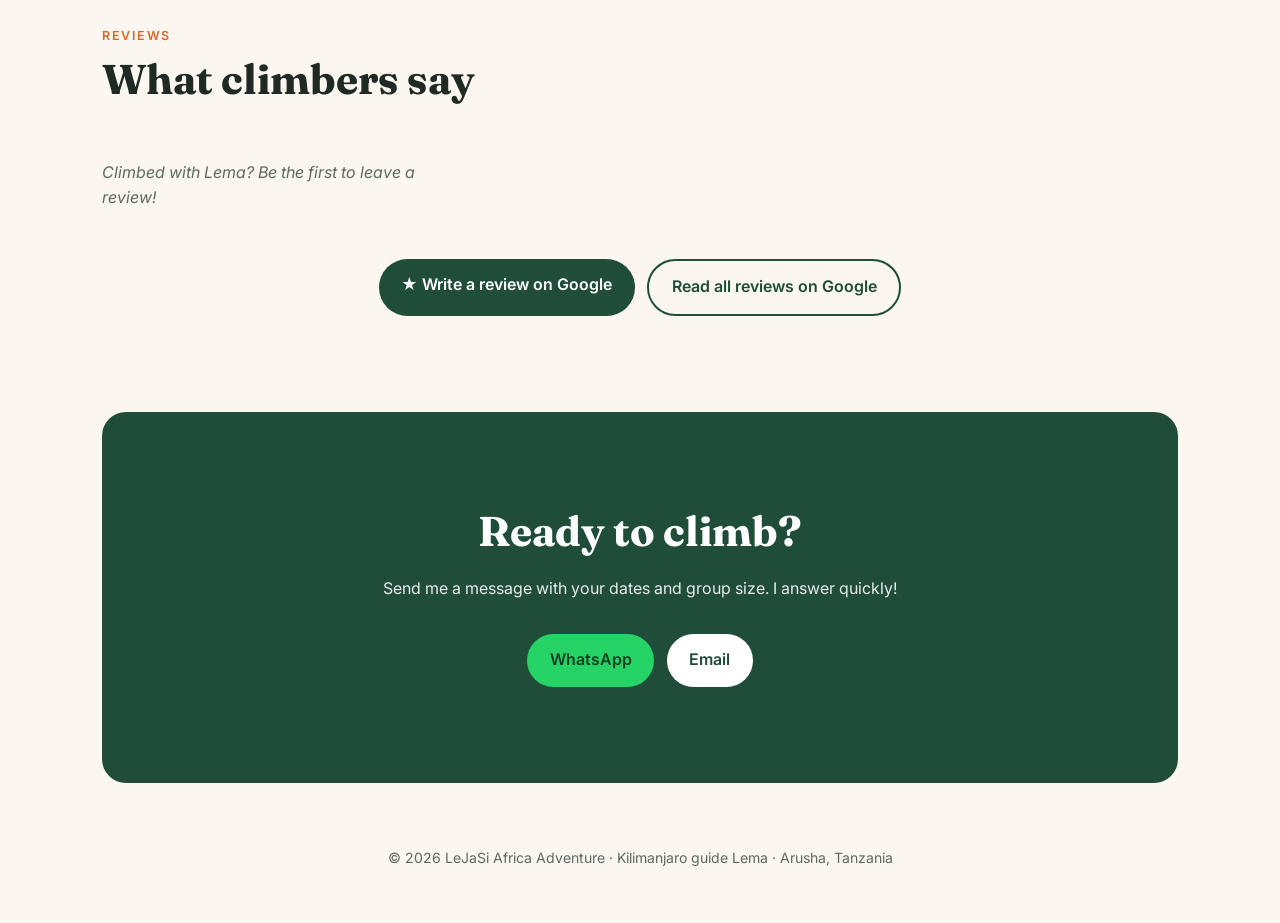
==== commit f521a0d3: "Add logo and favicon, justify text blocks, show 6 photos with View all button Co-Authored-By: Claude" ====
--- a/index.html
+++ b/index.html
@@ -5,6 +5,11 @@
   <meta name="viewport" content="width=device-width, initial-scale=1">
   <title>Kilimanjaro Climbs & Safaris from Arusha | LeJaSi Africa Adventure</title>
   <meta name="description" content="Climb Kilimanjaro with Lema, a local guide from Arusha, Tanzania. Machame, Lemosho, Rongai, Marangu and Umbwe routes, plus safaris, beach, culture and biking tours in Tanzania, Kenya and Uganda.">
+  <link rel="icon" href="/favicon.svg" type="image/svg+xml">
+  <link rel="icon" href="/favicon-48.png" sizes="48x48" type="image/png">
+  <link rel="icon" href="/favicon-192.png" sizes="192x192" type="image/png">
+  <link rel="apple-touch-icon" href="/apple-touch-icon.png">
+  <meta name="theme-color" content="#1f4d3a">
   <link rel="canonical" href="https://lejasiafricaadventure.com/">
   <meta property="og:type" content="website">
   <meta property="og:site_name" content="LeJaSi Africa Adventure">
@@ -21,7 +26,7 @@
     "url": "https://lejasiafricaadventure.com/",
     "description": "Climb Kilimanjaro with Lema, a local guide from Arusha, Tanzania. Machame, Lemosho, Rongai, Marangu and Umbwe routes, plus safaris, beach, culture and biking tours in Tanzania, Kenya and Uganda.",
     "image": "https://lejasiafricaadventure.com/images/kilimanjaro-zebras.jpg",
-    "logo": "https://lejasiafricaadventure.com/images/lema-profile.jpg",
+    "logo": "https://lejasiafricaadventure.com/images/logo-512.png",
     "telephone": "+255756970241",
     "email": "lejasiafricaadventure@gmail.com",
     "address": {
@@ -55,7 +60,7 @@
 </head>
 <body>
   <header class="nav">
-    <a class="brand" href="#top" data-bind="siteName">LeJaSi Africa Adventure</a>
+    <a class="brand" href="#top"><img class="brand-logo" src="images/logo.svg" alt="" width="34" height="34"><span data-bind="siteName">LeJaSi Africa Adventure</span></a>
     <nav>
       <a href="#about">About</a>
       <a href="#tours">Tours</a>
@@ -120,6 +125,7 @@
       <p class="eyebrow">Photos</p>
       <h2>On the mountain</h2>
       <div class="gallery" id="gallery-list"></div>
+      <div class="more-wrap"><button class="btn btn-outline" id="gallery-more" hidden></button></div>
     </section>
 
     <section id="reviews" class="section">
--- a/style.css
+++ b/style.css
@@ -36,7 +36,8 @@
   backdrop-filter: blur(8px);
   border-bottom: 1px solid var(--line);
 }
-.brand { font-family: Fraunces, serif; font-weight: 700; font-size: 1.25rem; text-decoration: none; color: var(--green); }
+.brand { font-family: Fraunces, serif; font-weight: 700; font-size: 1.25rem; text-decoration: none; color: var(--green); display: flex; align-items: center; gap: .55rem; }
+.brand-logo { width: 34px; height: 34px; flex-shrink: 0; }
 .nav nav { display: flex; gap: clamp(.6rem, 2vw, 1.6rem); align-items: center; }
 .nav nav a { text-decoration: none; font-weight: 500; font-size: .95rem; color: var(--muted); }
 .nav nav a:hover { color: var(--ink); }
@@ -88,6 +89,8 @@
 }
 .about-photo img { width: 100%; height: 100%; object-fit: cover; object-position: center 65%; }
 .about-text p { margin: 0 0 1em; color: var(--muted); font-size: 1.05rem; }
+/* Justified text: every line in a text block has the same width */
+.about-text p, .card p, .service p, .section-intro { text-align: justify; hyphens: auto; -webkit-hyphens: auto; }
 .facts { list-style: none; padding: 0; margin: 1.5rem 0 0; display: flex; flex-wrap: wrap; gap: .6rem; }
 .facts li { background: var(--surface); border: 1px solid var(--line); border-radius: 999px; padding: .4rem 1rem; font-size: .92rem; }
 .facts strong { color: var(--green); margin-right: .3rem; }
@@ -109,6 +112,10 @@
 .gallery figure { margin: 0 0 1rem; break-inside: avoid; border-radius: 12px; overflow: hidden; cursor: zoom-in; position: relative; background: var(--line); }
 .gallery img { width: 100%; transition: transform .3s; }
 .gallery figure:hover img { transform: scale(1.03); }
+.gallery figure.extra { display: none; }
+.gallery.show-all figure.extra { display: block; }
+.more-wrap { text-align: center; margin-top: 1.5rem; }
+.more-wrap button { background: none; font: inherit; font-weight: 600; cursor: pointer; }
 .gallery figcaption { position: absolute; inset: auto 0 0 0; padding: 1.5rem .8rem .6rem; color: #fff; font-size: .88rem; background: linear-gradient(transparent, rgba(0,0,0,.6)); }
 
 /* Reviews */
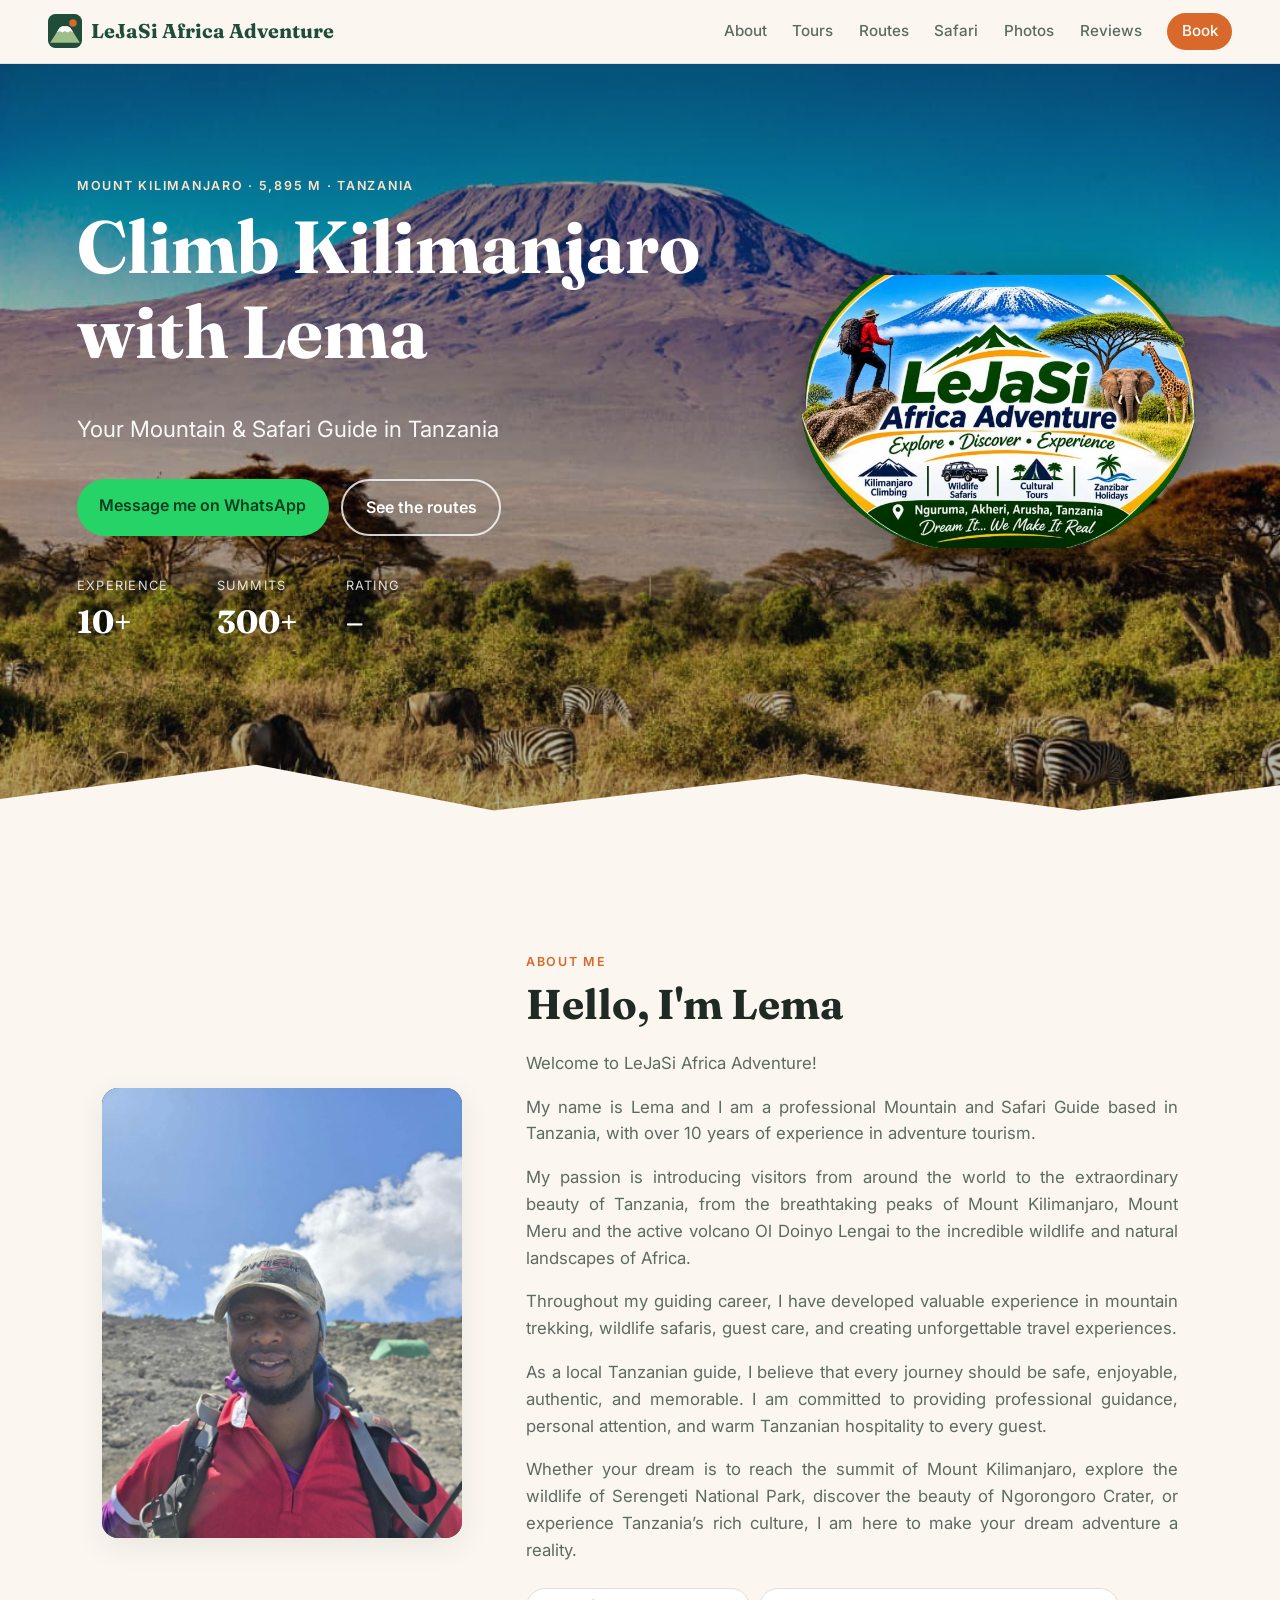
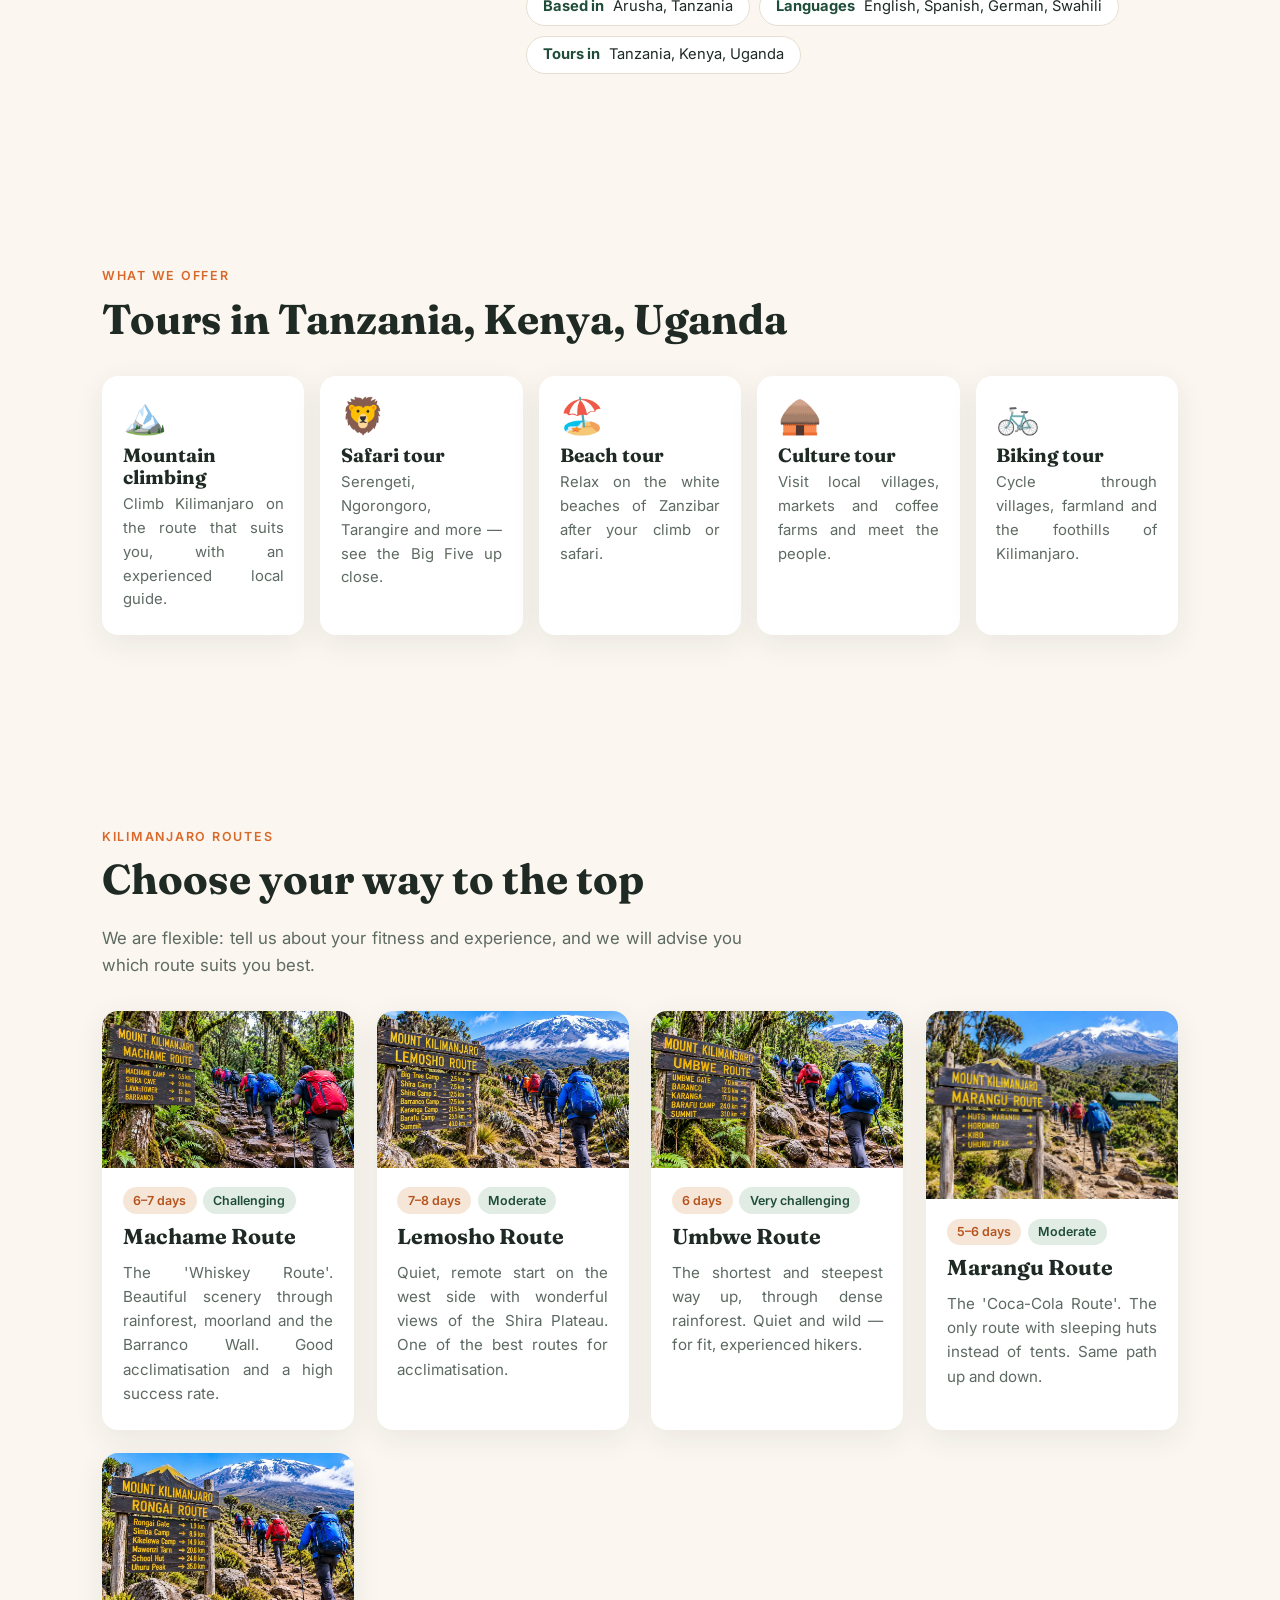
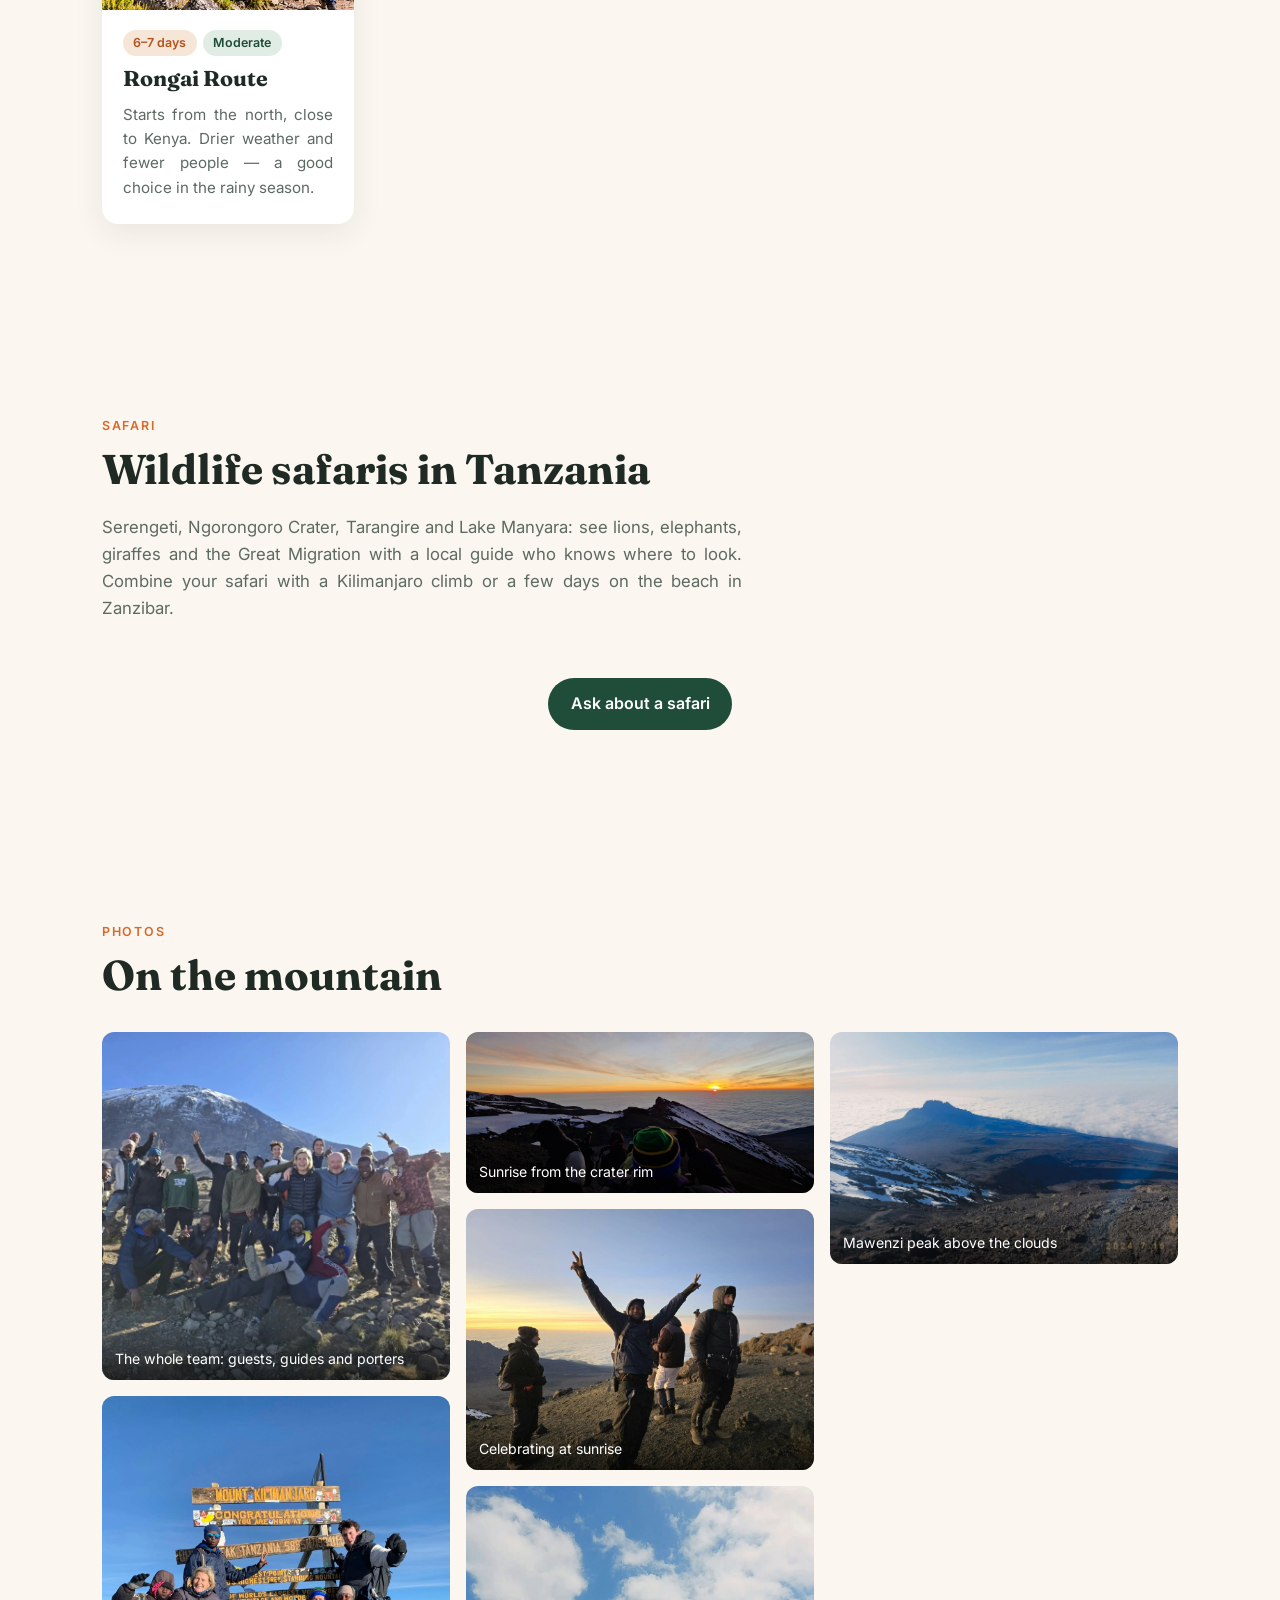
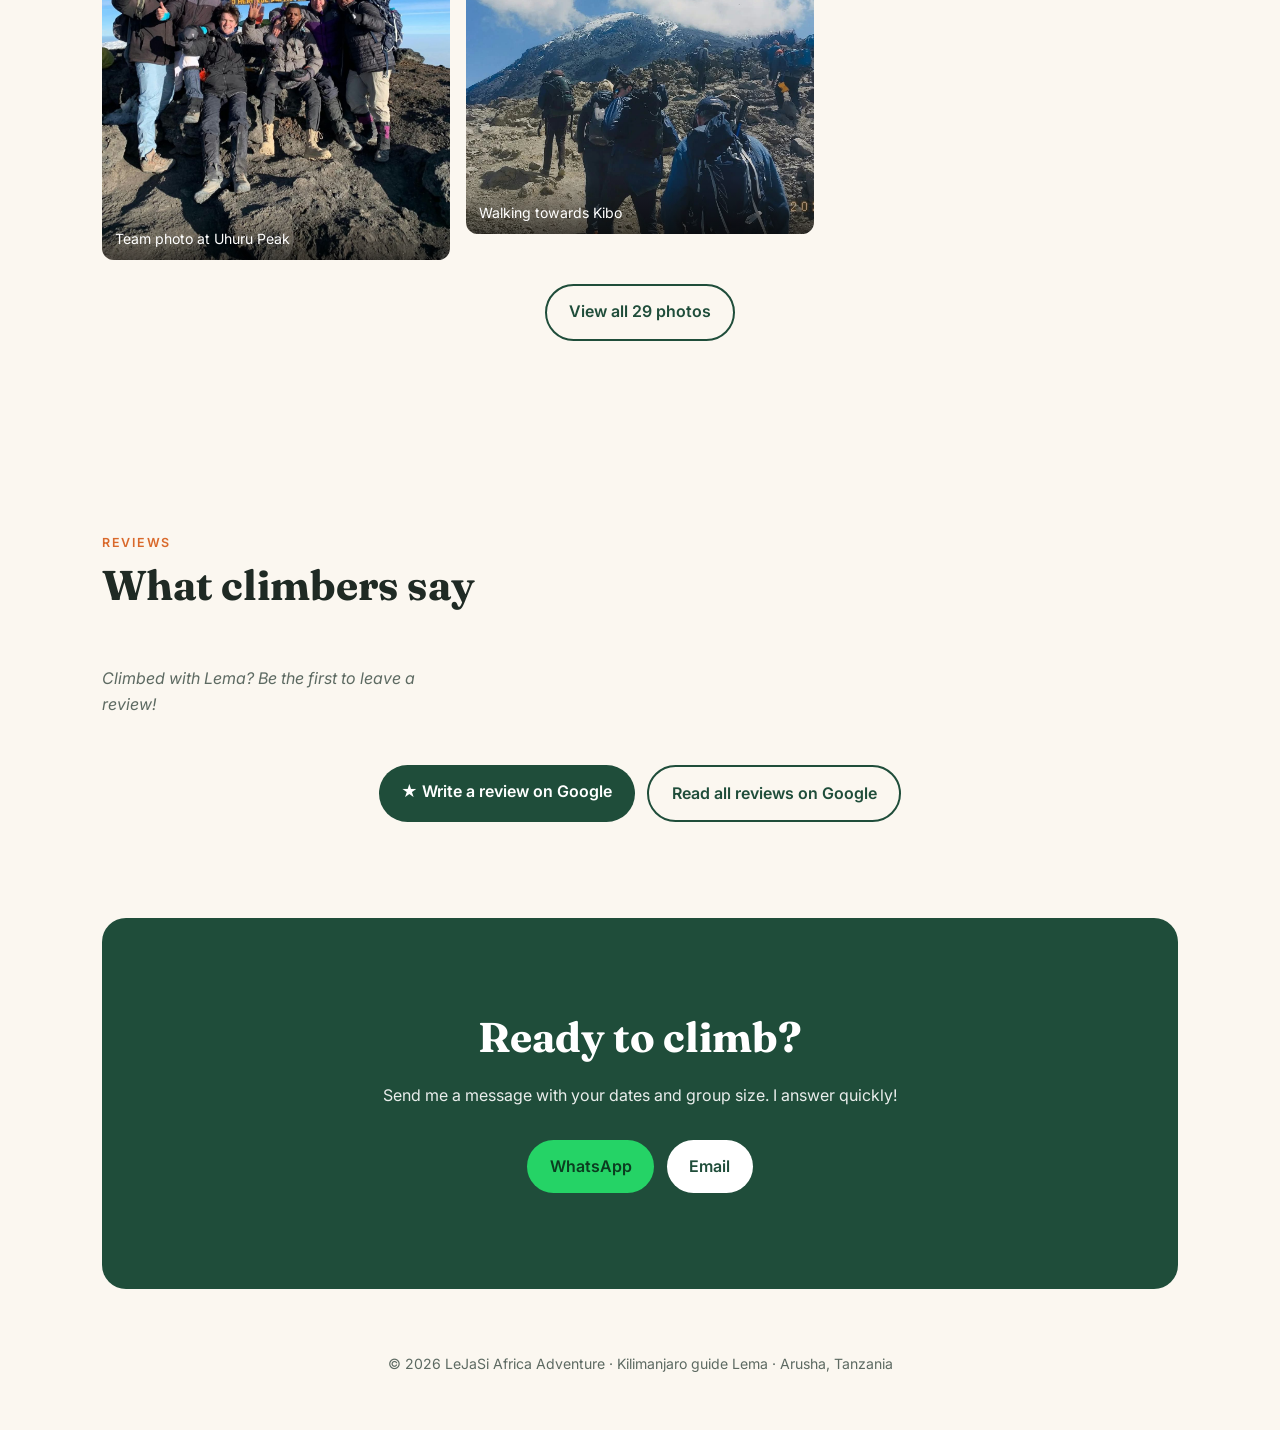
==== commit 029b54c3: "Add Lema's logo to the header and a Safari section with its own photos in the editor Co-Authored-By:" ====
--- a/index.html
+++ b/index.html
@@ -26,7 +26,7 @@
     "url": "https://lejasiafricaadventure.com/",
     "description": "Climb Kilimanjaro with Lema, a local guide from Arusha, Tanzania. Machame, Lemosho, Rongai, Marangu and Umbwe routes, plus safaris, beach, culture and biking tours in Tanzania, Kenya and Uganda.",
     "image": "https://lejasiafricaadventure.com/images/kilimanjaro-zebras.jpg",
-    "logo": "https://lejasiafricaadventure.com/images/logo-512.png",
+    "logo": "https://lejasiafricaadventure.com/images/lejasi-logo.png",
     "telephone": "+255756970241",
     "email": "lejasiafricaadventure@gmail.com",
     "address": {
@@ -65,6 +65,7 @@
       <a href="#about">About</a>
       <a href="#tours">Tours</a>
       <a href="#routes">Routes</a>
+      <a href="#safari">Safari</a>
       <a href="#gallery">Photos</a>
       <a href="#reviews">Reviews</a>
       <a href="#contact" class="nav-cta">Book</a>
@@ -91,6 +92,7 @@
         <div><dt>Rating</dt><dd id="avg-rating">–</dd></div>
       </dl>
     </div>
+    <img class="hero-logo" id="hero-logo" src="images/lejasi-logo.png" alt="LeJaSi Africa Adventure logo: Explore, Discover, Experience" width="720" height="480">
   </section>
 
   <main>
@@ -119,6 +121,15 @@
       <h2>Choose your way to the top</h2>
       <p class="section-intro" id="routes-intro"></p>
       <div class="cards" id="routes-list"></div>
+    </section>
+
+    <section id="safari" class="section">
+      <p class="eyebrow">Safari</p>
+      <h2>Wildlife safaris in Tanzania</h2>
+      <p class="section-intro" id="safari-intro"></p>
+      <div class="gallery" id="safari-list"></div>
+      <div class="more-wrap"><button class="btn btn-outline" id="safari-more" hidden></button></div>
+      <div class="more-wrap"><a class="btn btn-green" data-whatsapp-safari href="#contact">Ask about a safari</a></div>
     </section>
 
     <section id="gallery" class="section">
--- a/style.css
+++ b/style.css
@@ -14,6 +14,7 @@
 }
 
 * { box-sizing: border-box; }
+[hidden] { display: none !important; }
 html { scroll-behavior: smooth; }
 body {
   margin: 0;
@@ -59,6 +60,12 @@
 .hero.has-photo .hero-mountain path:not(:last-child) { display: none; }
 .hero-mountain { position: absolute; inset: auto 0 0 0; width: 100%; height: 60%; }
 .hero-inner { position: relative; max-width: 760px; }
+.hero { gap: 2rem; }
+.hero-logo { position: relative; width: clamp(260px, 32vw, 460px); height: auto; margin-left: auto; flex-shrink: 0; filter: drop-shadow(0 12px 30px rgba(0,0,0,.4)); }
+@media (max-width: 900px) {
+  .hero { flex-direction: column; align-items: flex-start; justify-content: center; padding-top: 2.5rem; }
+  .hero-logo { order: -1; width: min(240px, 70%); margin: 0; }
+}
 .hero h1 { font-size: clamp(2.4rem, 7vw, 4.6rem); }
 .tagline { font-size: clamp(1.1rem, 2.4vw, 1.4rem); opacity: .95; margin: 0 0 2rem; }
 .eyebrow { text-transform: uppercase; letter-spacing: .14em; font-size: .78rem; font-weight: 600; color: var(--accent); margin: 0 0 .6rem; }
